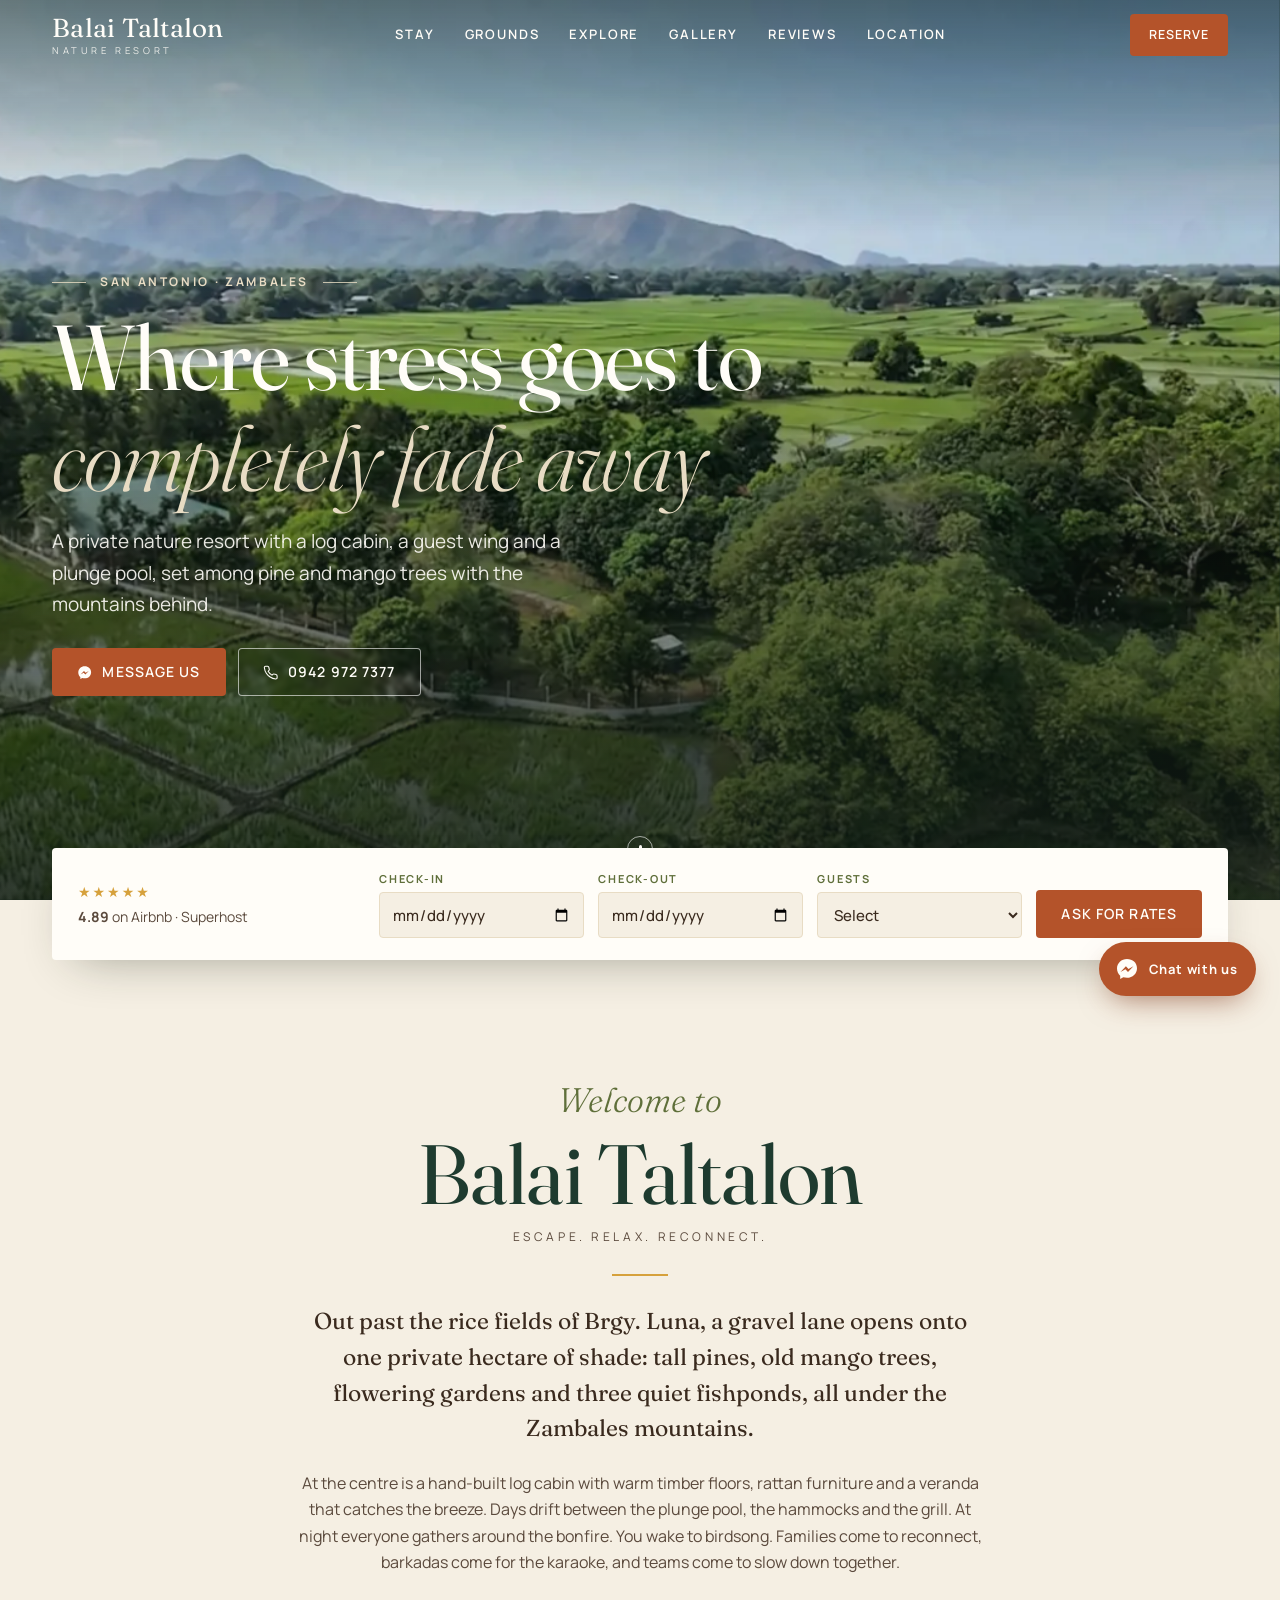
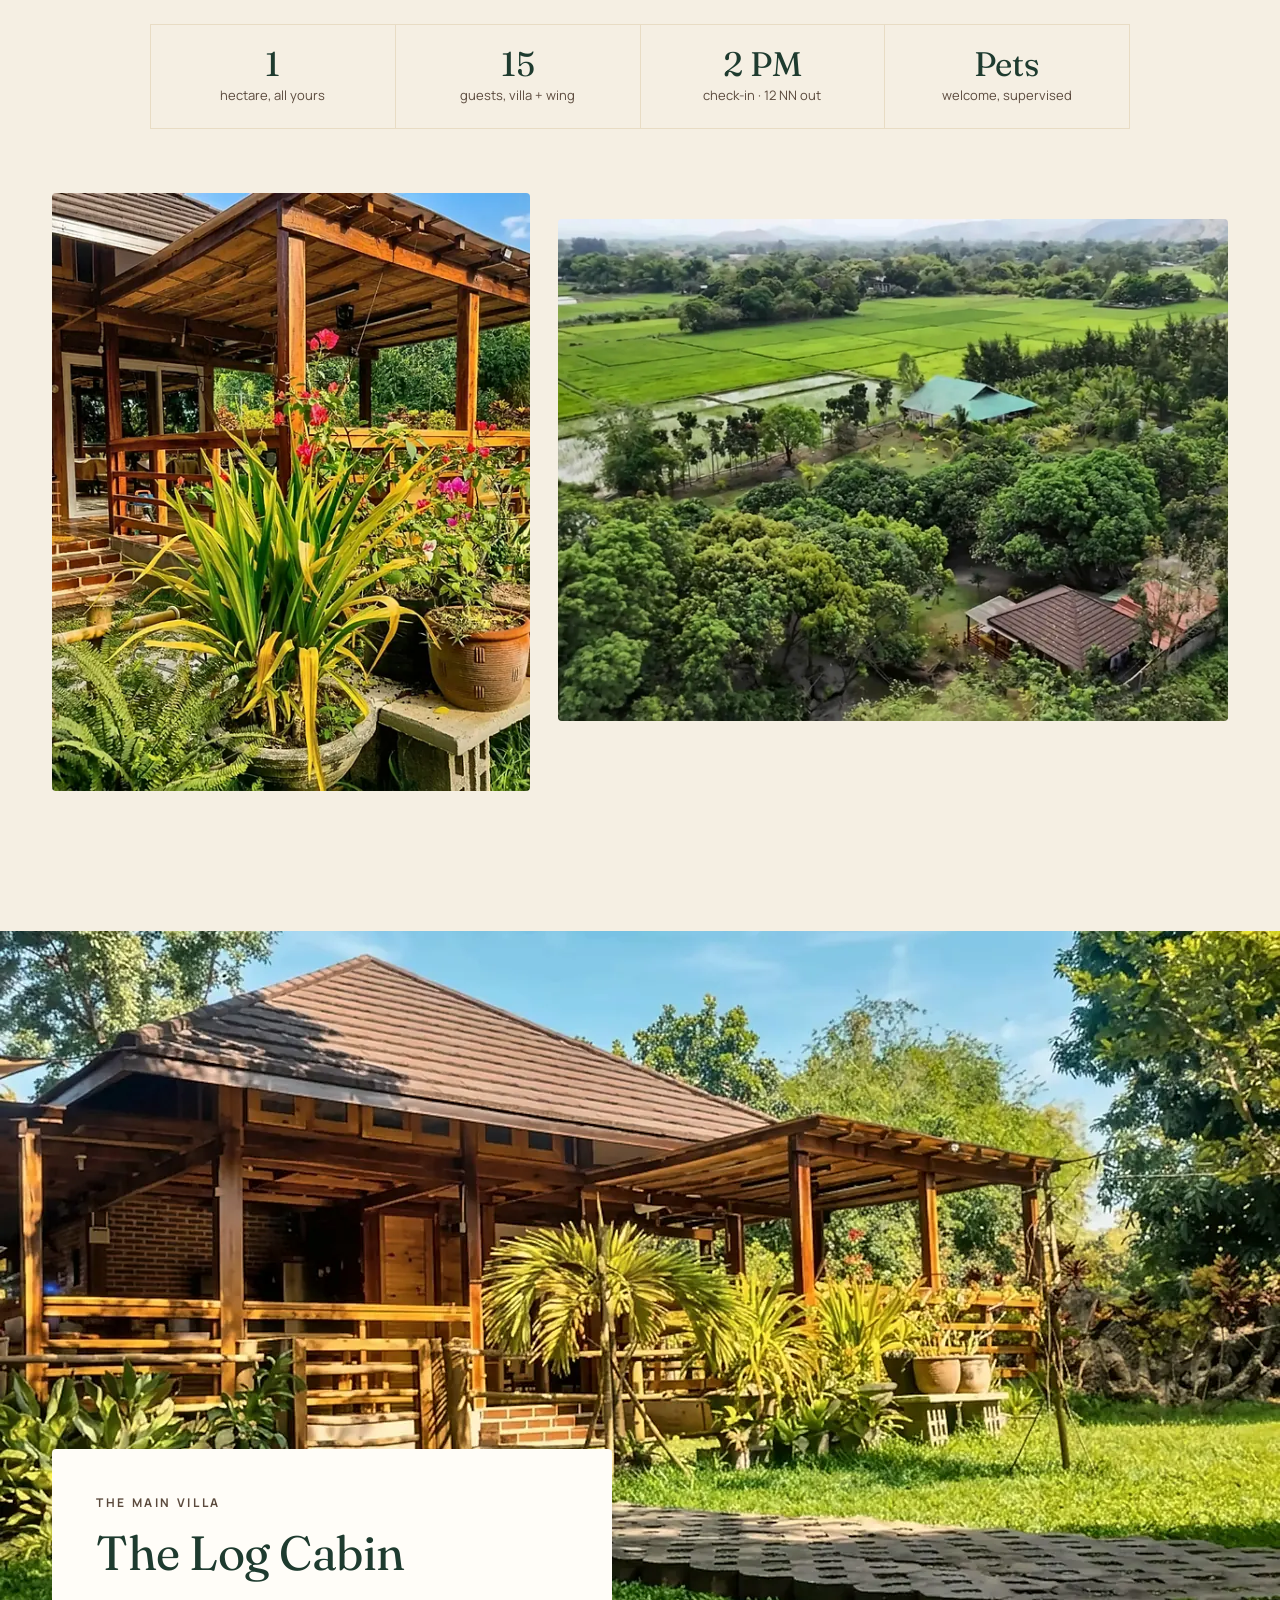
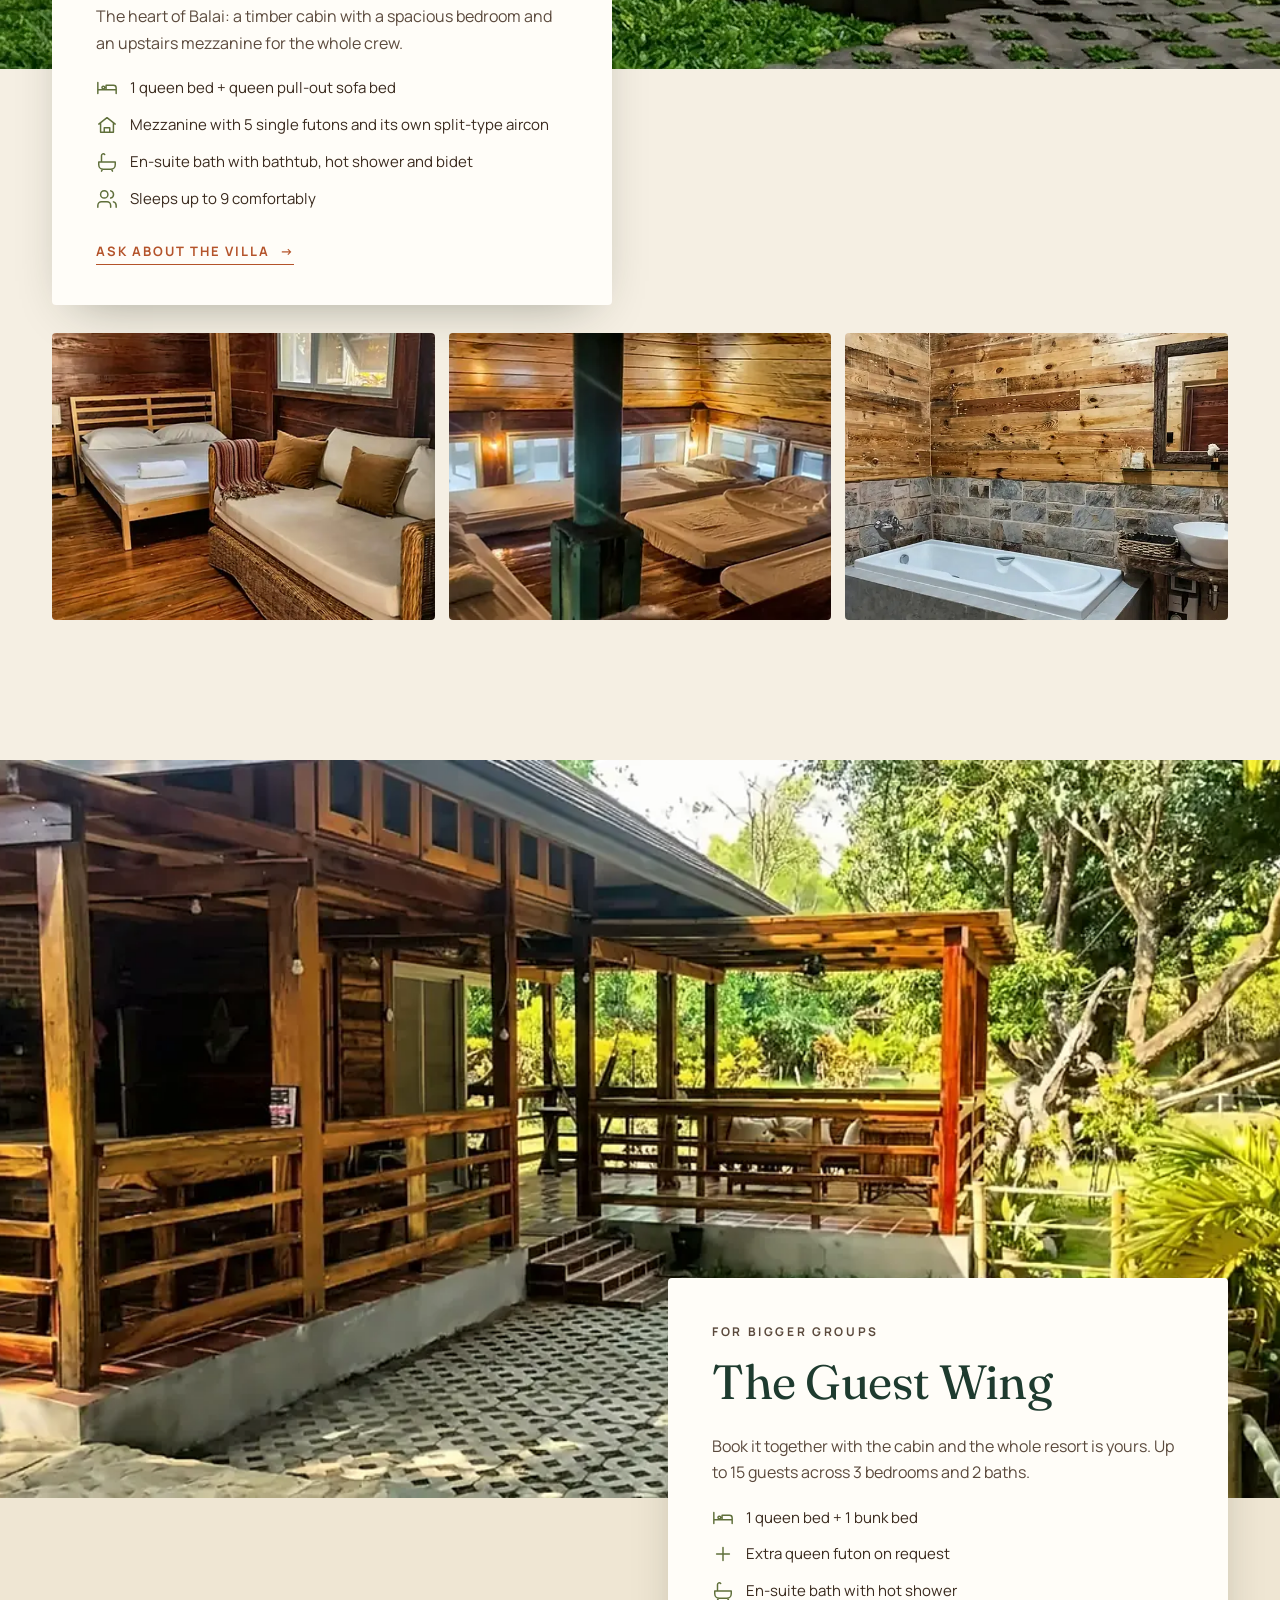
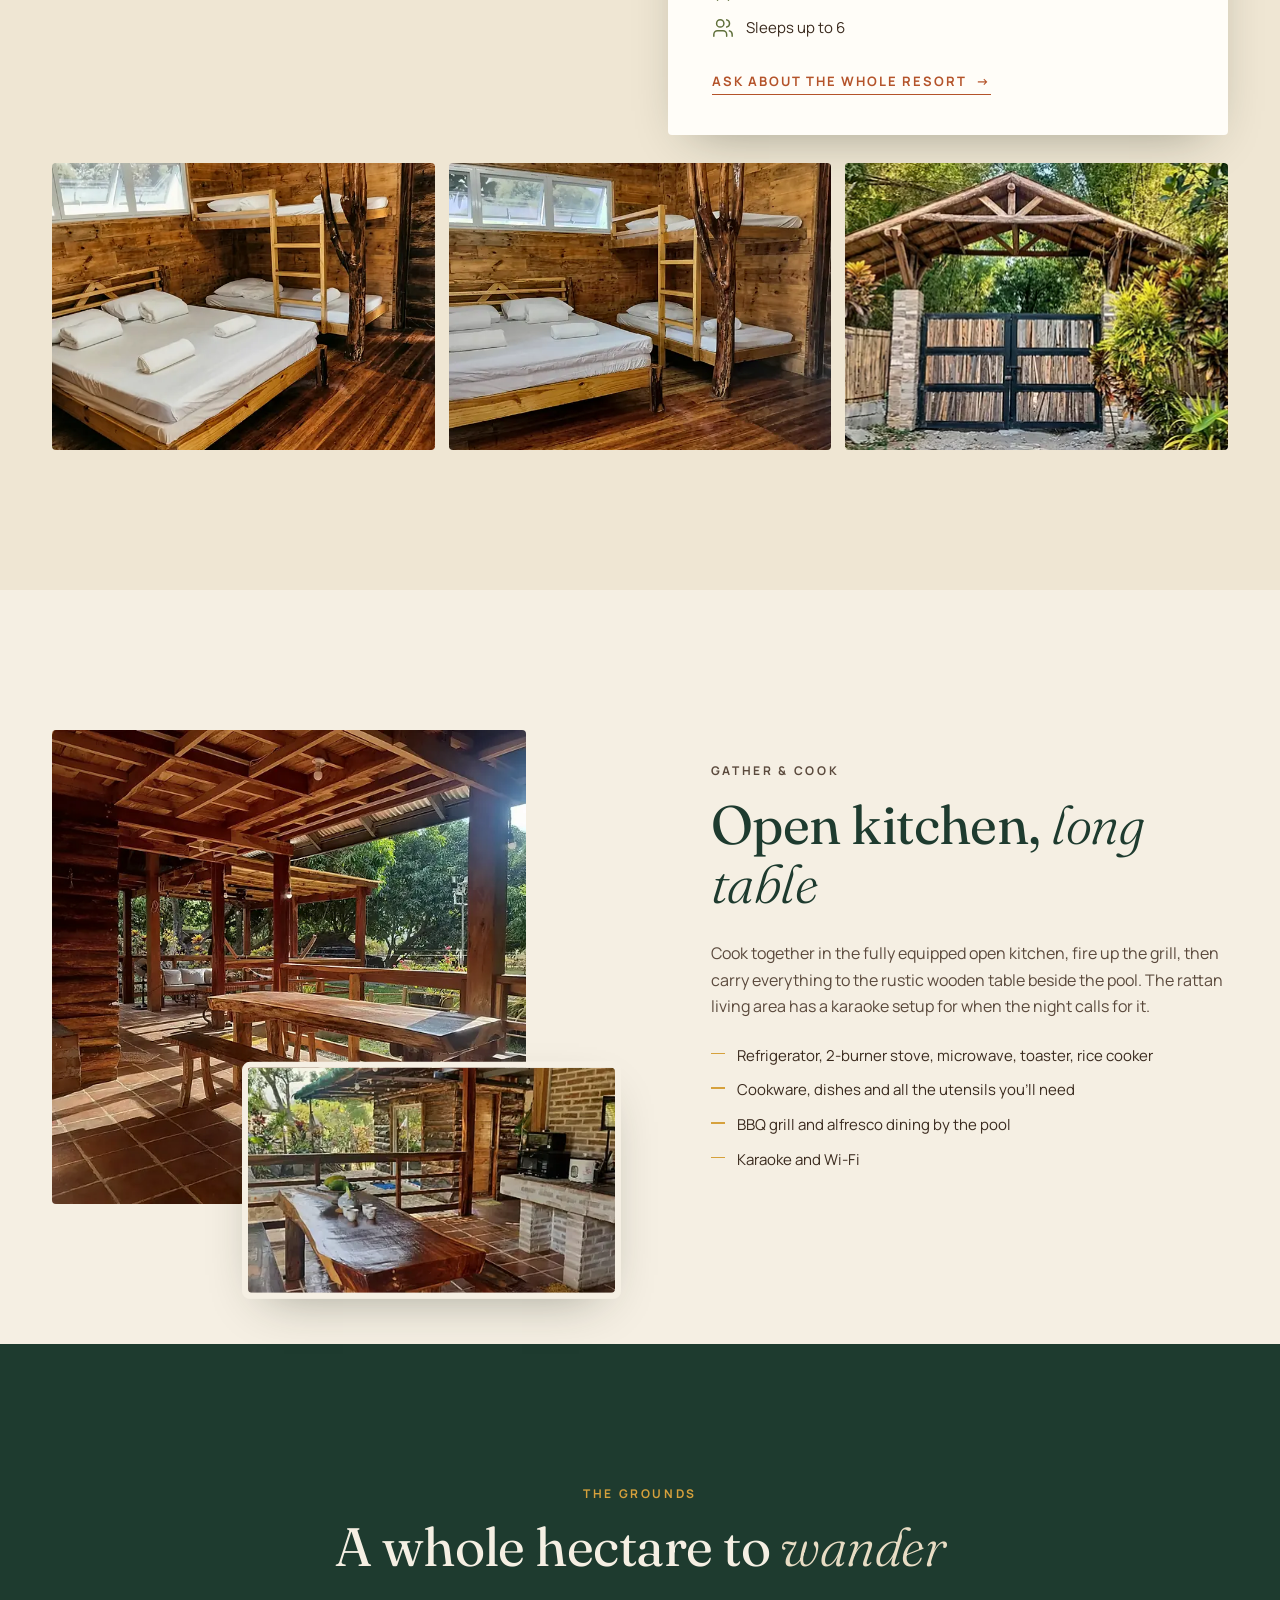
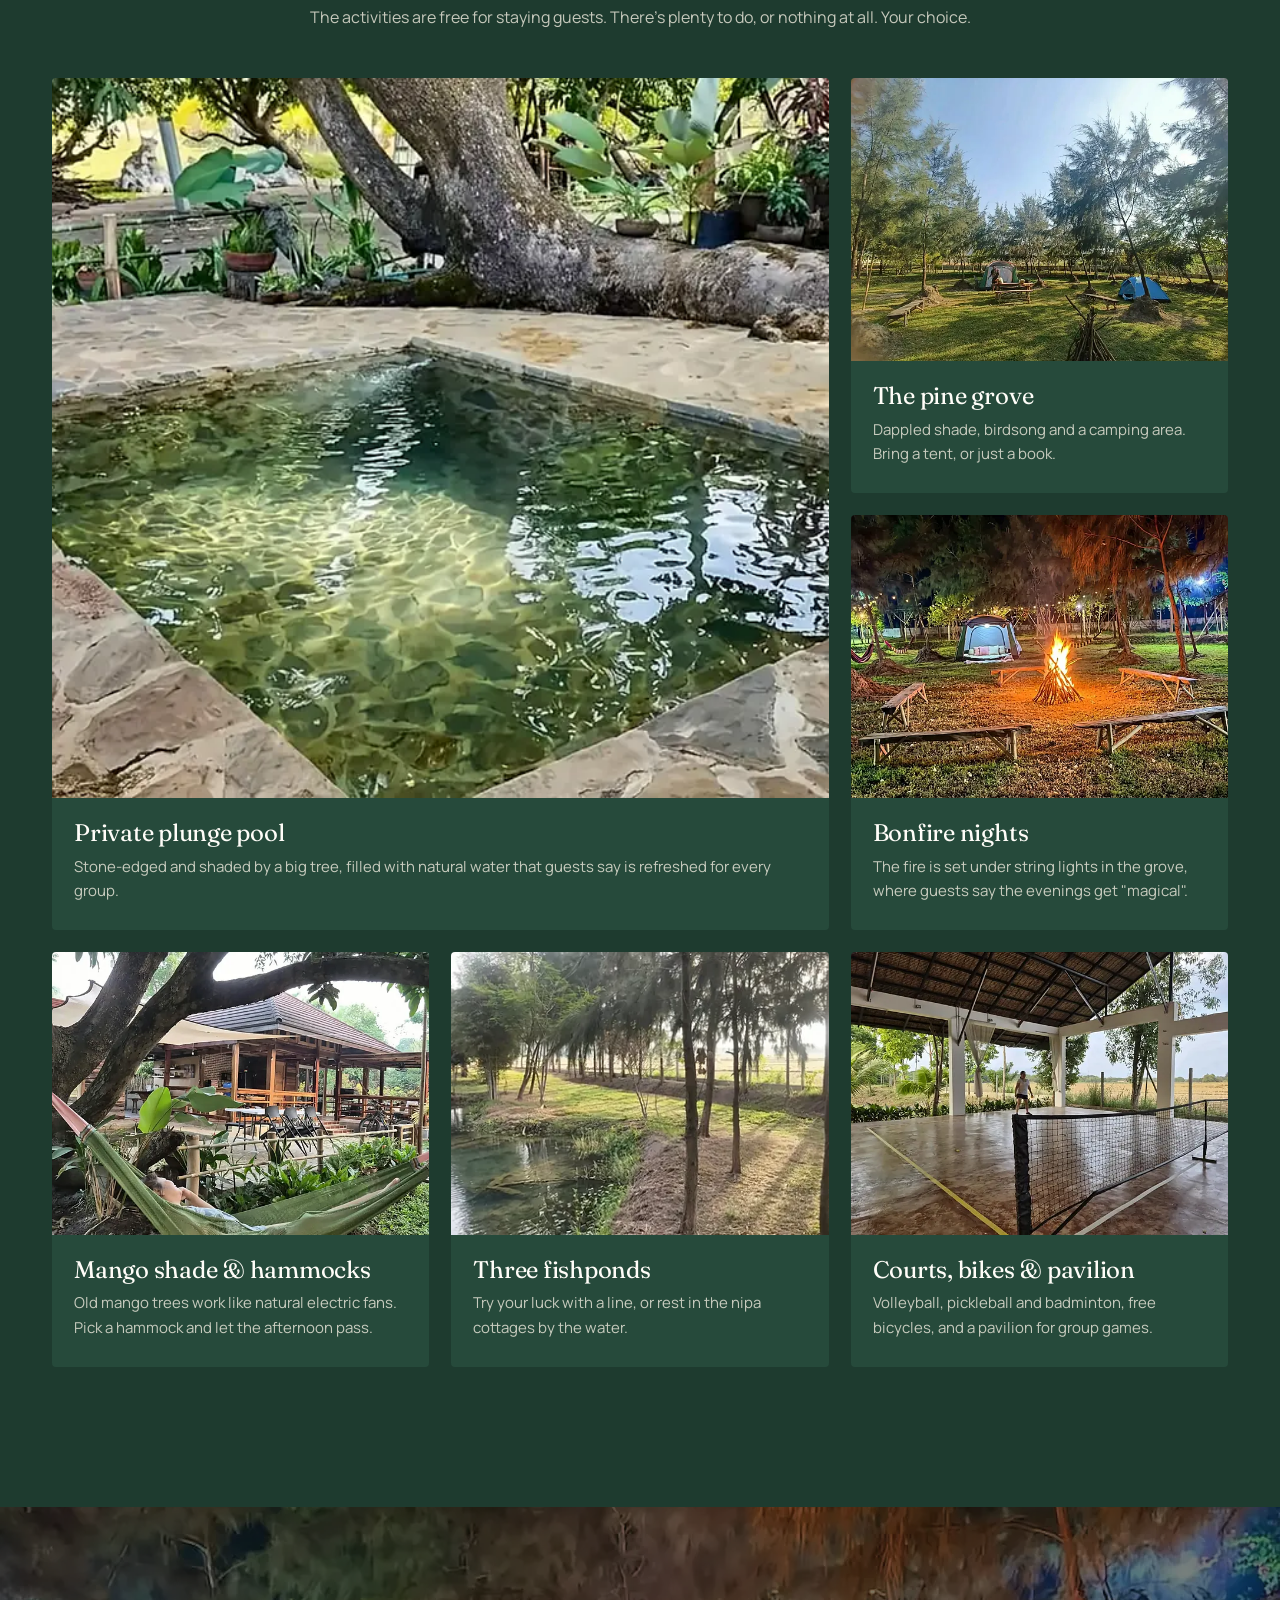
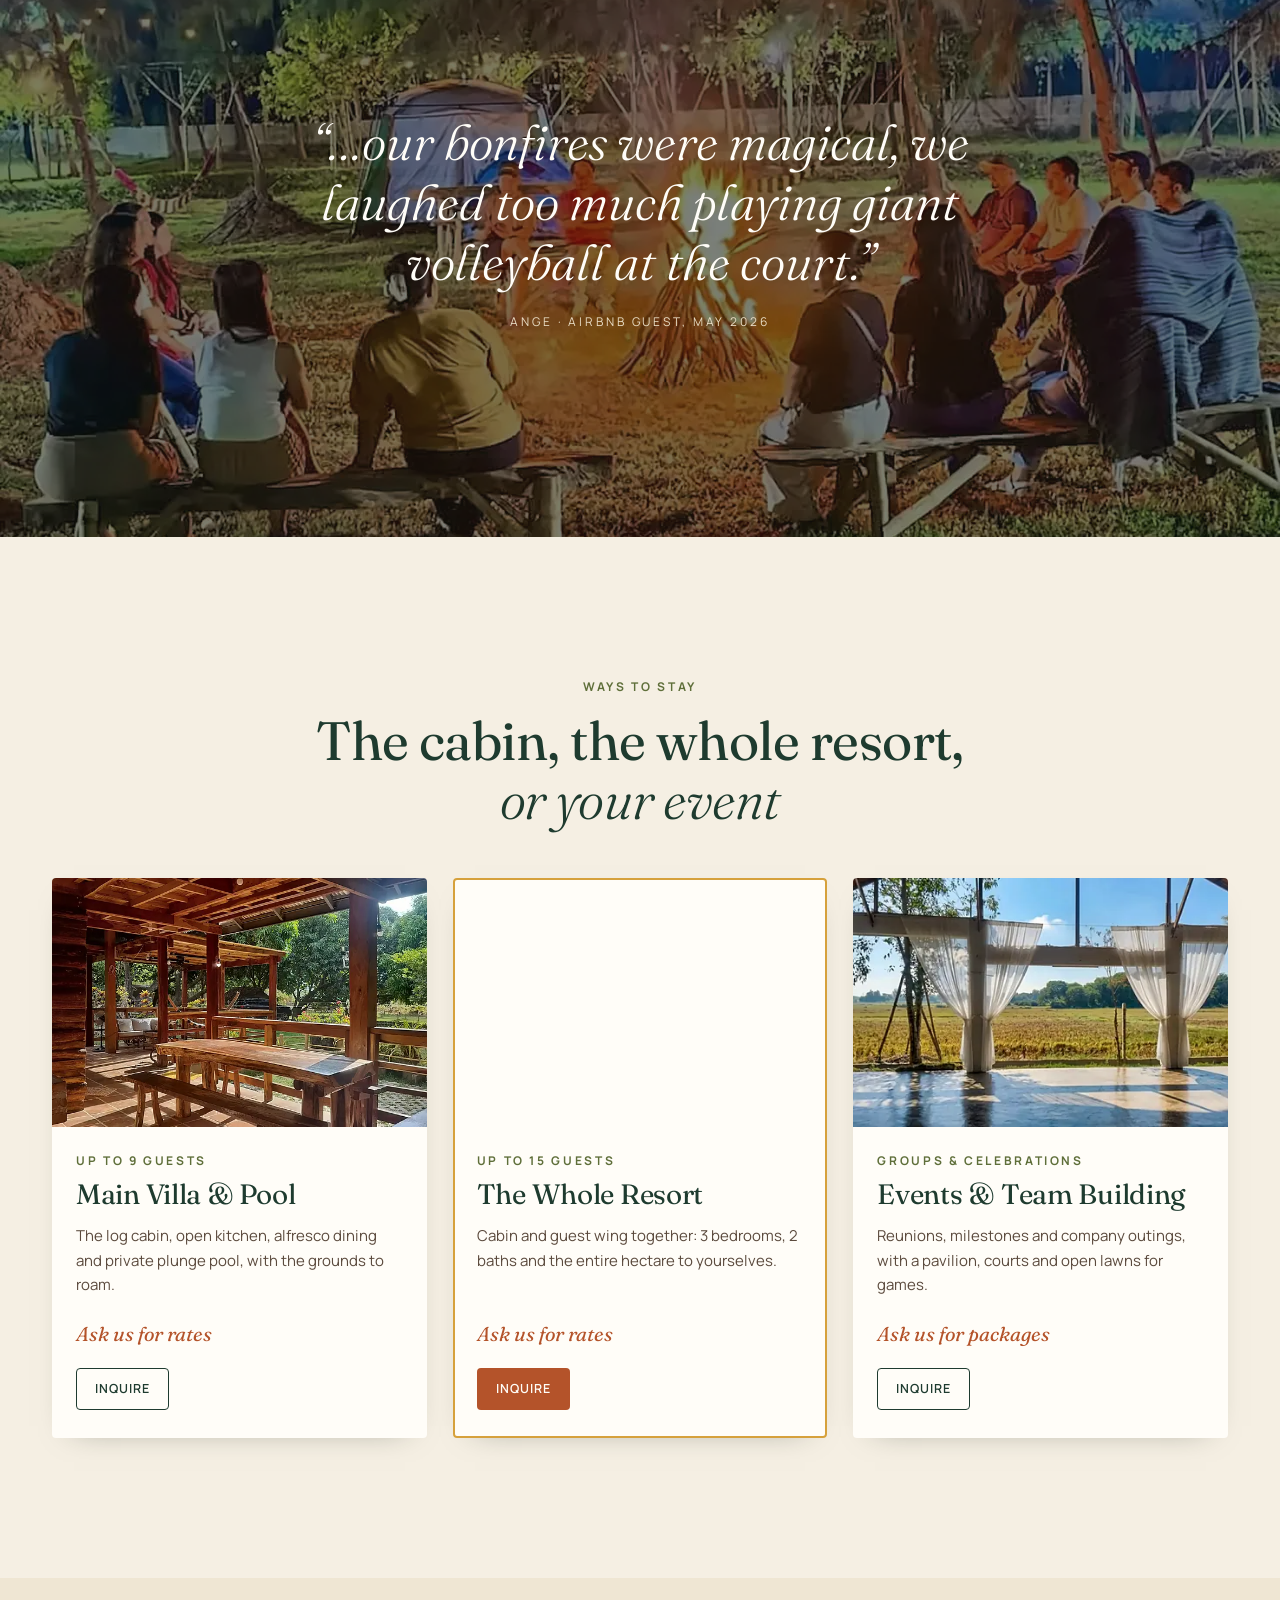
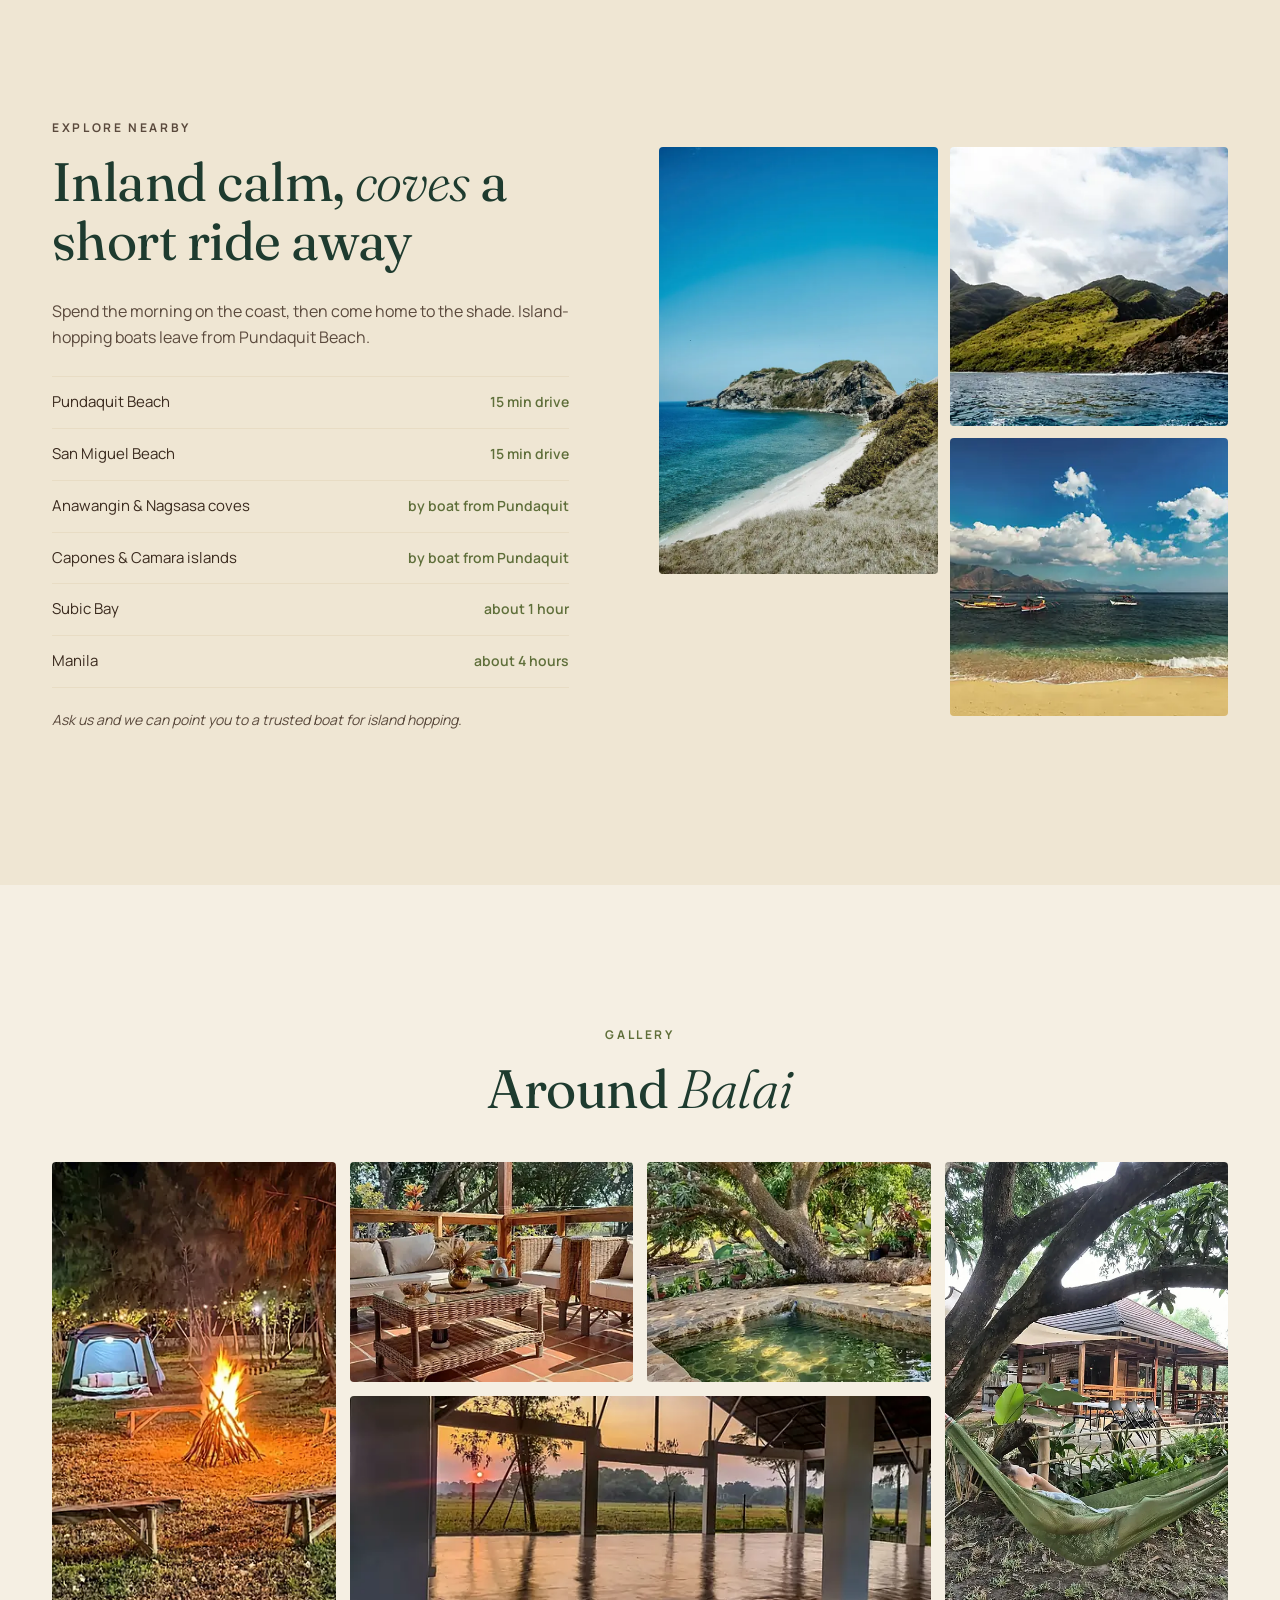
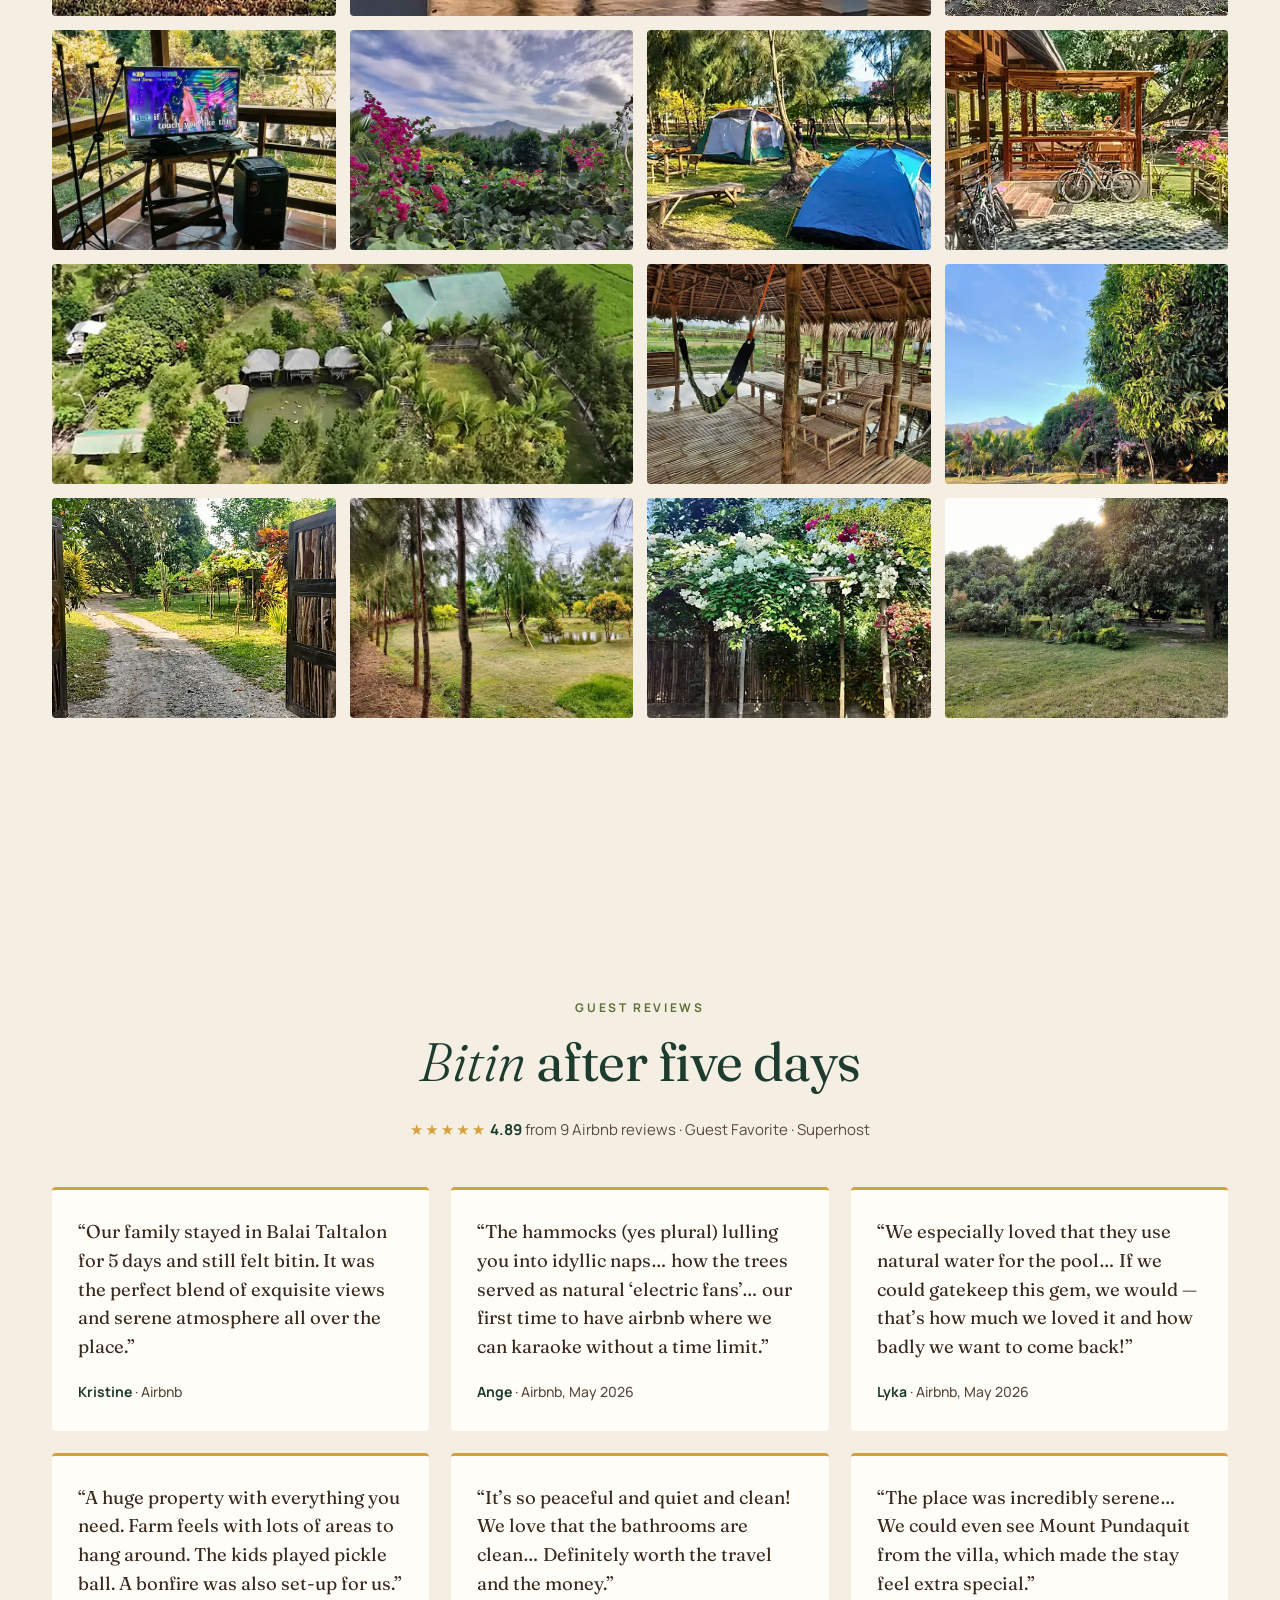
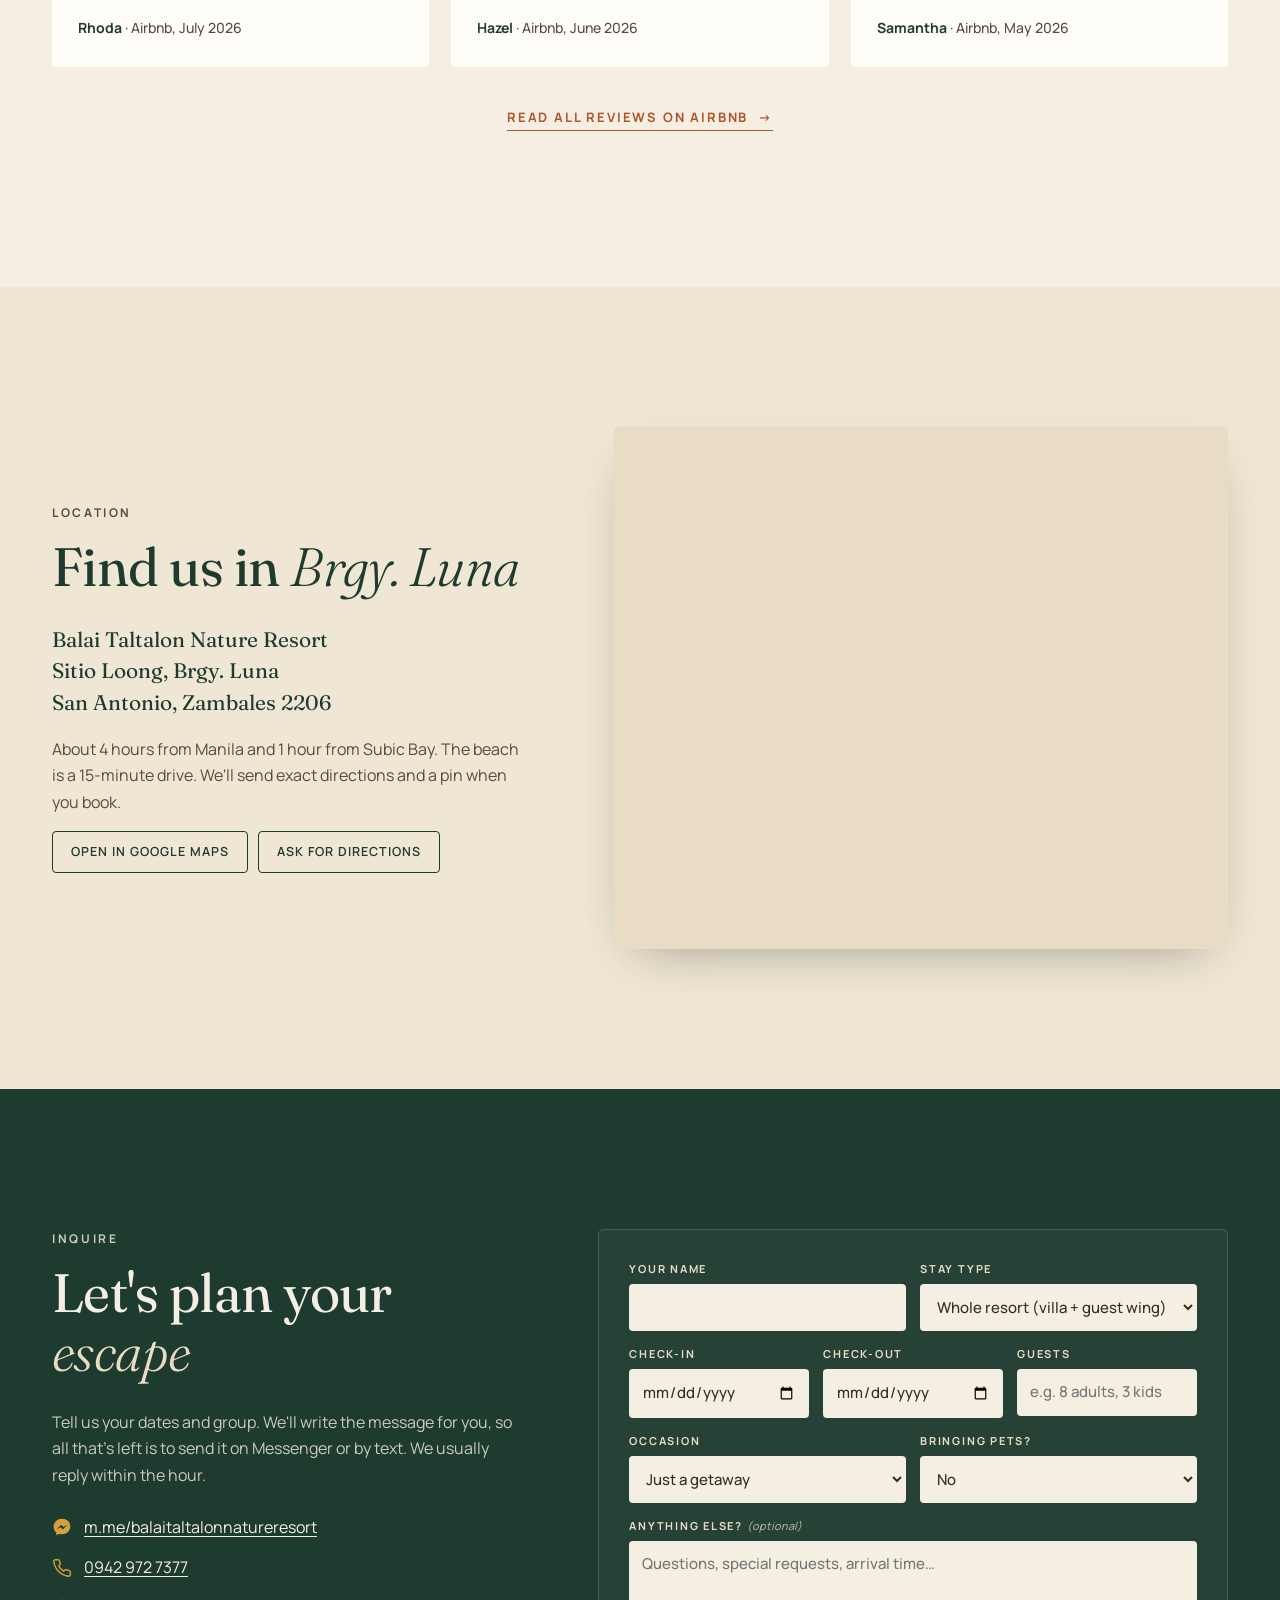
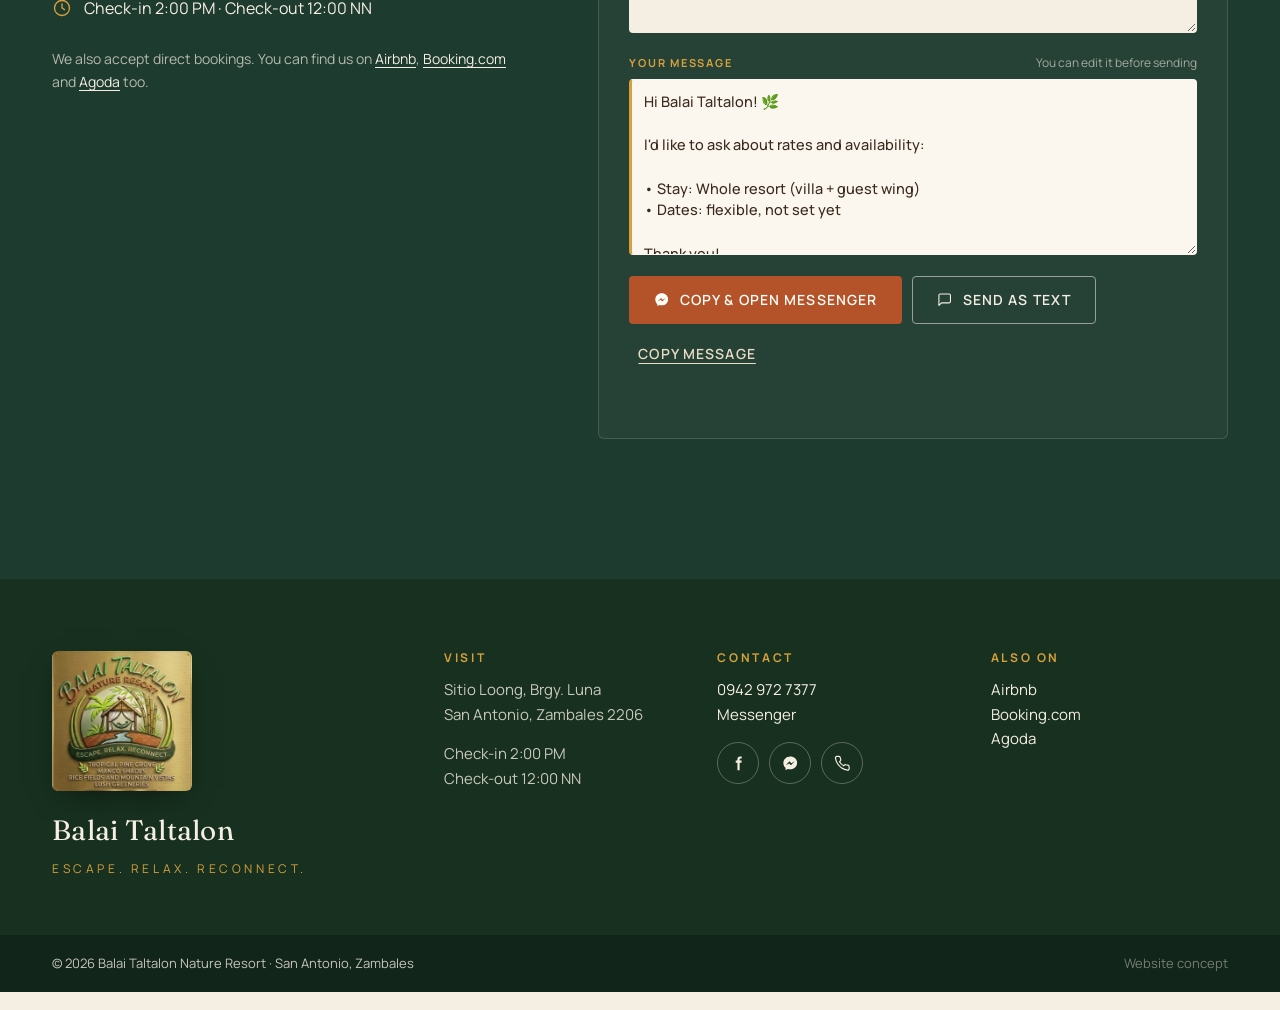
==== index.html @ ad2c7254 "Balai Taltalon Nature Resort website concept Static HTML/CSS/JS site for GitHub Pages: hero, story, " ====
<!doctype html>
<html lang="en">
<head>
  <meta charset="utf-8">
  <meta name="viewport" content="width=device-width, initial-scale=1">
  <title>Balai Taltalon Nature Resort · San Antonio, Zambales</title>
  <meta name="description" content="A private 1-hectare nature resort in San Antonio, Zambales: a log cabin villa and guest wing for up to 15 guests, a plunge pool, a pine grove, bonfire nights and free activities, 15 minutes from Pundaquit Beach.">
  <meta name="theme-color" content="#1E3B2F">
  <link rel="icon" type="image/png" href="favicon.png">
  <link rel="apple-touch-icon" href="apple-touch-icon.png">

  <meta property="og:type" content="website">
  <meta property="og:title" content="Balai Taltalon Nature Resort · San Antonio, Zambales">
  <meta property="og:description" content="Escape. Relax. Reconnect. A private nature resort among pine and mango trees, with mountains behind.">
  <meta property="og:image" content="https://lendezstudio.github.io/Balai-Taltalon/assets/img/og-image.jpg">
  <meta property="og:url" content="https://lendezstudio.github.io/Balai-Taltalon/">
  <meta name="twitter:card" content="summary_large_image">

  <link rel="preconnect" href="https://fonts.googleapis.com">
  <link rel="preconnect" href="https://fonts.gstatic.com" crossorigin>
  <link href="https://fonts.googleapis.com/css2?family=Fraunces:ital,opsz,wght@0,9..144,300..600;1,9..144,300..500&family=Manrope:wght@400;500;600;700&display=swap" rel="stylesheet">
  <link rel="preload" as="image" type="image/webp" href="assets/img/hero-1280.webp" imagesrcset="assets/img/hero-640.webp 640w, assets/img/hero-1280.webp 1280w, assets/img/hero-1920.webp 1920w" imagesizes="100vw">
  <link rel="stylesheet" href="css/style.css">

  <script type="application/ld+json">
  {
    "@context": "https://schema.org",
    "@type": "Resort",
    "name": "Balai Taltalon Nature Resort",
    "description": "Private nature resort with a log cabin villa, guest wing and plunge pool among pine and mango trees.",
    "telephone": "+63 942 972 7377",
    "address": {
      "@type": "PostalAddress",
      "streetAddress": "Sitio Loong, Brgy. Luna",
      "addressLocality": "San Antonio",
      "addressRegion": "Zambales",
      "postalCode": "2206",
      "addressCountry": "PH"
    },
    "checkinTime": "14:00",
    "checkoutTime": "12:00",
    "petsAllowed": true,
    "image": "https://lendezstudio.github.io/Balai-Taltalon/assets/img/og-image.jpg",
    "sameAs": [
      "https://www.facebook.com/balaitaltalonnatureresort/",
      "https://www.airbnb.com/rooms/1642751418516243443",
      "https://www.booking.com/hotel/ph/villa-guest-wing-amp-pool-in-exclusive-nature-resort.en-gb.html",
      "https://www.agoda.com/balai-taltalon-nature-resort-villa-guest-wing-and-pool/hotel/all/subic-zambales-ph.html"
    ]
  }
  </script>
</head>
<body>
  <a class="skip" href="#main">Skip to content</a>

  <!-- ============ HEADER ============ -->
  <header class="site-header" id="top">
    <div class="wrap header-inner">
      <a class="wordmark" href="#top" aria-label="Balai Taltalon home">
        <span class="wordmark-name">Balai Taltalon</span>
        <span class="wordmark-sub">Nature Resort</span>
      </a>
      <nav class="nav" id="nav" aria-label="Main">
        <a href="#stay">Stay</a>
        <a href="#grounds">Grounds</a>
        <a href="#explore">Explore</a>
        <a href="#gallery">Gallery</a>
        <a href="#reviews">Reviews</a>
        <a href="#location">Location</a>
        <a class="nav-cta-mobile" href="#inquire">Inquire</a>
      </nav>
      <a class="btn btn-ember btn-sm header-cta" href="#inquire">Reserve</a>
      <button class="menu-toggle" aria-controls="nav" aria-expanded="false" aria-label="Open menu">
        <span></span><span></span>
      </button>
    </div>
  </header>

  <main id="main">

    <!-- ============ HERO ============ -->
    <section class="hero" aria-label="Welcome">
      <picture class="hero-media"><source type="image/webp" srcset="assets/img/hero-640.webp 640w, assets/img/hero-1280.webp 1280w, assets/img/hero-1920.webp 1920w" sizes="100vw"><img src="assets/img/hero-1280.jpg" srcset="assets/img/hero-640.jpg 640w, assets/img/hero-1280.jpg 1280w, assets/img/hero-1920.jpg 1920w" sizes="100vw" width="1280" height="738" alt="Aerial view of Balai Taltalon among trees and rice fields, with the Zambales mountains behind" fetchpriority="high"></picture>
      <div class="hero-shade"></div>
      <div class="wrap hero-content">
        <p class="eyebrow eyebrow-ruled">San Antonio · Zambales</p>
        <h1 class="hero-title">Where stress goes to <em>completely fade away</em></h1>
        <p class="hero-lede">A private nature resort with a log cabin, a guest wing and a plunge pool, set among pine and mango trees with the mountains behind.</p>
        <div class="hero-actions">
          <a class="btn btn-ember" href="https://m.me/balaitaltalonnatureresort" target="_blank" rel="noopener">
            <svg aria-hidden="true" viewBox="0 0 24 24"><use href="#i-messenger"/></svg>Message us
          </a>
          <a class="btn btn-ghost" href="tel:+639429727377">
            <svg aria-hidden="true" viewBox="0 0 24 24"><use href="#i-phone"/></svg>0942 972 7377
          </a>
        </div>
      </div>
      <a class="hero-scroll" href="#plan" aria-label="Scroll to plan your stay"><span></span></a>
    </section>

    <!-- ============ PLAN YOUR STAY BAR ============ -->
    <section class="plan" id="plan" aria-label="Plan your stay">
      <div class="wrap">
        <form class="plan-bar" id="planForm">
          <div class="plan-proof">
            <span class="stars" aria-hidden="true">★★★★★</span>
            <span><strong>4.89</strong> on Airbnb · Superhost</span>
          </div>
          <label class="field">
            <span>Check-in</span>
            <input type="date" name="checkin" id="planIn">
          </label>
          <label class="field">
            <span>Check-out</span>
            <input type="date" name="checkout" id="planOut">
          </label>
          <label class="field">
            <span>Guests</span>
            <select name="guests" id="planGuests">
              <option value="">Select</option>
              <option>2–5</option><option>6–9</option><option>10–15</option><option>16+ / event</option>
            </select>
          </label>
          <button class="btn btn-ember" type="submit">Ask for rates</button>
        </form>
      </div>
    </section>

    <!-- ============ WELCOME / STORY ============ -->
    <section class="section welcome" id="story">
      <div class="wrap narrow center reveal">
        <p class="script">Welcome to</p>
        <h2 class="display">Balai Taltalon</h2>
        <p class="motto">Escape. Relax. Reconnect.</p>
        <span class="rule" aria-hidden="true"></span>
        <p class="lead">Out past the rice fields of Brgy. Luna, a gravel lane opens onto one private hectare of shade: tall pines, old mango trees, flowering gardens and three quiet fishponds, all under the Zambales mountains.</p>
        <p>At the centre is a hand-built log cabin with warm timber floors, rattan furniture and a veranda that catches the breeze. Days drift between the plunge pool, the hammocks and the grill. At night everyone gathers around the bonfire. You wake to birdsong. Families come to reconnect, barkadas come for the karaoke, and teams come to slow down together.</p>
      </div>
      <ul class="facts wrap reveal" aria-label="At a glance">
        <li><strong>1</strong><span>hectare, all yours</span></li>
        <li><strong>15</strong><span>guests, villa + wing</span></li>
        <li><strong>2 PM</strong><span>check-in · 12 NN out</span></li>
        <li><strong>Pets</strong><span>welcome, supervised</span></li>
      </ul>
      <div class="welcome-media wrap">
        <picture class="wm-a reveal"><source type="image/webp" srcset="assets/img/veranda-flowers-640.webp 640w, assets/img/veranda-flowers-1280.webp 1280w" sizes="(min-width: 900px) 40vw, 90vw"><img src="assets/img/veranda-flowers-1280.jpg" srcset="assets/img/veranda-flowers-640.jpg 640w, assets/img/veranda-flowers-1280.jpg 1280w" sizes="(min-width: 900px) 40vw, 90vw" width="1280" height="1280" alt="The log cabin veranda framed by potted flowers" loading="lazy" decoding="async"></picture>
        <picture class="wm-b reveal"><source type="image/webp" srcset="assets/img/aerial-grounds-640.webp 640w, assets/img/aerial-grounds-1280.webp 1280w, assets/img/aerial-grounds-1920.webp 1920w" sizes="(min-width: 900px) 55vw, 90vw"><img src="assets/img/aerial-grounds-1280.jpg" srcset="assets/img/aerial-grounds-640.jpg 640w, assets/img/aerial-grounds-1280.jpg 1280w, assets/img/aerial-grounds-1920.jpg 1920w" sizes="(min-width: 900px) 55vw, 90vw" width="1280" height="738" alt="Aerial view of the resort grounds, cottages and fishponds beside the rice fields" loading="lazy" decoding="async"></picture>
      </div>
    </section>

    <!-- ============ THE STAY: LOG CABIN ============ -->
    <section class="feature" id="stay">
      <div class="feature-media">
        <picture class=""><source type="image/webp" srcset="assets/img/cabin-exterior-640.webp 640w, assets/img/cabin-exterior-1280.webp 1280w, assets/img/cabin-exterior-1920.webp 1920w" sizes="100vw"><img src="assets/img/cabin-exterior-1280.jpg" srcset="assets/img/cabin-exterior-640.jpg 640w, assets/img/cabin-exterior-1280.jpg 1280w, assets/img/cabin-exterior-1920.jpg 1920w" sizes="100vw" width="1280" height="1280" alt="The main log cabin villa with its wraparound veranda and lawn" loading="lazy" decoding="async"></picture>
      </div>
      <div class="wrap">
        <article class="feature-card reveal">
          <p class="eyebrow">The Main Villa</p>
          <h2>The Log Cabin</h2>
          <p>The heart of Balai: a timber cabin with a spacious bedroom and an upstairs mezzanine for the whole crew.</p>
          <ul class="spec">
            <li><svg aria-hidden="true" viewBox="0 0 24 24"><use href="#i-bed"/></svg>1 queen bed + queen pull-out sofa bed</li>
            <li><svg aria-hidden="true" viewBox="0 0 24 24"><use href="#i-loft"/></svg>Mezzanine with 5 single futons and its own split-type aircon</li>
            <li><svg aria-hidden="true" viewBox="0 0 24 24"><use href="#i-bath"/></svg>En-suite bath with bathtub, hot shower and bidet</li>
            <li><svg aria-hidden="true" viewBox="0 0 24 24"><use href="#i-people"/></svg>Sleeps up to 9 comfortably</li>
          </ul>
          <a class="link-arrow" href="#inquire" data-stay="Main villa (log cabin)">Ask about the villa</a>
        </article>
      </div>
      <div class="wrap thumbs reveal">
        <picture class=""><source type="image/webp" srcset="assets/img/cabin-bedroom-640.webp 640w, assets/img/cabin-bedroom-1280.webp 1280w" sizes="(min-width: 900px) 30vw, 45vw"><img src="assets/img/cabin-bedroom-1280.jpg" srcset="assets/img/cabin-bedroom-640.jpg 640w, assets/img/cabin-bedroom-1280.jpg 1280w" sizes="(min-width: 900px) 30vw, 45vw" width="1280" height="644" alt="Cabin bedroom with queen bed and rattan sofa bed" loading="lazy" decoding="async"></picture>
        <picture class=""><source type="image/webp" srcset="assets/img/cabin-mezzanine-640.webp 640w, assets/img/cabin-mezzanine-1280.webp 1280w" sizes="(min-width: 900px) 30vw, 45vw"><img src="assets/img/cabin-mezzanine-1280.jpg" srcset="assets/img/cabin-mezzanine-640.jpg 640w, assets/img/cabin-mezzanine-1280.jpg 1280w" sizes="(min-width: 900px) 30vw, 45vw" width="1280" height="576" alt="Mezzanine loft with single futons under timber eaves" loading="lazy" decoding="async"></picture>
        <picture class="hide-sm"><source type="image/webp" srcset="assets/img/cabin-bath-640.webp 640w, assets/img/cabin-bath-1280.webp 1280w" sizes="(min-width: 900px) 30vw, 45vw"><img src="assets/img/cabin-bath-1280.jpg" srcset="assets/img/cabin-bath-640.jpg 640w, assets/img/cabin-bath-1280.jpg 1280w" sizes="(min-width: 900px) 30vw, 45vw" width="1280" height="1280" alt="En-suite bathroom with bathtub, stone and timber walls" loading="lazy" decoding="async"></picture>
      </div>
    </section>

    <!-- ============ THE STAY: GUEST WING ============ -->
    <section class="feature feature-alt">
      <div class="feature-media">
        <picture class=""><source type="image/webp" srcset="assets/img/wing-exterior-640.webp 640w, assets/img/wing-exterior-1280.webp 1280w, assets/img/wing-exterior-1920.webp 1920w" sizes="100vw"><img src="assets/img/wing-exterior-1280.jpg" srcset="assets/img/wing-exterior-640.jpg 640w, assets/img/wing-exterior-1280.jpg 1280w, assets/img/wing-exterior-1920.jpg 1920w" sizes="100vw" width="1280" height="568" alt="Timber guest wing with a covered porch and garden" loading="lazy" decoding="async"></picture>
      </div>
      <div class="wrap">
        <article class="feature-card feature-card-right reveal">
          <p class="eyebrow">For bigger groups</p>
          <h2>The Guest Wing</h2>
          <p>Book it together with the cabin and the whole resort is yours. Up to 15 guests across 3 bedrooms and 2 baths.</p>
          <ul class="spec">
            <li><svg aria-hidden="true" viewBox="0 0 24 24"><use href="#i-bed"/></svg>1 queen bed + 1 bunk bed</li>
            <li><svg aria-hidden="true" viewBox="0 0 24 24"><use href="#i-plus"/></svg>Extra queen futon on request</li>
            <li><svg aria-hidden="true" viewBox="0 0 24 24"><use href="#i-bath"/></svg>En-suite bath with hot shower</li>
            <li><svg aria-hidden="true" viewBox="0 0 24 24"><use href="#i-people"/></svg>Sleeps up to 6</li>
          </ul>
          <a class="link-arrow" href="#inquire" data-stay="Whole resort (villa + guest wing)">Ask about the whole resort</a>
        </article>
      </div>
      <div class="wrap thumbs reveal">
        <picture class=""><source type="image/webp" srcset="assets/img/wing-bedroom-640.webp 640w, assets/img/wing-bedroom-1280.webp 1280w" sizes="(min-width: 900px) 30vw, 45vw"><img src="assets/img/wing-bedroom-1280.jpg" srcset="assets/img/wing-bedroom-640.jpg 640w, assets/img/wing-bedroom-1280.jpg 1280w" sizes="(min-width: 900px) 30vw, 45vw" width="1280" height="1280" alt="Guest wing bedroom with queen bed and wooden bunk bed" loading="lazy" decoding="async"></picture>
        <picture class=""><source type="image/webp" srcset="assets/img/wing-bedroom-2-640.webp 640w, assets/img/wing-bedroom-2-1280.webp 1280w" sizes="(min-width: 900px) 30vw, 45vw"><img src="assets/img/wing-bedroom-2-1280.jpg" srcset="assets/img/wing-bedroom-2-640.jpg 640w, assets/img/wing-bedroom-2-1280.jpg 1280w" sizes="(min-width: 900px) 30vw, 45vw" width="1280" height="1280" alt="Guest wing bunk bed and timber walls" loading="lazy" decoding="async"></picture>
        <picture class="hide-sm"><source type="image/webp" srcset="assets/img/gate-640.webp 640w, assets/img/gate-1280.webp 1280w" sizes="(min-width: 900px) 30vw, 45vw"><img src="assets/img/gate-1280.jpg" srcset="assets/img/gate-640.jpg 640w, assets/img/gate-1280.jpg 1280w" sizes="(min-width: 900px) 30vw, 45vw" width="1280" height="573" alt="Bamboo gate at the resort entrance" loading="lazy" decoding="async"></picture>
      </div>
    </section>

    <!-- ============ KITCHEN & ALFRESCO ============ -->
    <section class="section kitchen">
      <div class="wrap split">
        <div class="split-media reveal">
          <picture class="sm-a"><source type="image/webp" srcset="assets/img/veranda-dining-640.webp 640w, assets/img/veranda-dining-1280.webp 1280w" sizes="(min-width: 900px) 50vw, 100vw"><img src="assets/img/veranda-dining-1280.jpg" srcset="assets/img/veranda-dining-640.jpg 640w, assets/img/veranda-dining-1280.jpg 1280w" sizes="(min-width: 900px) 50vw, 100vw" width="1280" height="1280" alt="Long rustic wooden dining table on the shaded veranda" loading="lazy" decoding="async"></picture>
          <picture class="sm-b"><source type="image/webp" srcset="assets/img/kitchen-640.webp 640w, assets/img/kitchen-1280.webp 1280w, assets/img/kitchen-1920.webp 1920w" sizes="(min-width: 900px) 30vw, 60vw"><img src="assets/img/kitchen-1280.jpg" srcset="assets/img/kitchen-640.jpg 640w, assets/img/kitchen-1280.jpg 1280w, assets/img/kitchen-1920.jpg 1920w" sizes="(min-width: 900px) 30vw, 60vw" width="1280" height="560" alt="Open kitchen beside the alfresco dining table" loading="lazy" decoding="async"></picture>
        </div>
        <div class="split-copy reveal">
          <p class="eyebrow">Gather &amp; cook</p>
          <h2 class="h2">Open kitchen, <em>long table</em></h2>
          <p>Cook together in the fully equipped open kitchen, fire up the grill, then carry everything to the rustic wooden table beside the pool. The rattan living area has a karaoke setup for when the night calls for it.</p>
          <ul class="ticks">
            <li>Refrigerator, 2-burner stove, microwave, toaster, rice cooker</li>
            <li>Cookware, dishes and all the utensils you'll need</li>
            <li>BBQ grill and alfresco dining by the pool</li>
            <li>Karaoke and Wi-Fi</li>
          </ul>
        </div>
      </div>
    </section>

    <!-- ============ THE GROUNDS ============ -->
    <section class="section grounds" id="grounds">
      <div class="wrap center narrow reveal">
        <p class="eyebrow">The Grounds</p>
        <h2 class="h2">A whole hectare to <em>wander</em></h2>
        <!-- "Free activities" per FB post ("1-hectare private resort na may FREE activities"); badminton from same post. Confirm. -->
        <p class="sub">The activities are free for staying guests. There's plenty to do, or nothing at all. Your choice.</p>
      </div>
      <div class="wrap cards">
        <article class="card card-lg reveal">
          <picture class=""><source type="image/webp" srcset="assets/img/pool-640.webp 640w, assets/img/pool-1280.webp 1280w, assets/img/pool-1920.webp 1920w" sizes="(min-width: 900px) 58vw, 100vw"><img src="assets/img/pool-1280.jpg" srcset="assets/img/pool-640.jpg 640w, assets/img/pool-1280.jpg 1280w, assets/img/pool-1920.jpg 1920w" sizes="(min-width: 900px) 58vw, 100vw" width="1280" height="568" alt="The stone-edged plunge pool under a large tree" loading="lazy" decoding="async"></picture>
          <div class="card-body">
            <h3>Private plunge pool</h3>
            <!-- From guest reviews: natural water, changed between groups. Confirm wording with Balai. -->
            <p>Stone-edged and shaded by a big tree, filled with natural water that guests say is refreshed for every group.</p>
          </div>
        </article>
        <article class="card reveal">
          <picture class=""><source type="image/webp" srcset="assets/img/pines-640.webp 640w, assets/img/pines-1280.webp 1280w, assets/img/pines-1920.webp 1920w" sizes="(min-width: 900px) 40vw, 100vw"><img src="assets/img/pines-1280.jpg" srcset="assets/img/pines-640.jpg 640w, assets/img/pines-1280.jpg 1280w, assets/img/pines-1920.jpg 1920w" sizes="(min-width: 900px) 40vw, 100vw" width="1280" height="960" alt="Pine grove with camping tents and benches" loading="lazy" decoding="async"></picture>
          <div class="card-body">
            <h3>The pine grove</h3>
            <p>Dappled shade, birdsong and a camping area. Bring a tent, or just a book.</p>
          </div>
        </article>
        <article class="card reveal">
          <picture class=""><source type="image/webp" srcset="assets/img/bonfire-640.webp 640w, assets/img/bonfire-1280.webp 1280w, assets/img/bonfire-1920.webp 1920w" sizes="(min-width: 900px) 40vw, 100vw"><img src="assets/img/bonfire-1280.jpg" srcset="assets/img/bonfire-640.jpg 640w, assets/img/bonfire-1280.jpg 1280w, assets/img/bonfire-1920.jpg 1920w" sizes="(min-width: 900px) 40vw, 100vw" width="1280" height="960" alt="Bonfire at night among the pines with benches and string lights" loading="lazy" decoding="async"></picture>
          <div class="card-body">
            <h3>Bonfire nights</h3>
            <p>The fire is set under string lights in the grove, where guests say the evenings get "magical".</p>
          </div>
        </article>
        <article class="card reveal">
          <picture class=""><source type="image/webp" srcset="assets/img/hammock-640.webp 640w, assets/img/hammock-1280.webp 1280w" sizes="(min-width: 900px) 30vw, 100vw"><img src="assets/img/hammock-1280.jpg" srcset="assets/img/hammock-640.jpg 640w, assets/img/hammock-1280.jpg 1280w" sizes="(min-width: 900px) 30vw, 100vw" width="1280" height="1706" alt="Hammock strung under a mango tree near the cabin" loading="lazy" decoding="async"></picture>
          <div class="card-body">
            <h3>Mango shade &amp; hammocks</h3>
            <p>Old mango trees work like natural electric fans. Pick a hammock and let the afternoon pass.</p>
          </div>
        </article>
        <article class="card reveal">
          <picture class=""><source type="image/webp" srcset="assets/img/fishpond-640.webp 640w, assets/img/fishpond-1280.webp 1280w" sizes="(min-width: 900px) 30vw, 100vw"><img src="assets/img/fishpond-1280.jpg" srcset="assets/img/fishpond-640.jpg 640w, assets/img/fishpond-1280.jpg 1280w" sizes="(min-width: 900px) 30vw, 100vw" width="1280" height="576" alt="Fishpond lined with tall pine trees" loading="lazy" decoding="async"></picture>
          <div class="card-body">
            <h3>Three fishponds</h3>
            <p>Try your luck with a line, or rest in the nipa cottages by the water.</p>
          </div>
        </article>
        <article class="card reveal">
          <picture class=""><source type="image/webp" srcset="assets/img/court-640.webp 640w, assets/img/court-1280.webp 1280w" sizes="(min-width: 900px) 30vw, 100vw"><img src="assets/img/court-1280.jpg" srcset="assets/img/court-640.jpg 640w, assets/img/court-1280.jpg 1280w" sizes="(min-width: 900px) 30vw, 100vw" width="1280" height="960" alt="Covered court with a pickleball and volleyball net" loading="lazy" decoding="async"></picture>
          <div class="card-body">
            <h3>Courts, bikes &amp; pavilion</h3>
            <p>Volleyball, pickleball and badminton, free bicycles, and a pavilion for group games.</p>
          </div>
        </article>
      </div>
    </section>

    <!-- ============ QUOTE BAND ============ -->
    <section class="band" aria-label="Guest quote">
      <picture class="band-media"><source type="image/webp" srcset="assets/img/bonfire-2-640.webp 640w, assets/img/bonfire-2-1280.webp 1280w" sizes="100vw"><img src="assets/img/bonfire-2-1280.jpg" srcset="assets/img/bonfire-2-640.jpg 640w, assets/img/bonfire-2-1280.jpg 1280w" sizes="100vw" width="1280" height="960" alt="Guests gathered around the bonfire at night" loading="lazy" decoding="async"></picture>
      <div class="band-shade"></div>
      <figure class="wrap narrow center band-quote reveal">
        <blockquote>“…our bonfires were magical, we laughed too much playing giant volleyball at the court.”</blockquote>
        <figcaption>Ange · Airbnb guest, May 2026</figcaption>
      </figure>
    </section>

    <!-- ============ WAYS TO STAY ============ -->
    <section class="section ways" id="ways">
      <div class="wrap center narrow reveal">
        <p class="eyebrow">Ways to stay</p>
        <h2 class="h2">The cabin, the whole resort, <em>or your event</em></h2>
      </div>
      <div class="wrap offers">
        <article class="offer reveal">
          <picture class=""><source type="image/webp" srcset="assets/img/alfresco-640.webp 640w, assets/img/alfresco-1280.webp 1280w" sizes="(min-width: 900px) 30vw, 100vw"><img src="assets/img/alfresco-1280.jpg" srcset="assets/img/alfresco-640.jpg 640w, assets/img/alfresco-1280.jpg 1280w" sizes="(min-width: 900px) 30vw, 100vw" width="1280" height="1280" alt="Veranda dining table in afternoon light" loading="lazy" decoding="async"></picture>
          <div class="offer-body">
            <p class="eyebrow">Up to 9 guests</p>
            <h3>Main Villa &amp; Pool</h3>
            <p>The log cabin, open kitchen, alfresco dining and private plunge pool, with the grounds to roam.</p>
            <p class="rate">Ask us for rates</p>
            <a class="btn btn-outline btn-sm" href="#inquire" data-stay="Main villa (log cabin)">Inquire</a>
          </div>
        </article>
        <article class="offer offer-featured reveal">
          <picture class=""><source type="image/webp" srcset="assets/img/aerial-grounds-640.webp 640w, assets/img/aerial-grounds-1280.webp 1280w, assets/img/aerial-grounds-1920.webp 1920w" sizes="(min-width: 900px) 30vw, 100vw"><img src="assets/img/aerial-grounds-1280.jpg" srcset="assets/img/aerial-grounds-640.jpg 640w, assets/img/aerial-grounds-1280.jpg 1280w, assets/img/aerial-grounds-1920.jpg 1920w" sizes="(min-width: 900px) 30vw, 100vw" width="1280" height="738" alt="The whole resort from above" loading="lazy" decoding="async"></picture>
          <div class="offer-body">
            <p class="eyebrow">Up to 15 guests</p>
            <h3>The Whole Resort</h3>
            <p>Cabin and guest wing together: 3 bedrooms, 2 baths and the entire hectare to yourselves.</p>
            <p class="rate">Ask us for rates</p>
            <a class="btn btn-ember btn-sm" href="#inquire" data-stay="Whole resort (villa + guest wing)">Inquire</a>
          </div>
        </article>
        <article class="offer reveal">
          <picture class=""><source type="image/webp" srcset="assets/img/pavilion-640.webp 640w, assets/img/pavilion-1280.webp 1280w, assets/img/pavilion-1920.webp 1920w" sizes="(min-width: 900px) 30vw, 100vw"><img src="assets/img/pavilion-1280.jpg" srcset="assets/img/pavilion-640.jpg 640w, assets/img/pavilion-1280.jpg 1280w, assets/img/pavilion-1920.jpg 1920w" sizes="(min-width: 900px) 30vw, 100vw" width="1280" height="575" alt="Open-air pavilion with white curtains facing the fields" loading="lazy" decoding="async"></picture>
          <div class="offer-body">
            <p class="eyebrow">Groups &amp; celebrations</p>
            <h3>Events &amp; Team Building</h3>
            <!-- Events offering based on FB bio ("Events Place") and posts; capacity/packages not published. Confirm. -->
            <p>Reunions, milestones and company outings, with a pavilion, courts and open lawns for games.</p>
            <p class="rate">Ask us for packages</p>
            <a class="btn btn-outline btn-sm" href="#inquire" data-stay="Event / team building">Inquire</a>
          </div>
        </article>
      </div>
    </section>

    <!-- ============ EXPLORE NEARBY ============ -->
    <section class="section explore" id="explore">
      <div class="wrap split split-rev">
        <div class="split-copy reveal">
          <p class="eyebrow">Explore nearby</p>
          <h2 class="h2">Inland calm, <em>coves</em> a short ride away</h2>
          <p>Spend the morning on the coast, then come home to the shade. Island-hopping boats leave from Pundaquit Beach.</p>
          <ol class="distances">
            <li><span>Pundaquit Beach</span><em>15 min drive</em></li>
            <li><span>San Miguel Beach</span><em>15 min drive</em></li>
            <li><span>Anawangin &amp; Nagsasa coves</span><em>by boat from Pundaquit</em></li>
            <li><span>Capones &amp; Camara islands</span><em>by boat from Pundaquit</em></li>
            <li><span>Subic Bay</span><em>about 1 hour</em></li>
            <li><span>Manila</span><em>about 4 hours</em></li>
          </ol>
          <!-- Based on a guest review saying the host recommended a boat. Confirm Balai is happy to offer this. -->
          <p class="note">Ask us and we can point you to a trusted boat for island hopping.</p>
        </div>
        <div class="explore-media reveal">
          <picture class="em-a"><source type="image/webp" srcset="assets/img/near-cove-640.webp 640w, assets/img/near-cove-1280.webp 1280w" sizes="(min-width: 900px) 25vw, 50vw"><img src="assets/img/near-cove-1280.jpg" srcset="assets/img/near-cove-640.jpg 640w, assets/img/near-cove-1280.jpg 1280w" sizes="(min-width: 900px) 25vw, 50vw" width="1280" height="1920" alt="A white-sand cove below grassy cliffs on the Zambales coast" loading="lazy" decoding="async"></picture>
          <picture class="em-b"><source type="image/webp" srcset="assets/img/near-island-640.webp 640w, assets/img/near-island-1280.webp 1280w" sizes="(min-width: 900px) 30vw, 50vw"><img src="assets/img/near-island-1280.jpg" srcset="assets/img/near-island-640.jpg 640w, assets/img/near-island-1280.jpg 1280w" sizes="(min-width: 900px) 30vw, 50vw" width="1280" height="720" alt="Green headland rising from the sea off Zambales" loading="lazy" decoding="async"></picture>
          <picture class="em-c"><source type="image/webp" srcset="assets/img/near-beach-640.webp 640w, assets/img/near-beach-1280.webp 1280w" sizes="(min-width: 900px) 30vw, 50vw"><img src="assets/img/near-beach-1280.jpg" srcset="assets/img/near-beach-640.jpg 640w, assets/img/near-beach-1280.jpg 1280w" sizes="(min-width: 900px) 30vw, 50vw" width="1280" height="720" alt="Outrigger boats moored off a Zambales beach under the mountains" loading="lazy" decoding="async"></picture>
        </div>
      </div>
    </section>

    <!-- ============ GALLERY ============ -->
    <section class="section gallery-sec" id="gallery">
      <div class="wrap center narrow reveal">
        <p class="eyebrow">Gallery</p>
        <h2 class="h2">Around <em>Balai</em></h2>
      </div>
      <div class="wrap gallery" id="galleryGrid">
        <a class="g-item g-tall" href="assets/img/bonfire-1280.jpg"><picture class=""><source type="image/webp" srcset="assets/img/bonfire-640.webp 640w, assets/img/bonfire-1280.webp 1280w, assets/img/bonfire-1920.webp 1920w" sizes="(min-width: 900px) 25vw, 50vw"><img src="assets/img/bonfire-1280.jpg" srcset="assets/img/bonfire-640.jpg 640w, assets/img/bonfire-1280.jpg 1280w, assets/img/bonfire-1920.jpg 1920w" sizes="(min-width: 900px) 25vw, 50vw" width="1280" height="960" alt="Bonfire in the pine grove at night" loading="lazy" decoding="async"></picture></a>
        <a class="g-item" href="assets/img/living-1280.jpg"><picture class=""><source type="image/webp" srcset="assets/img/living-640.webp 640w, assets/img/living-1280.webp 1280w" sizes="(min-width: 900px) 25vw, 50vw"><img src="assets/img/living-1280.jpg" srcset="assets/img/living-640.jpg 640w, assets/img/living-1280.jpg 1280w" sizes="(min-width: 900px) 25vw, 50vw" width="1280" height="576" alt="Rattan living area on the veranda" loading="lazy" decoding="async"></picture></a>
        <a class="g-item" href="assets/img/pool-2-1280.jpg"><picture class=""><source type="image/webp" srcset="assets/img/pool-2-640.webp 640w, assets/img/pool-2-1280.webp 1280w" sizes="(min-width: 900px) 25vw, 50vw"><img src="assets/img/pool-2-1280.jpg" srcset="assets/img/pool-2-640.jpg 640w, assets/img/pool-2-1280.jpg 1280w" sizes="(min-width: 900px) 25vw, 50vw" width="1280" height="575" alt="Plunge pool and garden" loading="lazy" decoding="async"></picture></a>
        <a class="g-item g-tall" href="assets/img/hammock-1280.jpg"><picture class=""><source type="image/webp" srcset="assets/img/hammock-640.webp 640w, assets/img/hammock-1280.webp 1280w" sizes="(min-width: 900px) 25vw, 50vw"><img src="assets/img/hammock-1280.jpg" srcset="assets/img/hammock-640.jpg 640w, assets/img/hammock-1280.jpg 1280w" sizes="(min-width: 900px) 25vw, 50vw" width="1280" height="1706" alt="Hammock under the mango tree" loading="lazy" decoding="async"></picture></a>
        <a class="g-item g-wide" href="assets/img/pavilion-sunset-1280.jpg"><picture class=""><source type="image/webp" srcset="assets/img/pavilion-sunset-640.webp 640w, assets/img/pavilion-sunset-1280.webp 1280w, assets/img/pavilion-sunset-1920.webp 1920w" sizes="(min-width: 900px) 50vw, 100vw"><img src="assets/img/pavilion-sunset-1280.jpg" srcset="assets/img/pavilion-sunset-640.jpg 640w, assets/img/pavilion-sunset-1280.jpg 1280w, assets/img/pavilion-sunset-1920.jpg 1920w" sizes="(min-width: 900px) 50vw, 100vw" width="1280" height="575" alt="Sunset over the fields from the pavilion" loading="lazy" decoding="async"></picture></a>
        <a class="g-item" href="assets/img/karaoke-1280.jpg"><picture class=""><source type="image/webp" srcset="assets/img/karaoke-640.webp 640w, assets/img/karaoke-1280.webp 1280w" sizes="(min-width: 900px) 25vw, 50vw"><img src="assets/img/karaoke-1280.jpg" srcset="assets/img/karaoke-640.jpg 640w, assets/img/karaoke-1280.jpg 1280w" sizes="(min-width: 900px) 25vw, 50vw" width="1280" height="1280" alt="Karaoke setup on the veranda" loading="lazy" decoding="async"></picture></a>
        <a class="g-item" href="assets/img/bougainvillea-1280.jpg"><picture class=""><source type="image/webp" srcset="assets/img/bougainvillea-640.webp 640w, assets/img/bougainvillea-1280.webp 1280w" sizes="(min-width: 900px) 25vw, 50vw"><img src="assets/img/bougainvillea-1280.jpg" srcset="assets/img/bougainvillea-640.jpg 640w, assets/img/bougainvillea-1280.jpg 1280w" sizes="(min-width: 900px) 25vw, 50vw" width="1280" height="960" alt="Bougainvillea with the mountains behind" loading="lazy" decoding="async"></picture></a>
        <a class="g-item" href="assets/img/camping-1280.jpg"><picture class=""><source type="image/webp" srcset="assets/img/camping-640.webp 640w, assets/img/camping-1280.webp 1280w" sizes="(min-width: 900px) 25vw, 50vw"><img src="assets/img/camping-1280.jpg" srcset="assets/img/camping-640.jpg 640w, assets/img/camping-1280.jpg 1280w" sizes="(min-width: 900px) 25vw, 50vw" width="1280" height="575" alt="Tents pitched in the pine grove" loading="lazy" decoding="async"></picture></a>
        <a class="g-item" href="assets/img/bikes-1280.jpg"><picture class=""><source type="image/webp" srcset="assets/img/bikes-640.webp 640w, assets/img/bikes-1280.webp 1280w" sizes="(min-width: 900px) 25vw, 50vw"><img src="assets/img/bikes-1280.jpg" srcset="assets/img/bikes-640.jpg 640w, assets/img/bikes-1280.jpg 1280w" sizes="(min-width: 900px) 25vw, 50vw" width="1280" height="576" alt="Free bicycles parked by the cabin" loading="lazy" decoding="async"></picture></a>
        <a class="g-item g-wide" href="assets/img/fishpond-aerial-1280.jpg"><picture class=""><source type="image/webp" srcset="assets/img/fishpond-aerial-640.webp 640w, assets/img/fishpond-aerial-1280.webp 1280w" sizes="(min-width: 900px) 50vw, 100vw"><img src="assets/img/fishpond-aerial-1280.jpg" srcset="assets/img/fishpond-aerial-640.jpg 640w, assets/img/fishpond-aerial-1280.jpg 1280w" sizes="(min-width: 900px) 50vw, 100vw" width="1280" height="734" alt="Cottages and fishpond from above" loading="lazy" decoding="async"></picture></a>
        <a class="g-item" href="assets/img/hammock-cottage-1280.jpg"><picture class=""><source type="image/webp" srcset="assets/img/hammock-cottage-640.webp 640w, assets/img/hammock-cottage-1280.webp 1280w" sizes="(min-width: 900px) 25vw, 50vw"><img src="assets/img/hammock-cottage-1280.jpg" srcset="assets/img/hammock-cottage-640.jpg 640w, assets/img/hammock-cottage-1280.jpg 1280w" sizes="(min-width: 900px) 25vw, 50vw" width="1280" height="960" alt="Nipa cottage with hammock over the fishpond" loading="lazy" decoding="async"></picture></a>
        <a class="g-item" href="assets/img/mountain-view-1280.jpg"><picture class=""><source type="image/webp" srcset="assets/img/mountain-view-640.webp 640w, assets/img/mountain-view-1280.webp 1280w" sizes="(min-width: 900px) 25vw, 50vw"><img src="assets/img/mountain-view-1280.jpg" srcset="assets/img/mountain-view-640.jpg 640w, assets/img/mountain-view-1280.jpg 1280w" sizes="(min-width: 900px) 25vw, 50vw" width="1280" height="969" alt="Mountain view past the mango trees" loading="lazy" decoding="async"></picture></a>
        <a class="g-item" href="assets/img/path-1280.jpg"><picture class=""><source type="image/webp" srcset="assets/img/path-640.webp 640w, assets/img/path-1280.webp 1280w" sizes="(min-width: 900px) 25vw, 50vw"><img src="assets/img/path-1280.jpg" srcset="assets/img/path-640.jpg 640w, assets/img/path-1280.jpg 1280w" sizes="(min-width: 900px) 25vw, 50vw" width="1280" height="711" alt="The gravel lane through the gate" loading="lazy" decoding="async"></picture></a>
        <a class="g-item" href="assets/img/pines-2-1280.jpg"><picture class=""><source type="image/webp" srcset="assets/img/pines-2-640.webp 640w, assets/img/pines-2-1280.webp 1280w" sizes="(min-width: 900px) 25vw, 50vw"><img src="assets/img/pines-2-1280.jpg" srcset="assets/img/pines-2-640.jpg 640w, assets/img/pines-2-1280.jpg 1280w" sizes="(min-width: 900px) 25vw, 50vw" width="1280" height="960" alt="Pine trees and lawn beside a pond" loading="lazy" decoding="async"></picture></a>
        <a class="g-item" href="assets/img/garden-arch-1280.jpg"><picture class=""><source type="image/webp" srcset="assets/img/garden-arch-640.webp 640w, assets/img/garden-arch-1280.webp 1280w" sizes="(min-width: 900px) 25vw, 50vw"><img src="assets/img/garden-arch-1280.jpg" srcset="assets/img/garden-arch-640.jpg 640w, assets/img/garden-arch-1280.jpg 1280w" sizes="(min-width: 900px) 25vw, 50vw" width="1280" height="576" alt="Flowering garden arch" loading="lazy" decoding="async"></picture></a>
        <a class="g-item" href="assets/img/mango-lawn-1280.jpg"><picture class=""><source type="image/webp" srcset="assets/img/mango-lawn-640.webp 640w, assets/img/mango-lawn-1280.webp 1280w" sizes="(min-width: 900px) 25vw, 50vw"><img src="assets/img/mango-lawn-1280.jpg" srcset="assets/img/mango-lawn-640.jpg 640w, assets/img/mango-lawn-1280.jpg 1280w" sizes="(min-width: 900px) 25vw, 50vw" width="1280" height="960" alt="Lawn under the mango trees" loading="lazy" decoding="async"></picture></a>
      </div>
    </section>

    <!-- ============ REVIEWS ============ -->
    <section class="section reviews" id="reviews">
      <div class="wrap center narrow reveal">
        <p class="eyebrow">Guest reviews</p>
        <h2 class="h2"><em>Bitin</em> after five days</h2>
        <p class="score"><span class="stars" aria-hidden="true">★★★★★</span> <strong>4.89</strong> from 9 Airbnb reviews · Guest Favorite · Superhost</p>
      </div>
      <!-- All quotes are real, public Airbnb reviews (excerpts, unedited apart from ellipses). -->
      <div class="wrap quotes" id="quotes">
        <figure class="quote reveal">
          <blockquote>“Our family stayed in Balai Taltalon for 5 days and still felt bitin. It was the perfect blend of exquisite views and serene atmosphere all over the place.”</blockquote>
          <figcaption>Kristine <span>· Airbnb</span></figcaption>
        </figure>
        <figure class="quote reveal">
          <blockquote>“The hammocks (yes plural) lulling you into idyllic naps… how the trees served as natural ‘electric fans’… our first time to have airbnb where we can karaoke without a time limit.”</blockquote>
          <figcaption>Ange <span>· Airbnb, May 2026</span></figcaption>
        </figure>
        <figure class="quote reveal">
          <blockquote>“We especially loved that they use natural water for the pool… If we could gatekeep this gem, we would — that’s how much we loved it and how badly we want to come back!”</blockquote>
          <figcaption>Lyka <span>· Airbnb, May 2026</span></figcaption>
        </figure>
        <figure class="quote reveal">
          <blockquote>“A huge property with everything you need. Farm feels with lots of areas to hang around. The kids played pickle ball. A bonfire was also set-up for us.”</blockquote>
          <figcaption>Rhoda <span>· Airbnb, July 2026</span></figcaption>
        </figure>
        <figure class="quote reveal">
          <blockquote>“It’s so peaceful and quiet and clean! We love that the bathrooms are clean… Definitely worth the travel and the money.”</blockquote>
          <figcaption>Hazel <span>· Airbnb, June 2026</span></figcaption>
        </figure>
        <figure class="quote reveal">
          <blockquote>“The place was incredibly serene… We could even see Mount Pundaquit from the villa, which made the stay feel extra special.”</blockquote>
          <figcaption>Samantha <span>· Airbnb, May 2026</span></figcaption>
        </figure>
      </div>
      <p class="center more-reviews reveal"><a class="link-arrow" href="https://www.airbnb.com/rooms/1642751418516243443/reviews" target="_blank" rel="noopener">Read all reviews on Airbnb</a></p>
    </section>

    <!-- ============ LOCATION ============ -->
    <section class="section location" id="location">
      <div class="wrap split">
        <div class="split-copy reveal">
          <p class="eyebrow">Location</p>
          <h2 class="h2">Find us in <em>Brgy. Luna</em></h2>
          <address>
            Balai Taltalon Nature Resort<br>
            Sitio Loong, Brgy. Luna<br>
            San Antonio, Zambales 2206
          </address>
          <!-- "Exact location after booking" mirrors Airbnb's policy; confirm how Balai shares directions. -->
          <p>About 4 hours from Manila and 1 hour from Subic Bay. The beach is a 15-minute drive. We'll send exact directions and a pin when you book.</p>
          <div class="btn-row">
            <!-- Map pin is a text search; confirm exact coordinates with Balai. -->
            <a class="btn btn-outline btn-sm" href="https://www.google.com/maps/search/?api=1&query=Balai+Taltalon+Nature+Resort+San+Antonio+Zambales" target="_blank" rel="noopener">Open in Google Maps</a>
            <a class="btn btn-outline btn-sm" href="https://m.me/balaitaltalonnatureresort" target="_blank" rel="noopener">Ask for directions</a>
          </div>
        </div>
        <div class="map reveal">
          <iframe title="Map of Balai Taltalon, San Antonio, Zambales" loading="lazy" referrerpolicy="no-referrer-when-downgrade"
            src="https://maps.google.com/maps?q=Balai%20Taltalon%20Nature%20Resort%2C%20San%20Antonio%2C%20Zambales&z=13&output=embed"></iframe>
        </div>
      </div>
    </section>

    <!-- ============ INQUIRE ============ -->
    <section class="section inquire" id="inquire">
      <div class="wrap inquire-grid">
        <div class="inquire-intro reveal">
          <p class="eyebrow eyebrow-light">Inquire</p>
          <h2 class="h2">Let's plan your <em>escape</em></h2>
          <!-- "Reply within the hour" is from Airbnb host stats (100% response rate, within an hour). Confirm for Messenger. -->
          <p>Tell us your dates and group. We'll write the message for you, so all that's left is to send it on Messenger or by text. We usually reply within the hour.</p>
          <ul class="contact-list">
            <li><svg aria-hidden="true" viewBox="0 0 24 24"><use href="#i-messenger"/></svg><a href="https://m.me/balaitaltalonnatureresort" target="_blank" rel="noopener">m.me/balaitaltalonnatureresort</a></li>
            <li><svg aria-hidden="true" viewBox="0 0 24 24"><use href="#i-phone"/></svg><a href="tel:+639429727377">0942 972 7377</a></li>
            <li><svg aria-hidden="true" viewBox="0 0 24 24"><use href="#i-clock"/></svg>Check-in 2:00 PM · Check-out 12:00 NN</li>
          </ul>
          <p class="small">We also accept direct bookings. You can find us on
            <a href="https://www.airbnb.com/rooms/1642751418516243443" target="_blank" rel="noopener">Airbnb</a>,
            <a href="https://www.booking.com/hotel/ph/villa-guest-wing-amp-pool-in-exclusive-nature-resort.en-gb.html" target="_blank" rel="noopener">Booking.com</a> and
            <a href="https://www.agoda.com/balai-taltalon-nature-resort-villa-guest-wing-and-pool/hotel/all/subic-zambales-ph.html" target="_blank" rel="noopener">Agoda</a> too.</p>
        </div>

        <form class="inquiry reveal" id="inquiryForm" novalidate>
          <div class="row2">
            <label class="f"><span>Your name</span><input name="name" autocomplete="name" required></label>
            <label class="f"><span>Stay type</span>
              <select name="stay">
                <option>Whole resort (villa + guest wing)</option>
                <option>Main villa (log cabin)</option>
                <option>Event / team building</option>
                <option>Not sure yet</option>
              </select>
            </label>
          </div>
          <div class="row3">
            <label class="f"><span>Check-in</span><input type="date" name="checkin"></label>
            <label class="f"><span>Check-out</span><input type="date" name="checkout"></label>
            <label class="f"><span>Guests</span><input type="text" name="guests" maxlength="40" placeholder="e.g. 8 adults, 3 kids"></label>
          </div>
          <div class="row2">
            <label class="f"><span>Occasion</span>
              <select name="occasion">
                <option value="">Just a getaway</option>
                <option>Family trip</option>
                <option>Barkada trip</option>
                <option>Birthday / milestone</option>
                <option>Company outing</option>
                <option>Reunion</option>
              </select>
            </label>
            <label class="f"><span>Bringing pets?</span>
              <select name="pets"><option value="">No</option><option>Yes</option></select>
            </label>
          </div>
          <label class="f"><span>Anything else? <em>(optional)</em></span><textarea name="notes" rows="3" placeholder="Questions, special requests, arrival time…"></textarea></label>

          <div class="preview">
            <div class="preview-head"><span>Your message</span><small>You can edit it before sending</small></div>
            <textarea id="msgPreview" rows="7" aria-label="Your ready-made message"></textarea>
          </div>

          <div class="send-row">
            <button type="button" class="btn btn-ember" id="sendMessenger">
              <svg aria-hidden="true" viewBox="0 0 24 24"><use href="#i-messenger"/></svg>Copy &amp; open Messenger
            </button>
            <a class="btn btn-outline-light" id="sendSms" href="sms:+639429727377">
              <svg aria-hidden="true" viewBox="0 0 24 24"><use href="#i-sms"/></svg>Send as text
            </a>
            <button type="button" class="btn btn-text" id="copyOnly">Copy message</button>
          </div>
          <p class="form-status" id="formStatus" role="status" aria-live="polite"></p>
        </form>
      </div>
    </section>
  </main>

  <!-- ============ FOOTER ============ -->
  <footer class="site-footer">
    <div class="wrap footer-top">
      <div class="footer-brand">
        <picture><source type="image/webp" srcset="assets/img/logo-plaque-320.webp"><img src="assets/img/logo-plaque-320.jpg" width="140" height="140" alt="Balai Taltalon Nature Resort logo: Escape. Relax. Reconnect." loading="lazy"></picture>
        <p class="wordmark-name">Balai Taltalon</p>
        <p class="motto">Escape. Relax. Reconnect.</p>
      </div>
      <div class="footer-col">
        <h3>Visit</h3>
        <p>Sitio Loong, Brgy. Luna<br>San Antonio, Zambales 2206</p>
        <p>Check-in 2:00 PM<br>Check-out 12:00 NN</p>
      </div>
      <div class="footer-col">
        <h3>Contact</h3>
        <p><a href="tel:+639429727377">0942 972 7377</a><br>
           <a href="https://m.me/balaitaltalonnatureresort" target="_blank" rel="noopener">Messenger</a></p>
        <div class="socials">
          <a href="https://www.facebook.com/balaitaltalonnatureresort/" target="_blank" rel="noopener" aria-label="Facebook"><svg viewBox="0 0 24 24" aria-hidden="true"><use href="#i-fb"/></svg></a>
          <a href="https://m.me/balaitaltalonnatureresort" target="_blank" rel="noopener" aria-label="Messenger"><svg viewBox="0 0 24 24" aria-hidden="true"><use href="#i-messenger"/></svg></a>
          <a href="tel:+639429727377" aria-label="Call"><svg viewBox="0 0 24 24" aria-hidden="true"><use href="#i-phone"/></svg></a>
        </div>
      </div>
      <div class="footer-col">
        <h3>Also on</h3>
        <p><a href="https://www.airbnb.com/rooms/1642751418516243443" target="_blank" rel="noopener">Airbnb</a><br>
           <a href="https://www.booking.com/hotel/ph/villa-guest-wing-amp-pool-in-exclusive-nature-resort.en-gb.html" target="_blank" rel="noopener">Booking.com</a><br>
           <a href="https://www.agoda.com/balai-taltalon-nature-resort-villa-guest-wing-and-pool/hotel/all/subic-zambales-ph.html" target="_blank" rel="noopener">Agoda</a></p>
      </div>
    </div>
    <div class="footer-bottom">
      <div class="wrap">
        <p>© <span id="year">2026</span> Balai Taltalon Nature Resort · San Antonio, Zambales</p>
        <p class="credit">Website concept</p>
      </div>
    </div>
  </footer>

  <!-- Floating Messenger -->
  <a class="float-chat" href="https://m.me/balaitaltalonnatureresort" target="_blank" rel="noopener" aria-label="Chat with us on Messenger">
    <svg viewBox="0 0 24 24" aria-hidden="true"><use href="#i-messenger"/></svg>
    <span>Chat with us</span>
  </a>

  <!-- Lightbox -->
  <div class="lightbox" id="lightbox" hidden>
    <button class="lb-close" aria-label="Close">×</button>
    <button class="lb-prev" aria-label="Previous photo">‹</button>
    <img alt="">
    <button class="lb-next" aria-label="Next photo">›</button>
  </div>

  <!-- Icon sprite -->
  <svg width="0" height="0" style="position:absolute" aria-hidden="true">
    <symbol id="i-messenger" viewBox="0 0 24 24"><path fill="currentColor" d="M12 2C6.4 2 2 6.1 2 11.6c0 2.9 1.2 5.4 3.2 7.1v3.3l3.1-1.7c1.1.3 2.3.5 3.7.5 5.6 0 10-4.1 10-9.6S17.6 2 12 2zm1 12.9-2.6-2.7-4.9 2.7 5.4-5.7 2.6 2.7 4.9-2.7-5.4 5.7z"/></symbol>
    <symbol id="i-phone" viewBox="0 0 24 24"><path fill="none" stroke="currentColor" stroke-width="1.7" stroke-linecap="round" stroke-linejoin="round" d="M22 16.9v3a2 2 0 0 1-2.2 2 19.8 19.8 0 0 1-8.6-3.1 19.5 19.5 0 0 1-6-6A19.8 19.8 0 0 1 2.1 4.2 2 2 0 0 1 4.1 2h3a2 2 0 0 1 2 1.7c.1.9.4 1.8.7 2.7a2 2 0 0 1-.5 2.1L8 9.8a16 16 0 0 0 6 6l1.3-1.3a2 2 0 0 1 2.1-.4c.9.3 1.8.6 2.7.7a2 2 0 0 1 1.7 2z"/></symbol>
    <symbol id="i-sms" viewBox="0 0 24 24"><path fill="none" stroke="currentColor" stroke-width="1.7" stroke-linecap="round" stroke-linejoin="round" d="M21 15a2 2 0 0 1-2 2H7l-4 4V5a2 2 0 0 1 2-2h14a2 2 0 0 1 2 2z"/></symbol>
    <symbol id="i-bed" viewBox="0 0 24 24"><path fill="none" stroke="currentColor" stroke-width="1.6" stroke-linecap="round" stroke-linejoin="round" d="M2 18V6m0 8h20v4M22 14v-2a3 3 0 0 0-3-3h-8v5M6.5 11.5a1.5 1.5 0 1 0 0-.01"/></symbol>
    <symbol id="i-loft" viewBox="0 0 24 24"><path fill="none" stroke="currentColor" stroke-width="1.6" stroke-linecap="round" stroke-linejoin="round" d="M3 11 12 4l9 7M5 10v10h14V10M9 20v-5h6v5"/></symbol>
    <symbol id="i-bath" viewBox="0 0 24 24"><path fill="none" stroke="currentColor" stroke-width="1.6" stroke-linecap="round" stroke-linejoin="round" d="M3 12h18v3a5 5 0 0 1-5 5H8a5 5 0 0 1-5-5zM6 12V5a2 2 0 0 1 3.5-1.3M7 20l-1 2m11-2 1 2"/></symbol>
    <symbol id="i-people" viewBox="0 0 24 24"><path fill="none" stroke="currentColor" stroke-width="1.6" stroke-linecap="round" stroke-linejoin="round" d="M16 21v-2a4 4 0 0 0-4-4H6a4 4 0 0 0-4 4v2M9 11a4 4 0 1 0 0-8 4 4 0 0 0 0 8zm13 10v-2a4 4 0 0 0-3-3.9M16 3.1a4 4 0 0 1 0 7.8"/></symbol>
    <symbol id="i-plus" viewBox="0 0 24 24"><path fill="none" stroke="currentColor" stroke-width="1.6" stroke-linecap="round" d="M12 5v14M5 12h14"/></symbol>
    <symbol id="i-clock" viewBox="0 0 24 24"><g fill="none" stroke="currentColor" stroke-width="1.6" stroke-linecap="round"><circle cx="12" cy="12" r="9"/><path d="M12 7v5l3 2"/></g></symbol>
    <symbol id="i-fb" viewBox="0 0 24 24"><path fill="currentColor" d="M14 8V6.5c0-.8.2-1.3 1.4-1.3H17V2.2C16.3 2.1 15.5 2 14.6 2 12.3 2 10.8 3.4 10.8 6v2H8.3v3.1h2.5V22H14v-10.9h2.6L17 8z"/></symbol>
  </svg>

  <script src="js/main.js" defer></script>
</body>
</html>
---- css/style.css ----
/* Balai Taltalon · "Pine & Ember" · mobile-first */

:root {
  --pine: #1E3B2F;
  --pine-2: #264a3b;
  --moss: #5F6F3A;
  --linen: #F5EFE3;
  --sand: #E8DCC4;
  --sand-2: #EFE6D3;
  --bark: #3A2A1E;
  --bark-soft: #5b4a3d;
  --gold: #D6A13C;
  --ember: #B4532A;
  --ember-dark: #9a4422;
  --white: #fffdf8;

  --serif: "Fraunces", Georgia, "Times New Roman", serif;
  --sans: "Manrope", system-ui, -apple-system, "Segoe UI", Roboto, sans-serif;

  --gutter: 20px;
  --max: 1240px;
  --radius: 4px;
  --section: clamp(72px, 11vw, 140px);
  --ease: cubic-bezier(.2, .7, .2, 1);
  --shadow: 0 18px 50px -24px rgba(30, 40, 25, .45);
}

*, *::before, *::after { box-sizing: border-box; }
html { scroll-behavior: smooth; -webkit-text-size-adjust: 100%; }
body {
  margin: 0;
  background: var(--linen);
  color: var(--bark);
  font-family: var(--sans);
  font-size: 16px;
  line-height: 1.65;
  -webkit-font-smoothing: antialiased;
  overflow-x: hidden;
}
img { display: block; max-width: 100%; height: auto; }
picture { display: block; }
a { color: inherit; }
h1, h2, h3 { font-family: var(--serif); font-weight: 400; line-height: 1.1; margin: 0 0 .5em; letter-spacing: -.01em; }
h2 em, h1 em, .h2 em { font-style: italic; font-weight: 300; }
p { margin: 0 0 1em; }
address { font-style: normal; }
svg { width: 1.1em; height: 1.1em; flex: none; }
:focus-visible { outline: 2px solid var(--gold); outline-offset: 3px; }

.skip { position: absolute; left: -999px; top: 8px; background: var(--pine); color: var(--white); padding: 8px 14px; z-index: 100; }
.skip:focus { left: 8px; }

.wrap { width: 100%; max-width: var(--max); margin: 0 auto; padding: 0 var(--gutter); }
.narrow { max-width: 760px; }
.center { text-align: center; }
.section { padding: var(--section) 0; }

/* ---------- type helpers ---------- */
.eyebrow {
  font-family: var(--sans);
  font-size: 12px;
  font-weight: 700;
  letter-spacing: .22em;
  text-transform: uppercase;
  color: var(--moss);
  margin-bottom: 14px;
}
.eyebrow-ruled { display: inline-flex; align-items: center; gap: 14px; color: var(--sand); }
.eyebrow-ruled::before, .eyebrow-ruled::after { content: ""; width: 34px; height: 1px; background: currentColor; opacity: .8; }
.eyebrow-light { color: var(--gold); }
.script { font-family: var(--serif); font-style: italic; font-weight: 300; font-size: clamp(24px, 3.4vw, 34px); color: var(--moss); margin: 0; }
.display { font-size: clamp(42px, 7.2vw, 84px); margin: 0 0 6px; color: var(--pine); }
.h2 { font-size: clamp(32px, 4.6vw, 54px); color: var(--pine); }
.motto { font-family: var(--sans); font-size: 12px; letter-spacing: .3em; text-transform: uppercase; color: var(--bark-soft); margin: 0; }
.rule { display: block; width: 56px; height: 2px; background: var(--gold); margin: 28px auto; }
.lead { font-family: var(--serif); font-size: clamp(19px, 2.2vw, 23px); line-height: 1.55; color: var(--bark); }
.sub { color: var(--bark-soft); }
.small { font-size: 14px; }
.note { font-size: 14px; color: var(--bark-soft); font-style: italic; }

/* ---------- buttons ---------- */
.btn {
  display: inline-flex; align-items: center; justify-content: center; gap: 10px;
  min-height: 48px; padding: 0 24px;
  font: 600 14px/1 var(--sans); letter-spacing: .08em; text-transform: uppercase;
  text-decoration: none; border: 1px solid transparent; border-radius: var(--radius);
  cursor: pointer; transition: background .25s, color .25s, border-color .25s, transform .25s var(--ease);
  white-space: nowrap;
}
.btn:active { transform: translateY(1px); }
.btn-sm { min-height: 42px; padding: 0 18px; font-size: 12.5px; }
.btn-ember { background: var(--ember); color: var(--white); }
.btn-ember:hover { background: var(--ember-dark); }
.btn-ghost { color: var(--white); border-color: rgba(255,255,255,.6); background: rgba(0,0,0,.08); backdrop-filter: blur(2px); }
.btn-ghost:hover { background: var(--white); color: var(--pine); }
.btn-outline { color: var(--pine); border-color: var(--pine); background: transparent; }
.btn-outline:hover { background: var(--pine); color: var(--white); }
.btn-outline-light { color: var(--linen); border-color: rgba(245,239,227,.55); background: transparent; }
.btn-outline-light:hover { background: var(--linen); color: var(--pine); }
.btn-text { background: none; color: var(--sand); text-decoration: underline; text-underline-offset: 4px; padding: 0 8px; }
.btn-text:hover { color: var(--white); }
.link-arrow {
  display: inline-flex; align-items: center; gap: 10px;
  font: 700 13px/1 var(--sans); letter-spacing: .14em; text-transform: uppercase;
  color: var(--ember); text-decoration: none; padding: 6px 0; border-bottom: 1px solid currentColor;
}
.link-arrow::after { content: "→"; transition: transform .25s var(--ease); }
.link-arrow:hover::after { transform: translateX(4px); }

/* ---------- header ---------- */
.site-header {
  position: fixed; inset: 0 0 auto 0; z-index: 50;
  color: var(--white);
  transition: background .35s, box-shadow .35s, padding .35s;
  padding: 14px 0;
}
.site-header.scrolled { background: rgba(30, 59, 47, .97); box-shadow: 0 6px 24px -14px rgba(0,0,0,.5); padding: 8px 0; }
.header-inner { display: flex; align-items: center; gap: 16px; }
.wordmark { text-decoration: none; display: flex; flex-direction: column; line-height: 1; margin-right: auto; }
.wordmark-name { font-family: var(--serif); font-size: 23px; font-weight: 400; letter-spacing: .01em; }
.wordmark-sub { font-size: 9.5px; letter-spacing: .38em; text-transform: uppercase; opacity: .85; margin-top: 5px; }
.nav { display: none; }
.header-cta { display: none; }
.menu-toggle {
  width: 44px; height: 44px; display: grid; place-content: center; gap: 7px;
  background: none; border: 0; color: inherit; cursor: pointer; padding: 0;
}
.menu-toggle span { display: block; width: 24px; height: 1.5px; background: currentColor; transition: transform .3s var(--ease); }
.menu-open .menu-toggle span:first-child { transform: translateY(4.25px) rotate(45deg); }
.menu-open .menu-toggle span:last-child { transform: translateY(-4.25px) rotate(-45deg); }

/* mobile menu panel */
.menu-open .nav {
  display: flex; flex-direction: column; justify-content: flex-start; gap: 6px;
  position: fixed; inset: 0; z-index: -1; overflow-y: auto;
  background: var(--pine); padding: max(100px, 16vh) 32px 40px;
}
.menu-open .nav a {
  font-family: var(--serif); font-size: 34px; text-decoration: none; color: var(--linen);
  padding: 6px 0; border-bottom: 1px solid rgba(245,239,227,.12);
}
.menu-open .nav .nav-cta-mobile { color: var(--gold); border: 0; margin-top: 14px; }
.menu-open { overflow: hidden; }
.menu-open .site-header { background: transparent; box-shadow: none; }

/* ---------- hero ---------- */
.hero {
  position: relative; min-height: 100svh; display: flex; align-items: flex-end;
  color: var(--white); overflow: hidden; background: var(--pine);
}
.hero-media, .hero-media img { position: absolute; inset: 0; width: 100%; height: 100%; }
.hero-media img { object-fit: cover; object-position: 38% 50%; animation: kenburns 22s var(--ease) both; }
@keyframes kenburns { from { transform: scale(1.12); } to { transform: scale(1.0); } }
.hero-shade {
  position: absolute; inset: 0;
  background:
    linear-gradient(180deg, rgba(20,32,25,.55) 0%, rgba(20,32,25,0) 26%),
    linear-gradient(0deg, rgba(18,30,23,.82) 0%, rgba(18,30,23,.35) 45%, rgba(18,30,23,0) 70%);
}
.hero-content { position: relative; padding-bottom: clamp(88px, 14vh, 140px); padding-top: 120px; }
.hero-title { font-size: clamp(40px, 7.4vw, 92px); max-width: 13ch; margin-bottom: 18px; text-wrap: balance; }
.hero-title em { color: var(--sand); }
.hero-lede { max-width: 46ch; font-size: clamp(16px, 1.6vw, 19px); color: rgba(255,253,248,.9); margin-bottom: 28px; }
.hero-actions { display: flex; flex-wrap: wrap; gap: 12px; }
.hero-scroll { position: absolute; left: 50%; bottom: 22px; width: 26px; height: 42px; margin-left: -13px; border: 1.5px solid rgba(255,255,255,.6); border-radius: 14px; display: none; }
.hero-scroll span { position: absolute; left: 50%; top: 8px; width: 3px; height: 8px; margin-left: -1.5px; background: var(--white); border-radius: 2px; animation: scrolldot 2s infinite; }
@keyframes scrolldot { 0% { opacity: 0; transform: translateY(0); } 30% { opacity: 1; } 100% { opacity: 0; transform: translateY(14px); } }

/* ---------- plan bar ---------- */
.plan { position: relative; z-index: 2; margin-top: -36px; }
.plan-bar {
  background: var(--white); box-shadow: var(--shadow); border-radius: var(--radius);
  padding: 20px; display: grid; gap: 14px; grid-template-columns: 1fr 1fr;
}
.plan-proof { grid-column: 1 / -1; display: flex; align-items: center; gap: 10px; font-size: 14px; color: var(--bark-soft); }
.stars { color: var(--gold); letter-spacing: 2px; }
.field { display: flex; flex-direction: column; gap: 4px; }
.field span { font-size: 11px; font-weight: 700; letter-spacing: .16em; text-transform: uppercase; color: var(--moss); }
.field input, .field select {
  font: 500 15px var(--sans); color: var(--bark); background: var(--linen);
  border: 1px solid var(--sand); border-radius: var(--radius); padding: 0 12px; min-height: 46px; width: 100%;
}
.field:nth-of-type(3) { grid-column: 1 / -1; }
.plan-bar .btn { grid-column: 1 / -1; }

/* ---------- welcome ---------- */
.welcome { padding-top: calc(var(--section) * .8); }
.welcome .narrow p:not(.script):not(.motto) { color: var(--bark-soft); }
.welcome .lead { color: var(--bark) !important; }
.facts {
  list-style: none; margin: 48px auto 0; display: grid; grid-template-columns: 1fr 1fr; gap: 1px;
  background: var(--sand); border: 1px solid var(--sand); max-width: 980px; padding: 0;
}
.facts li { background: var(--linen); padding: 22px 14px; text-align: center; display: flex; flex-direction: column; gap: 4px; }
.facts strong { font-family: var(--serif); font-weight: 400; font-size: 34px; color: var(--pine); line-height: 1; }
.facts span { font-size: 13px; color: var(--bark-soft); }
.welcome-media { margin-top: 64px; display: grid; gap: 16px; }
.welcome-media img { width: 100%; height: 100%; object-fit: cover; border-radius: var(--radius); }
.wm-a { aspect-ratio: 4 / 3; }
.wm-b { aspect-ratio: 16 / 10; }

/* ---------- feature (full-bleed + card) ---------- */
.feature { position: relative; padding-bottom: var(--section); }
.feature-media { height: 62vh; min-height: 340px; max-height: 760px; overflow: hidden; }
.feature-media picture, .feature-media img { width: 100%; height: 100%; object-fit: cover; }
.feature-card {
  position: relative; background: var(--white); padding: 30px 24px; margin-top: -90px;
  box-shadow: var(--shadow); border-radius: var(--radius); max-width: 560px;
}
.feature-card h2 { font-size: clamp(32px, 4vw, 48px); color: var(--pine); }
.feature-card > p { color: var(--bark-soft); }
.spec { list-style: none; padding: 0; margin: 20px 0 26px; display: grid; gap: 12px; }
.spec li { display: flex; gap: 12px; align-items: flex-start; font-size: 15px; }
.spec svg { color: var(--moss); width: 22px; height: 22px; margin-top: 1px; }
.thumbs { display: grid; grid-template-columns: 1fr 1fr; gap: 14px; margin-top: 28px; }
.thumbs img { aspect-ratio: 4 / 3; object-fit: cover; width: 100%; border-radius: var(--radius); }
.hide-sm { display: none; }
.feature-alt { background: var(--sand-2); padding-top: 0; }

/* ---------- split ---------- */
.split { display: grid; gap: 48px; align-items: center; }
.split-copy > p { color: var(--bark-soft); }
.ticks { list-style: none; padding: 0; margin: 24px 0 0; display: grid; gap: 10px; }
.ticks li { position: relative; padding-left: 26px; font-size: 15px; }
.ticks li::before { content: ""; position: absolute; left: 0; top: .6em; width: 14px; height: 1.5px; background: var(--gold); }
.split-media { position: relative; display: grid; grid-template-columns: repeat(6, 1fr); }
.split-media img { width: 100%; height: 100%; object-fit: cover; border-radius: var(--radius); }
.sm-a { grid-column: 1 / 6; grid-row: 1; aspect-ratio: 1 / 1; }
.sm-b { grid-column: 3 / 7; grid-row: 1; align-self: end; aspect-ratio: 16 / 10; transform: translateY(40%); border: 6px solid var(--linen); border-radius: 8px; box-shadow: var(--shadow); }
.kitchen .split-media { margin-bottom: 18%; }

/* ---------- grounds cards ---------- */
.grounds { background: var(--pine); color: var(--linen); }
.grounds .h2 { color: var(--linen); }
.grounds .h2 em { color: var(--sand); }
.grounds .eyebrow { color: var(--gold); }
.grounds .sub { color: rgba(245,239,227,.78); }
.cards { display: grid; gap: 18px; margin-top: 48px; }
.card { background: var(--pine-2); border-radius: var(--radius); overflow: hidden; display: flex; flex-direction: column; }
.card picture { overflow: hidden; }
.card img { width: 100%; aspect-ratio: 4 / 3; object-fit: cover; transition: transform 1.2s var(--ease); }
.card:hover img { transform: scale(1.05); }
.card-body { padding: 22px 22px 26px; }
.card h3 { font-size: 24px; color: var(--white); margin-bottom: 8px; }
.card p { font-size: 15px; color: rgba(245,239,227,.78); margin: 0; }

/* ---------- quote band ---------- */
.band { position: relative; min-height: 70vh; display: grid; place-items: center; color: var(--white); overflow: hidden; }
.band-media, .band-media img { position: absolute; inset: 0; width: 100%; height: 100%; object-fit: cover; }
.band-shade { position: absolute; inset: 0; background: rgba(16, 24, 18, .55); }
.band-quote { position: relative; margin: 0; padding: 80px var(--gutter); }
.band-quote blockquote { font-family: var(--serif); font-style: italic; font-weight: 300; font-size: clamp(28px, 4.4vw, 50px); line-height: 1.2; margin: 0 0 20px; }
.band-quote figcaption { font-size: 12px; letter-spacing: .24em; text-transform: uppercase; color: var(--sand); }

/* ---------- ways to stay ---------- */
.ways { background: var(--linen); }
.offers { display: grid; gap: 22px; margin-top: 48px; }
.offer { background: var(--white); border-radius: var(--radius); overflow: hidden; box-shadow: 0 10px 30px -22px rgba(30,40,25,.5); display: flex; flex-direction: column; }
.offer img { width: 100%; aspect-ratio: 3 / 2; object-fit: cover; }
.offer-body { padding: 24px 24px 28px; display: flex; flex-direction: column; flex: 1; }
.offer h3 { font-size: 28px; color: var(--pine); }
.offer-body > p:not(.eyebrow):not(.rate) { color: var(--bark-soft); font-size: 15px; flex: 1; }
.offer .eyebrow { margin-bottom: 8px; }
.rate { font-family: var(--serif); font-style: italic; font-size: 20px; color: var(--ember); margin: 4px 0 18px; }
.offer .btn { align-self: flex-start; }
.offer-featured { outline: 2px solid var(--gold); outline-offset: -2px; }

/* ---------- explore ---------- */
.explore { background: var(--sand-2); }
.distances { list-style: none; padding: 0; margin: 26px 0 20px; border-top: 1px solid var(--sand); }
.distances li { display: flex; justify-content: space-between; gap: 16px; padding: 13px 0; border-bottom: 1px solid var(--sand); font-size: 15px; }
.distances em { font-style: normal; color: var(--moss); font-weight: 600; text-align: right; font-size: 14px; }
.explore-media { display: grid; grid-template-columns: repeat(2, minmax(0, 1fr)); gap: 12px; }
.explore-media picture, .thumbs picture, .split-media picture, .welcome-media picture, .gallery picture { min-width: 0; }
.explore-media img { width: 100%; height: 100%; object-fit: cover; border-radius: var(--radius); }
.em-a { grid-row: span 2; aspect-ratio: 3 / 4.6; }
.em-b, .em-c { aspect-ratio: 1 / 1; }

/* ---------- gallery ---------- */
.gallery { display: grid; grid-template-columns: 1fr 1fr; grid-auto-rows: 150px; grid-auto-flow: dense; gap: 10px; margin-top: 44px; }
.g-item { position: relative; overflow: hidden; border-radius: var(--radius); display: block; cursor: zoom-in; }
.g-item picture, .g-item img { width: 100%; height: 100%; object-fit: cover; }
.g-item img { transition: transform 1s var(--ease), filter .4s; }
.g-item:hover img { transform: scale(1.06); }
.g-tall { grid-row: span 2; }
.g-wide { grid-column: span 2; }

/* ---------- reviews ---------- */
.reviews { background: var(--linen); }
.score { color: var(--bark-soft); font-size: 15px; }
.score strong { color: var(--pine); }
.quotes { display: grid; gap: 18px; margin-top: 44px; }
.quote { margin: 0; background: var(--white); padding: 28px 26px; border-radius: var(--radius); border-top: 3px solid var(--gold); display: flex; flex-direction: column; justify-content: space-between; }
.quote blockquote { margin: 0 0 18px; font-family: var(--serif); font-size: 18.5px; line-height: 1.55; color: var(--bark); }
.quote figcaption { font-weight: 700; font-size: 14px; color: var(--pine); }
.quote figcaption span { font-weight: 500; color: var(--bark-soft); }
.more-reviews { margin-top: 36px; }

/* ---------- location ---------- */
.location { background: var(--sand-2); }
.location address { font-family: var(--serif); font-size: 21px; line-height: 1.5; color: var(--pine); margin: 6px 0 18px; }
.btn-row { display: flex; flex-wrap: wrap; gap: 10px; margin-top: 8px; }
.map { position: relative; aspect-ratio: 4 / 3.4; border-radius: var(--radius); overflow: hidden; box-shadow: var(--shadow); background: var(--sand); }
.map iframe { position: absolute; inset: 0; width: 100%; height: 100%; border: 0; filter: saturate(.75) sepia(.12); }

/* ---------- inquire ---------- */
.inquire { background: var(--pine); color: var(--linen); }
.inquire .h2 { color: var(--linen); }
.inquire .h2 em { color: var(--sand); }
.inquire-intro > p { color: rgba(245,239,227,.8); }
.inquire-grid { display: grid; gap: 48px; }
.contact-list { list-style: none; padding: 0; margin: 26px 0; display: grid; gap: 14px; }
.contact-list li { display: flex; gap: 12px; align-items: center; }
.contact-list svg { color: var(--gold); width: 20px; height: 20px; }
.contact-list a, .inquire-intro .small a { color: var(--linen); text-underline-offset: 3px; }
.inquire-intro .small { color: rgba(245,239,227,.7); }

.inquiry { background: rgba(255,255,255,.04); border: 1px solid rgba(245,239,227,.14); border-radius: 6px; padding: 22px 18px; display: grid; gap: 14px; }
.row2, .row3 { display: grid; gap: 14px; }
.f { display: flex; flex-direction: column; gap: 6px; min-width: 0; }
.f > span { font-size: 11px; font-weight: 700; letter-spacing: .16em; text-transform: uppercase; color: var(--sand); }
.f em { text-transform: none; letter-spacing: 0; font-weight: 500; opacity: .7; }
.f input, .f select, .f textarea, .preview textarea {
  font: 500 15px/1.5 var(--sans); color: var(--bark); background: var(--linen);
  border: 1px solid transparent; border-radius: var(--radius); padding: 11px 12px; min-height: 46px; width: 100%;
}
.f textarea { resize: vertical; }
.f input:focus, .f select:focus, .f textarea:focus, .preview textarea:focus { outline: 2px solid var(--gold); outline-offset: 0; }
.f input.invalid { outline: 2px solid #e2876a; }
.preview { margin-top: 6px; }
.preview-head { display: flex; justify-content: space-between; align-items: baseline; gap: 10px; margin-bottom: 6px; }
.preview-head span { font-size: 11px; font-weight: 700; letter-spacing: .16em; text-transform: uppercase; color: var(--gold); }
.preview-head small { font-size: 12px; color: rgba(245,239,227,.6); }
.preview textarea { background: #fbf7ee; font-family: var(--sans); font-size: 14.5px; color: var(--bark); min-height: 170px; border-left: 3px solid var(--gold); }
.send-row { display: flex; flex-wrap: wrap; gap: 10px; align-items: center; }
.send-row .btn { flex: 1 1 100%; }
.send-row .btn-text { flex: 0 0 auto; min-height: 40px; }
.form-status { min-height: 1.4em; margin: 0; font-size: 14px; color: var(--gold); }

/* ---------- footer ---------- */
.site-footer { background: #17301f; color: rgba(245,239,227,.8); font-size: 15px; }
.footer-top { display: grid; gap: 36px; padding-top: 72px; padding-bottom: 56px; }
.footer-brand img { width: 140px; height: 140px; border-radius: 6px; margin-bottom: 16px; box-shadow: 0 10px 30px -12px rgba(0,0,0,.6); }
.footer-brand .wordmark-name { font-size: 28px; color: var(--linen); margin: 0 0 6px; }
.footer-brand .motto { color: var(--gold); }
.footer-col h3 { font-family: var(--sans); font-size: 12px; font-weight: 700; letter-spacing: .22em; text-transform: uppercase; color: var(--gold); margin-bottom: 14px; }
.footer-col a { text-decoration: none; color: var(--linen); }
.footer-col a:hover { text-decoration: underline; text-underline-offset: 3px; }
.socials { display: flex; gap: 10px; }
.socials a { width: 42px; height: 42px; border-radius: 50%; display: grid; place-items: center; border: 1px solid rgba(245,239,227,.3); }
.socials a:hover { background: var(--linen); color: var(--pine); text-decoration: none; }
.footer-bottom { background: #11251a; font-size: 13px; padding: 18px 0 90px; }
.footer-bottom .wrap { display: flex; flex-wrap: wrap; justify-content: space-between; gap: 6px 20px; }
.footer-bottom p { margin: 0; }
.credit { opacity: .55; }

/* ---------- floating chat ---------- */
.float-chat {
  position: fixed; right: 16px; bottom: 16px; z-index: 40;
  display: inline-flex; align-items: center; gap: 10px;
  background: var(--ember); color: var(--white); text-decoration: none;
  border-radius: 999px; padding: 0 18px 0 16px; height: 54px;
  box-shadow: 0 12px 30px -10px rgba(120,45,15,.6);
  font: 700 13px/1 var(--sans); letter-spacing: .06em;
  transform: translateY(120px); transition: transform .5s var(--ease), background .25s;
}
.float-chat.show { transform: none; }
.float-chat:hover { background: var(--ember-dark); }
.float-chat svg { width: 24px; height: 24px; }

/* ---------- lightbox ---------- */
.lightbox { position: fixed; inset: 0; z-index: 90; background: rgba(12,20,15,.94); display: grid; place-items: center; padding: 56px 12px; }
.lightbox[hidden] { display: none; }
.lightbox img { max-width: 100%; max-height: 100%; object-fit: contain; border-radius: 3px; }
.lightbox button { position: absolute; background: none; border: 0; color: var(--linen); font-size: 40px; line-height: 1; cursor: pointer; width: 52px; height: 52px; }
.lb-close { top: 8px; right: 8px; }
.lb-prev { left: 4px; top: 50%; transform: translateY(-50%); }
.lb-next { right: 4px; top: 50%; transform: translateY(-50%); }

/* ---------- reveal ---------- */
.reveal { opacity: 0; transform: translateY(26px); transition: opacity .9s var(--ease), transform .9s var(--ease); }
.reveal.in { opacity: 1; transform: none; }
.no-js .reveal { opacity: 1; transform: none; }

/* =================== ≥ 600px =================== */
@media (min-width: 600px) {
  :root { --gutter: 32px; }
  .facts { grid-template-columns: repeat(4, 1fr); }
  .plan-bar { grid-template-columns: 1fr 1fr 1fr; }
  .field:nth-of-type(3) { grid-column: auto; }
  .thumbs { grid-template-columns: repeat(3, 1fr); }
  .hide-sm { display: block; }
  .cards { grid-template-columns: 1fr 1fr; }
  .card-lg { grid-column: 1 / -1; }
  .card-lg img { aspect-ratio: 16 / 8; }
  .quotes { grid-template-columns: 1fr 1fr; }
  .gallery { grid-template-columns: repeat(3, 1fr); grid-auto-rows: 190px; }
  .row2 { grid-template-columns: 1fr 1fr; }
  .row3 { grid-template-columns: 1fr 1fr 1fr; }
  .send-row .btn { flex: 0 1 auto; }
  .inquiry { padding: 30px; }
  .footer-top { grid-template-columns: 1fr 1fr; }
  .float-chat { right: 24px; bottom: 24px; }
  .footer-bottom { padding-bottom: 18px; }
}

/* =================== ≥ 900px =================== */
@media (min-width: 900px) {
  .nav { display: flex; gap: 30px; }
  .nav a { text-decoration: none; font-size: 13px; font-weight: 600; letter-spacing: .14em; text-transform: uppercase; position: relative; padding: 6px 0; }
  .nav a::after { content: ""; position: absolute; left: 0; right: 100%; bottom: 0; height: 1px; background: var(--gold); transition: right .35s var(--ease); }
  .nav a:hover::after { right: 0; }
  .nav .nav-cta-mobile { display: none; }
  .header-cta { display: inline-flex; margin-left: 12px; }
  .menu-toggle { display: none; }
  .wordmark { margin-right: 0; }
  .header-inner { justify-content: space-between; }

  .hero { align-items: center; }
  .hero-content { padding-bottom: 60px; }
  .hero-media img { object-position: 50% 55%; }
  .hero-scroll { display: block; }

  .plan { margin-top: -52px; }
  .plan-bar { grid-template-columns: 1.4fr 1fr 1fr 1fr auto; align-items: end; padding: 22px 26px; }
  .plan-proof { grid-column: auto; flex-direction: column; align-items: flex-start; gap: 2px; align-self: center; }
  .plan-bar .btn { grid-column: auto; }

  .welcome-media { grid-template-columns: 5fr 7fr; align-items: end; gap: 28px; }
  .wm-a { aspect-ratio: 4 / 5; }
  .wm-b { aspect-ratio: 4 / 3; margin-bottom: 70px; }

  .feature-media { height: 82vh; }
  .feature-card { margin-top: -220px; padding: 44px 44px 40px; }
  .feature-card-right { margin-left: auto; }

  .split { grid-template-columns: 1.1fr 1fr; gap: 90px; }
  .split-rev { grid-template-columns: 1fr 1.1fr; }
  .split-rev .split-copy { order: 0; }
  .kitchen .split-media { margin-bottom: 0; }

  .cards { grid-template-columns: repeat(6, 1fr); gap: 22px; }
  .card { grid-column: span 2; }
  .card-lg { grid-column: span 4; grid-row: span 2; }
  .card-lg img { aspect-ratio: auto; height: 100%; min-height: 420px; }
  .card-lg picture { flex: 1; }
  .card:nth-child(2), .card:nth-child(3) { grid-column: span 2; }

  .offers { grid-template-columns: repeat(3, 1fr); gap: 26px; }
  .offer-featured { transform: translateY(-18px); }

  .gallery { grid-template-columns: repeat(4, 1fr); grid-auto-rows: 220px; gap: 14px; }

  .quotes { grid-template-columns: repeat(3, 1fr); gap: 22px; }

  .location .split { grid-template-columns: 1fr 1.3fr; }

  .inquire-grid { grid-template-columns: 1fr 1.35fr; gap: 80px; align-items: start; }
  .inquire-intro { position: sticky; top: 110px; }

  .footer-top { grid-template-columns: 1.5fr 1fr 1fr 1fr; }
}

@media (min-width: 1200px) {
  .wordmark-name { font-size: 26px; }
}

@media (prefers-reduced-motion: reduce) {
  html { scroll-behavior: auto; }
  *, *::before, *::after { animation: none !important; transition: none !important; }
  .reveal { opacity: 1; transform: none; }
}
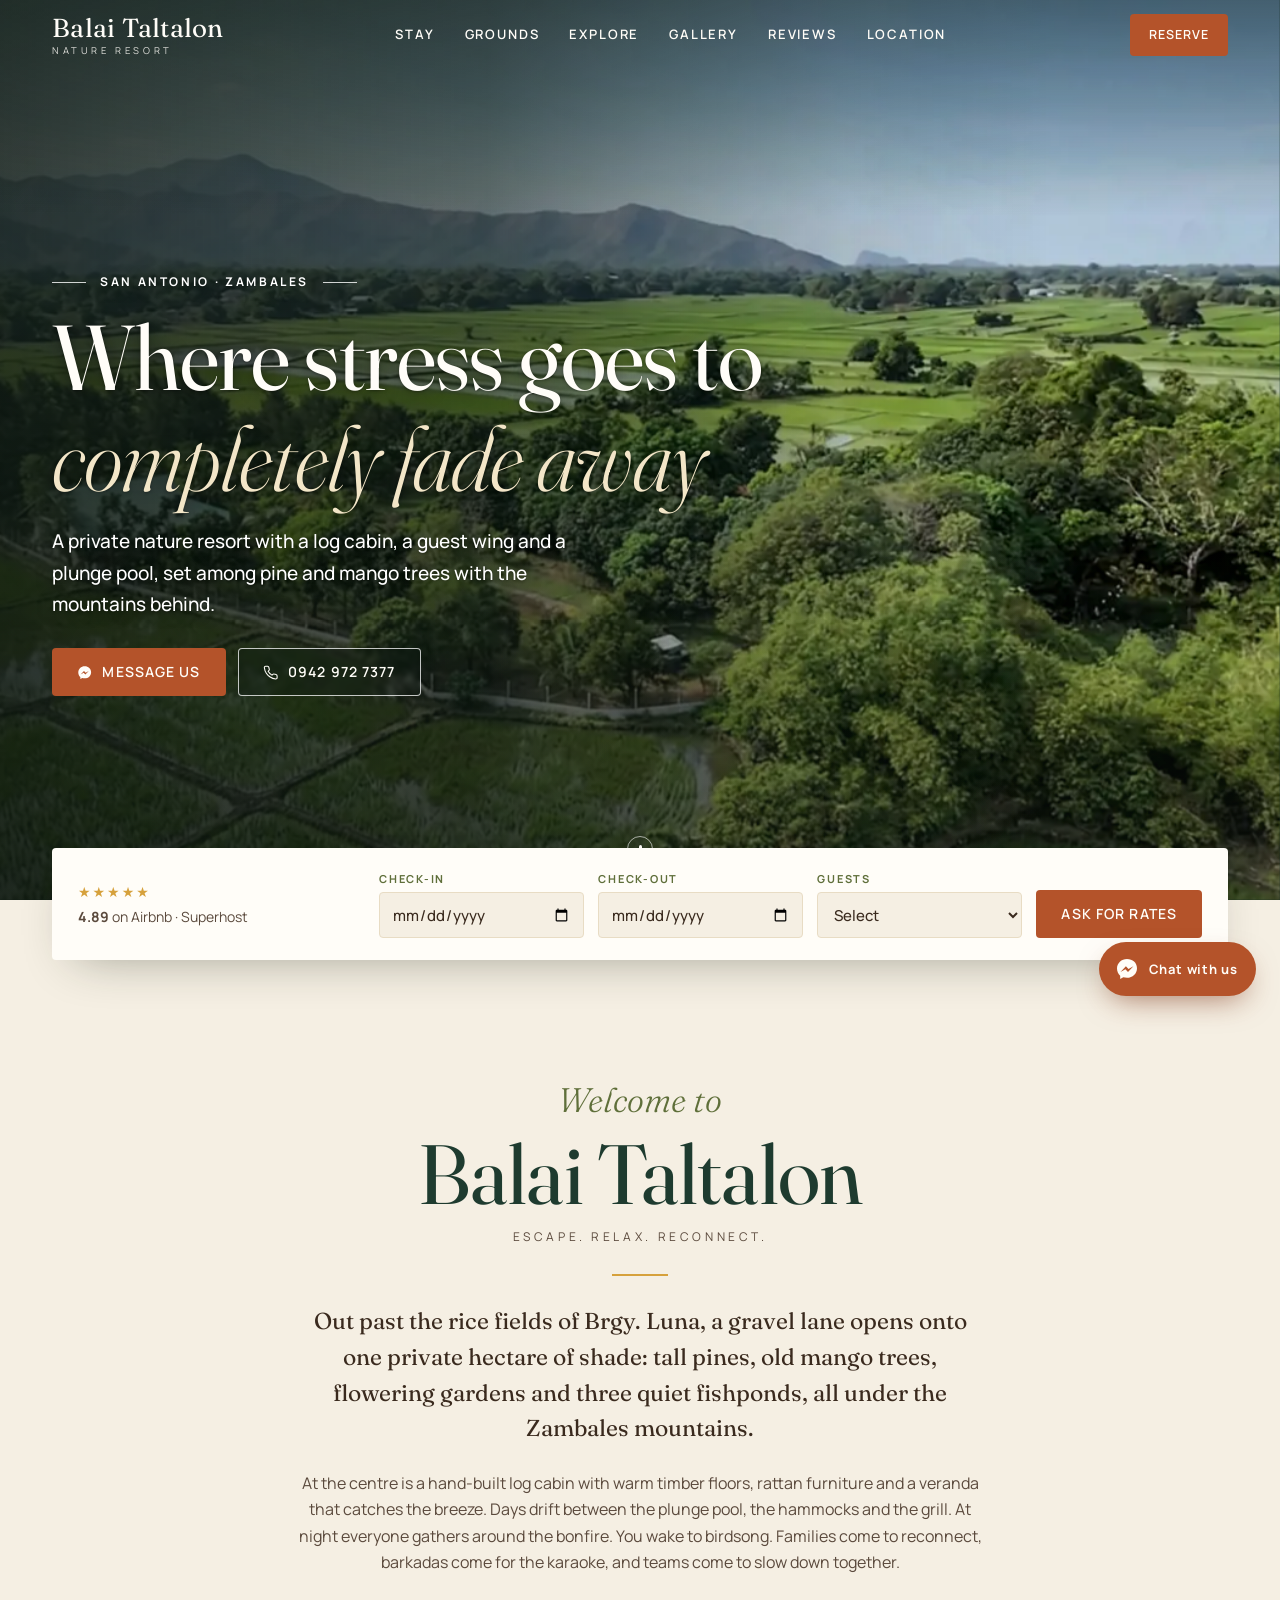
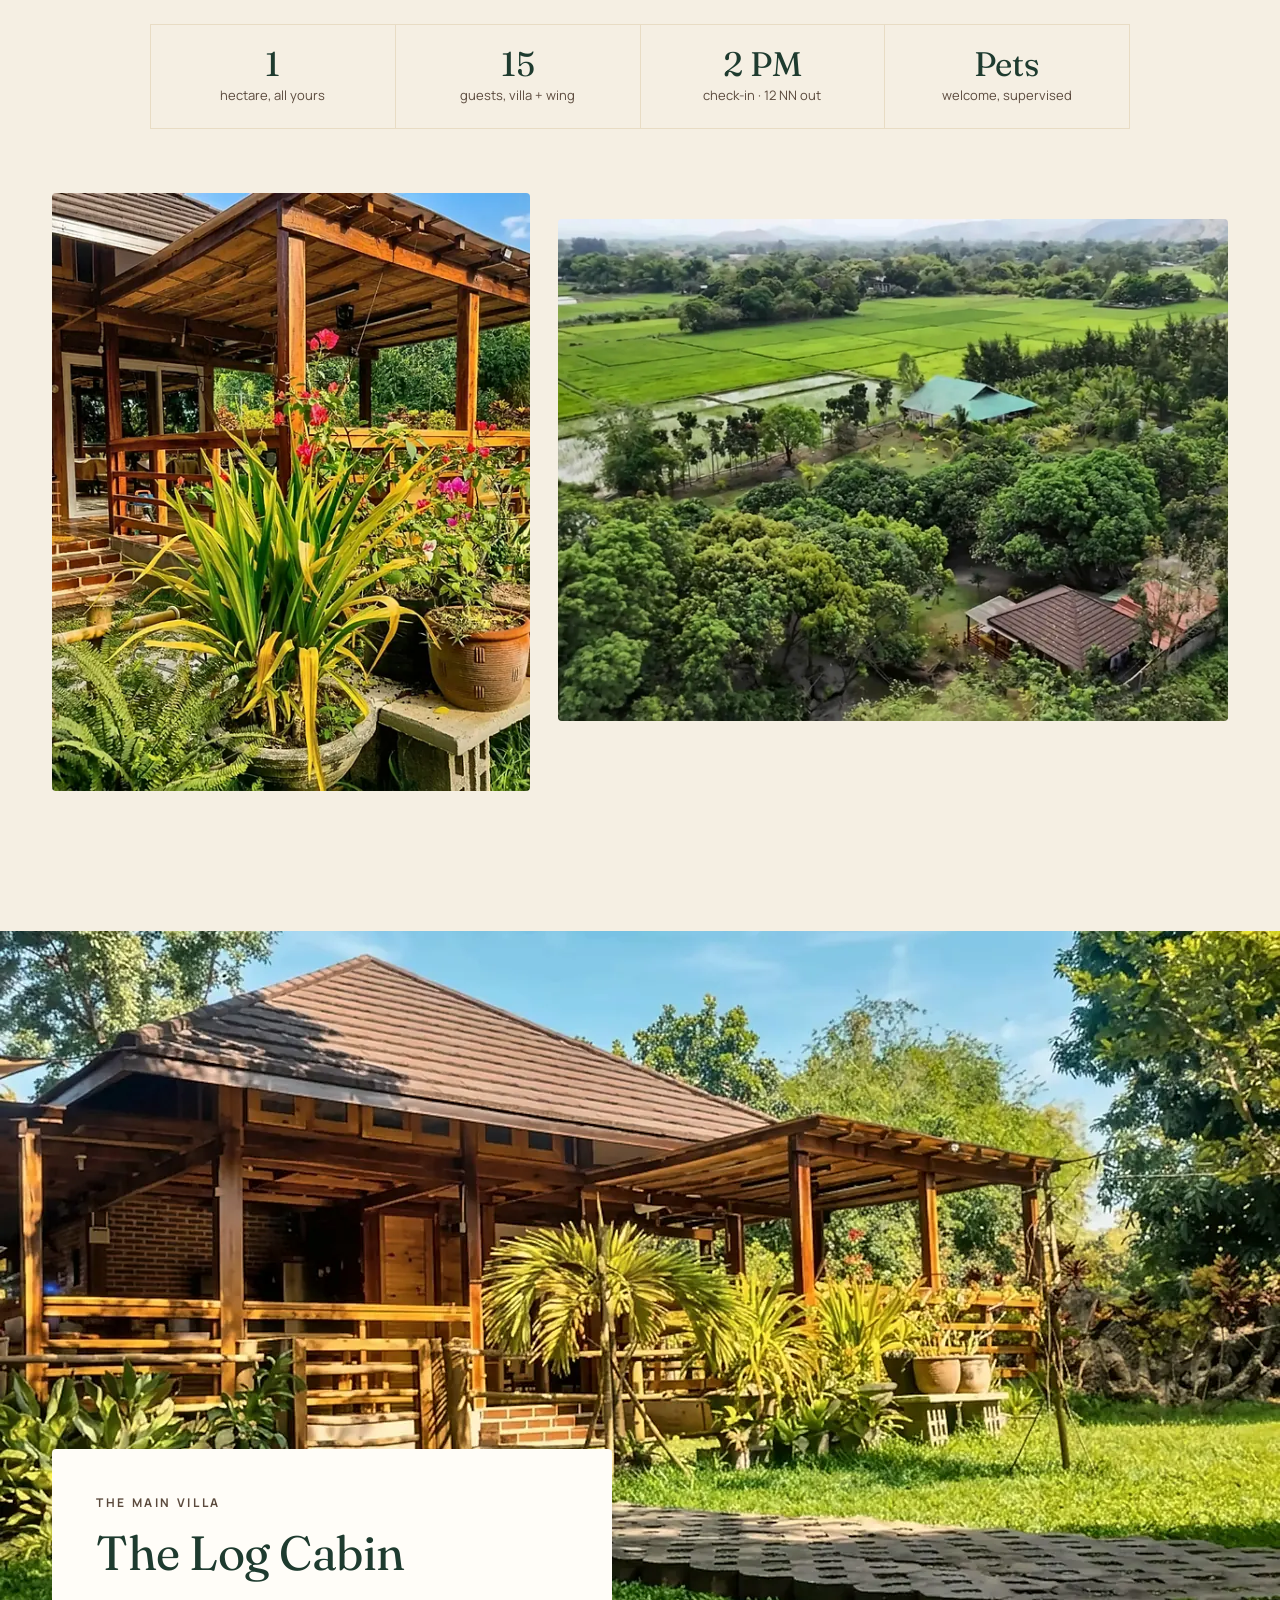
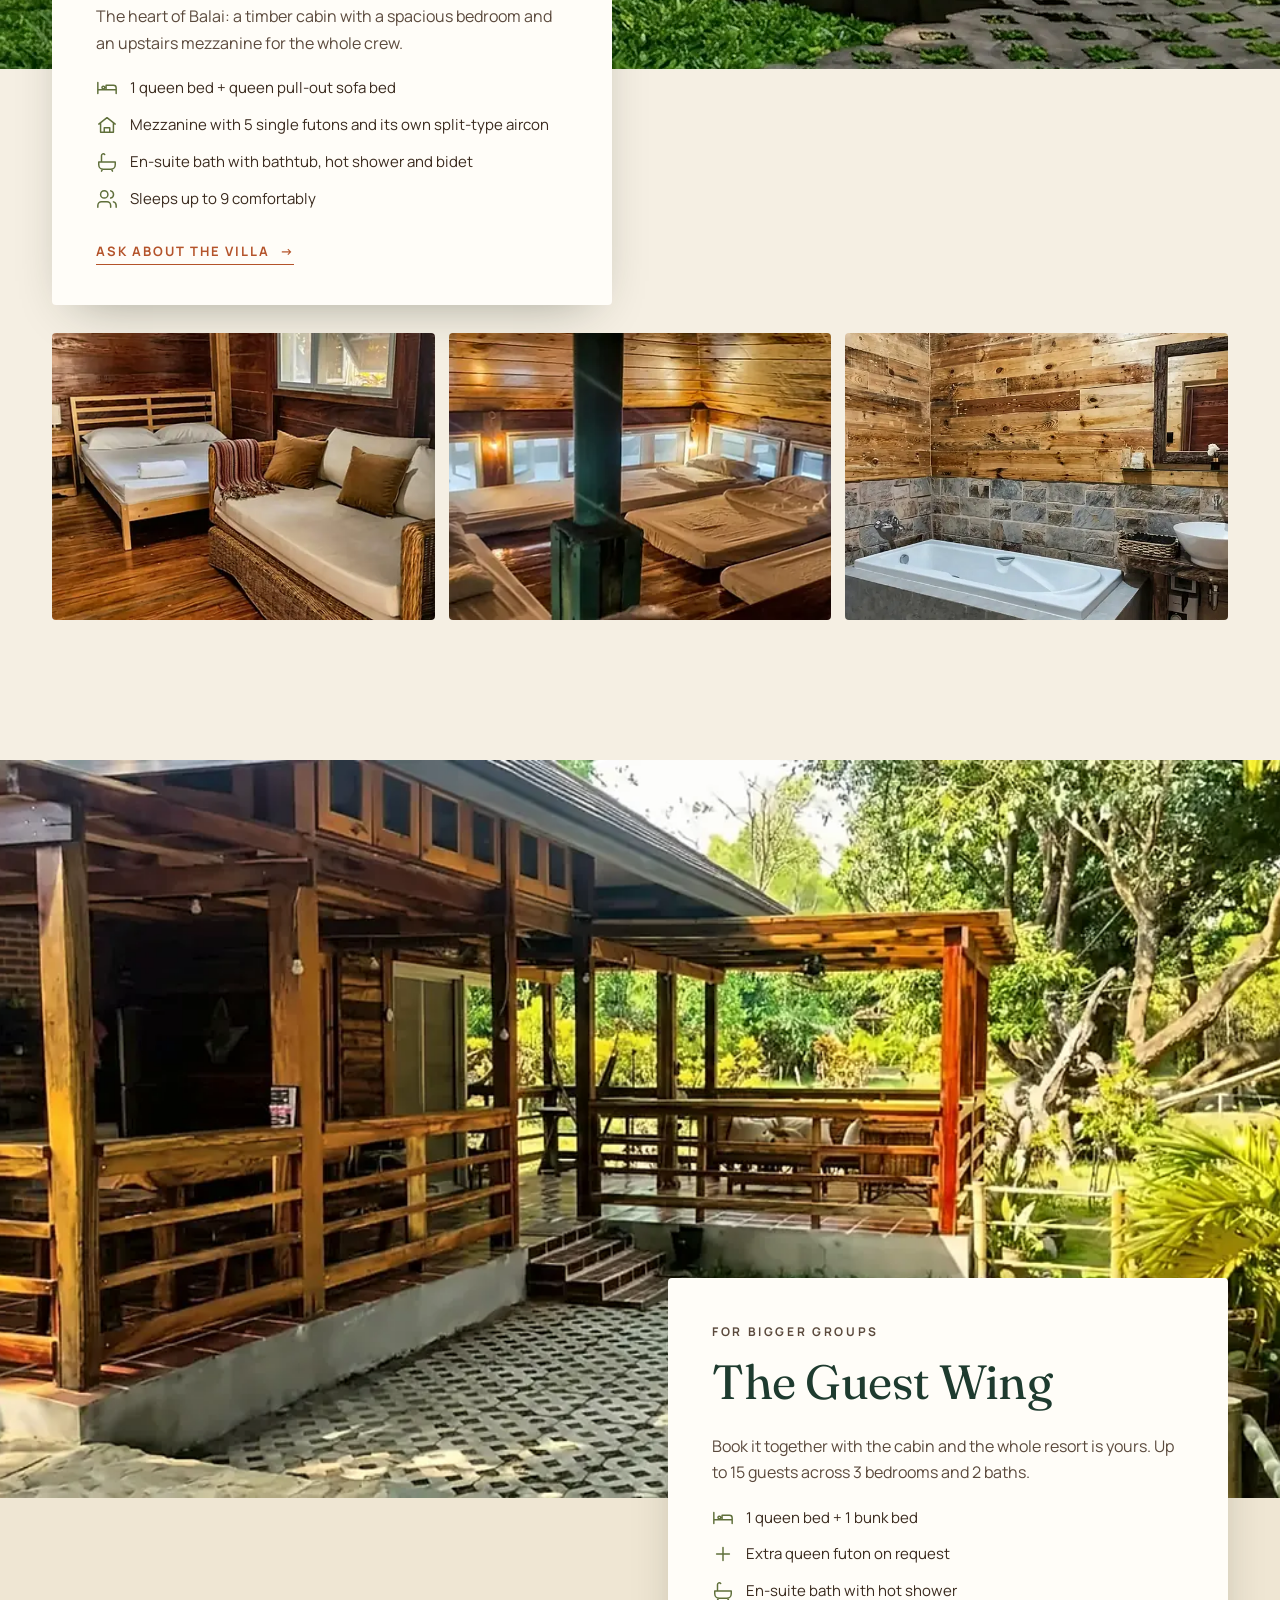
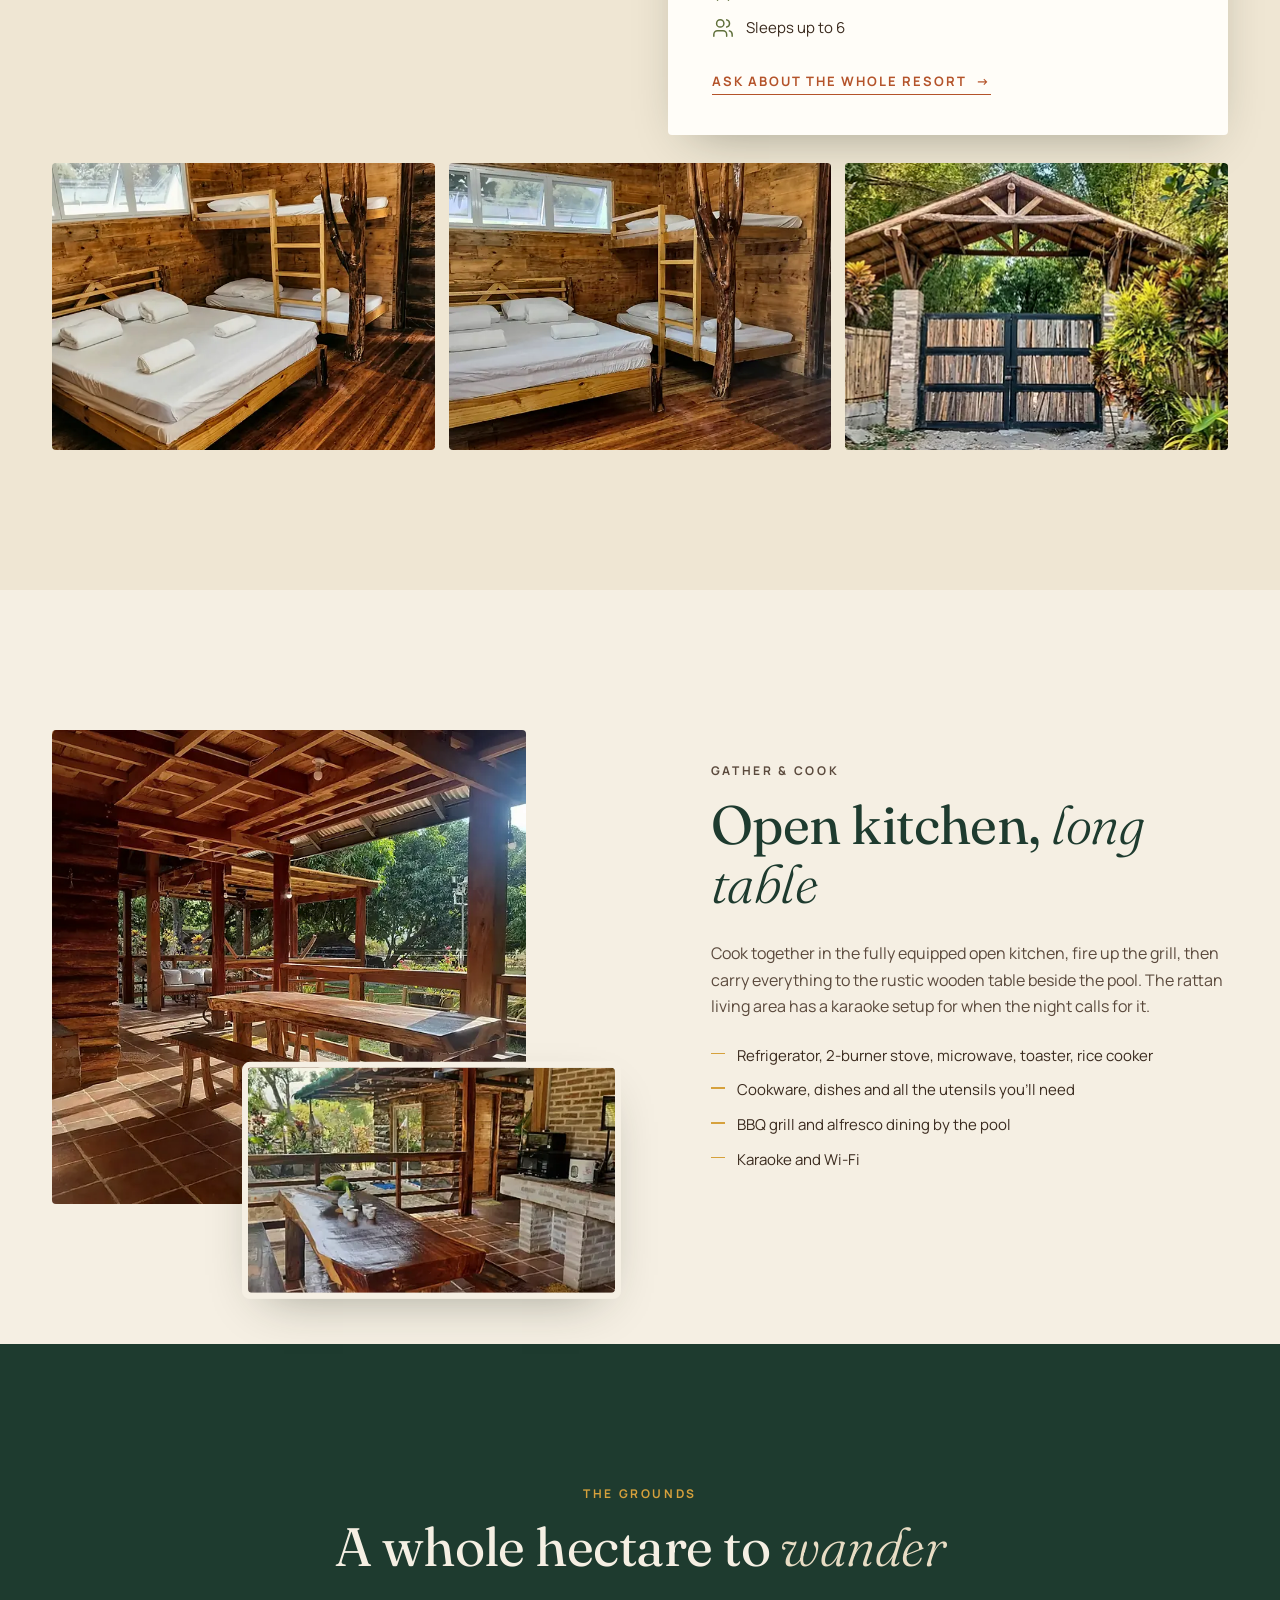
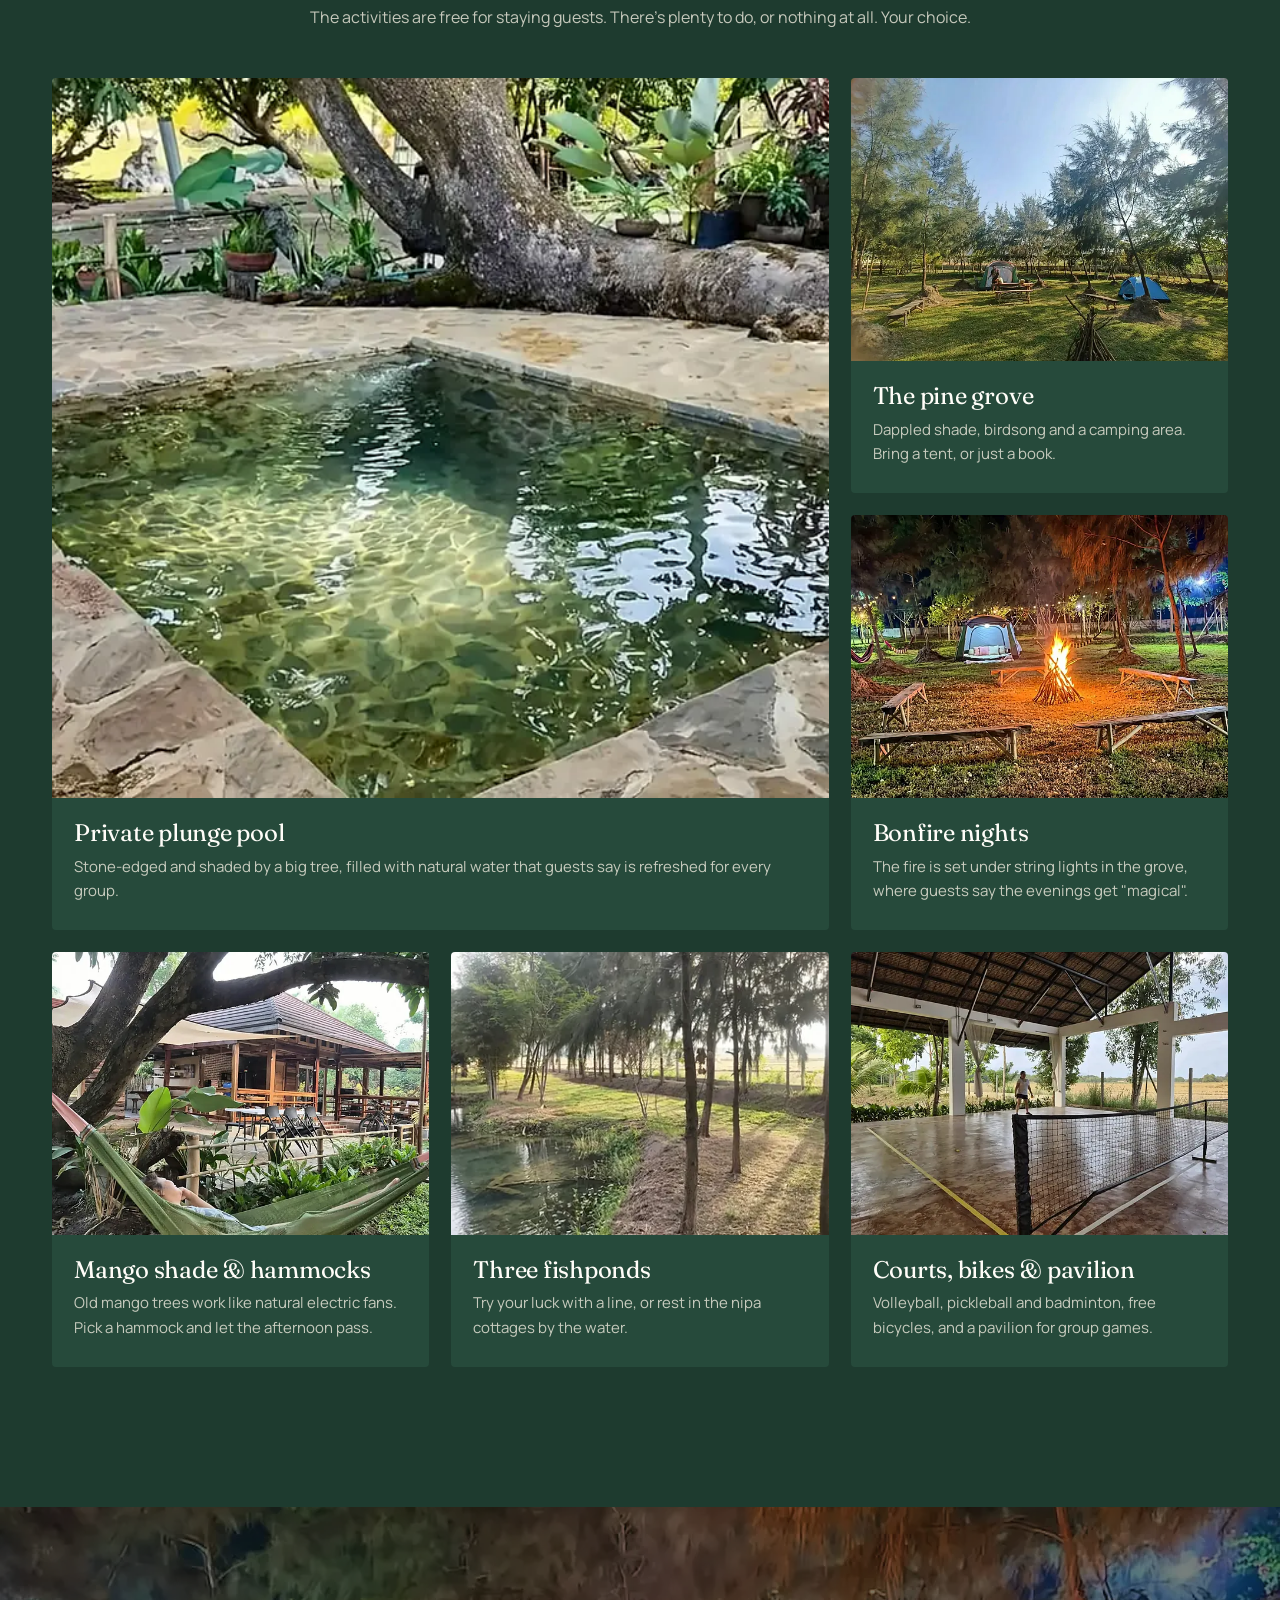
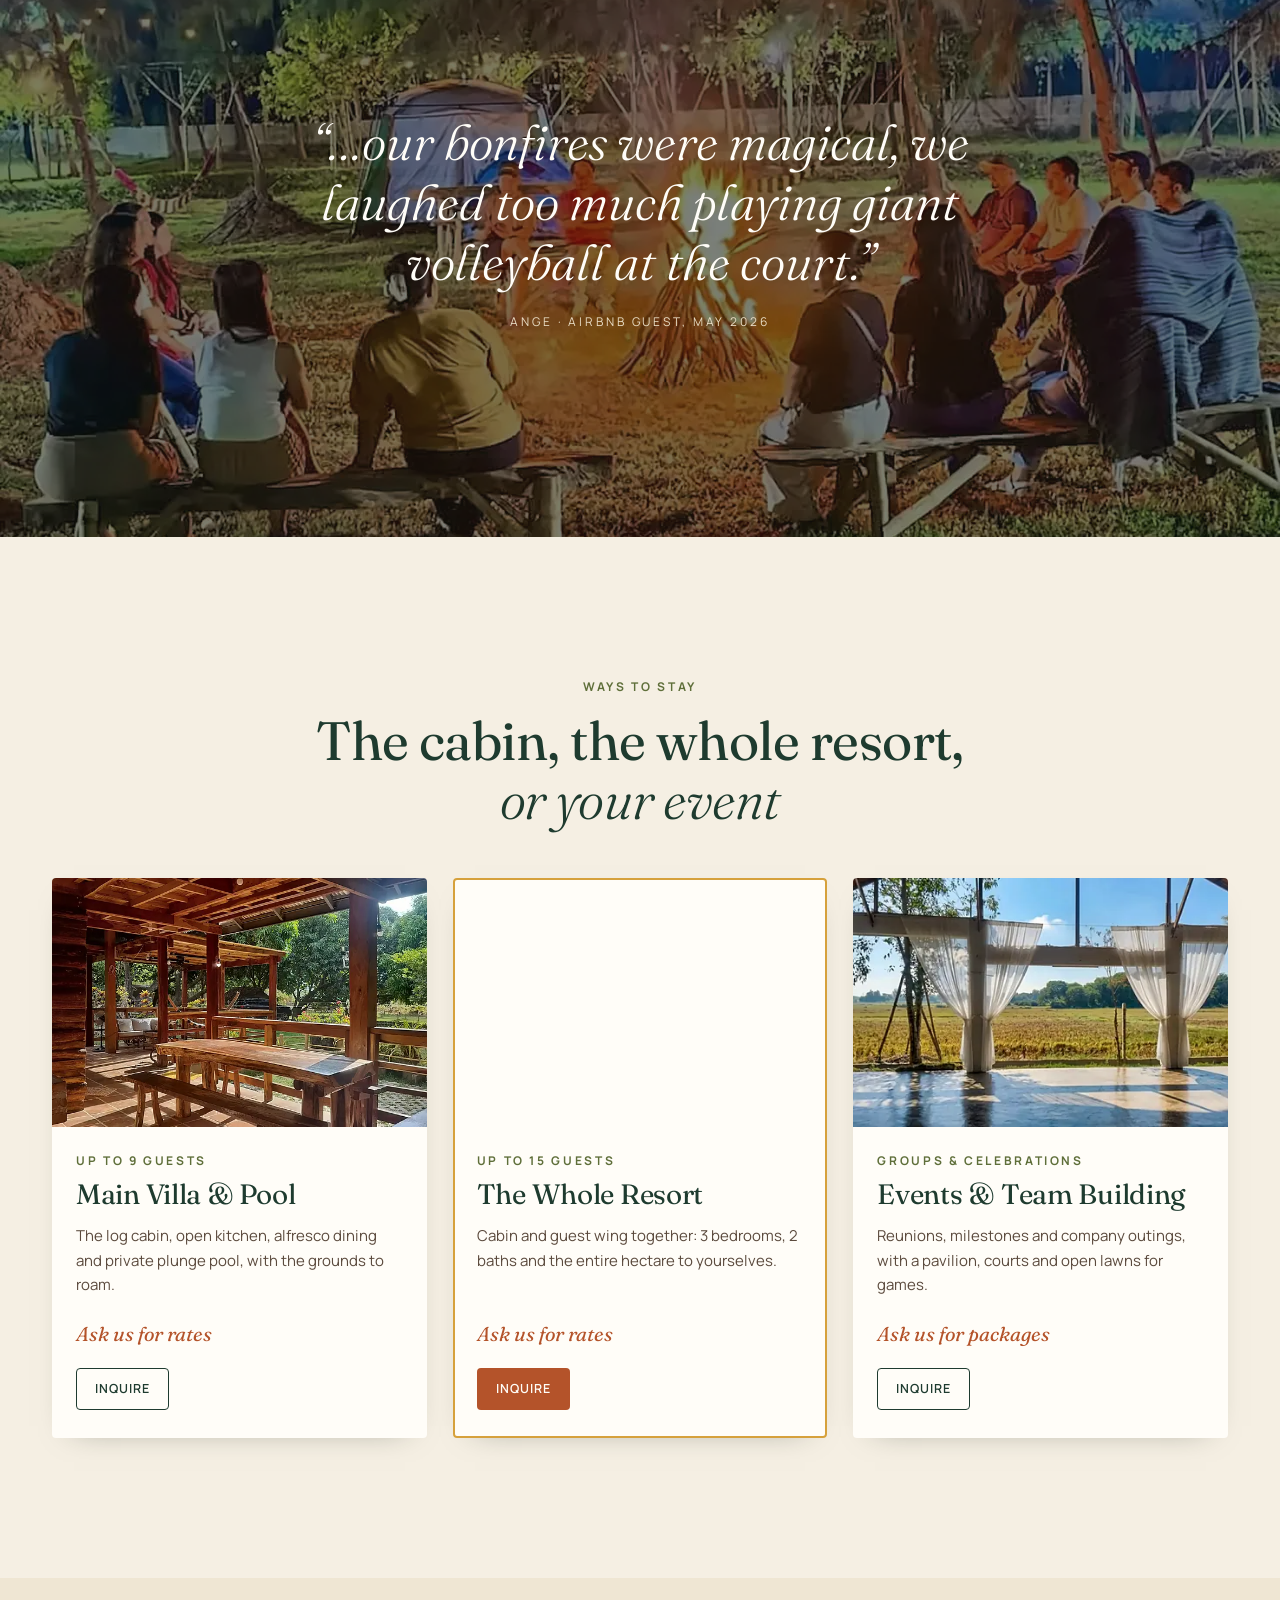
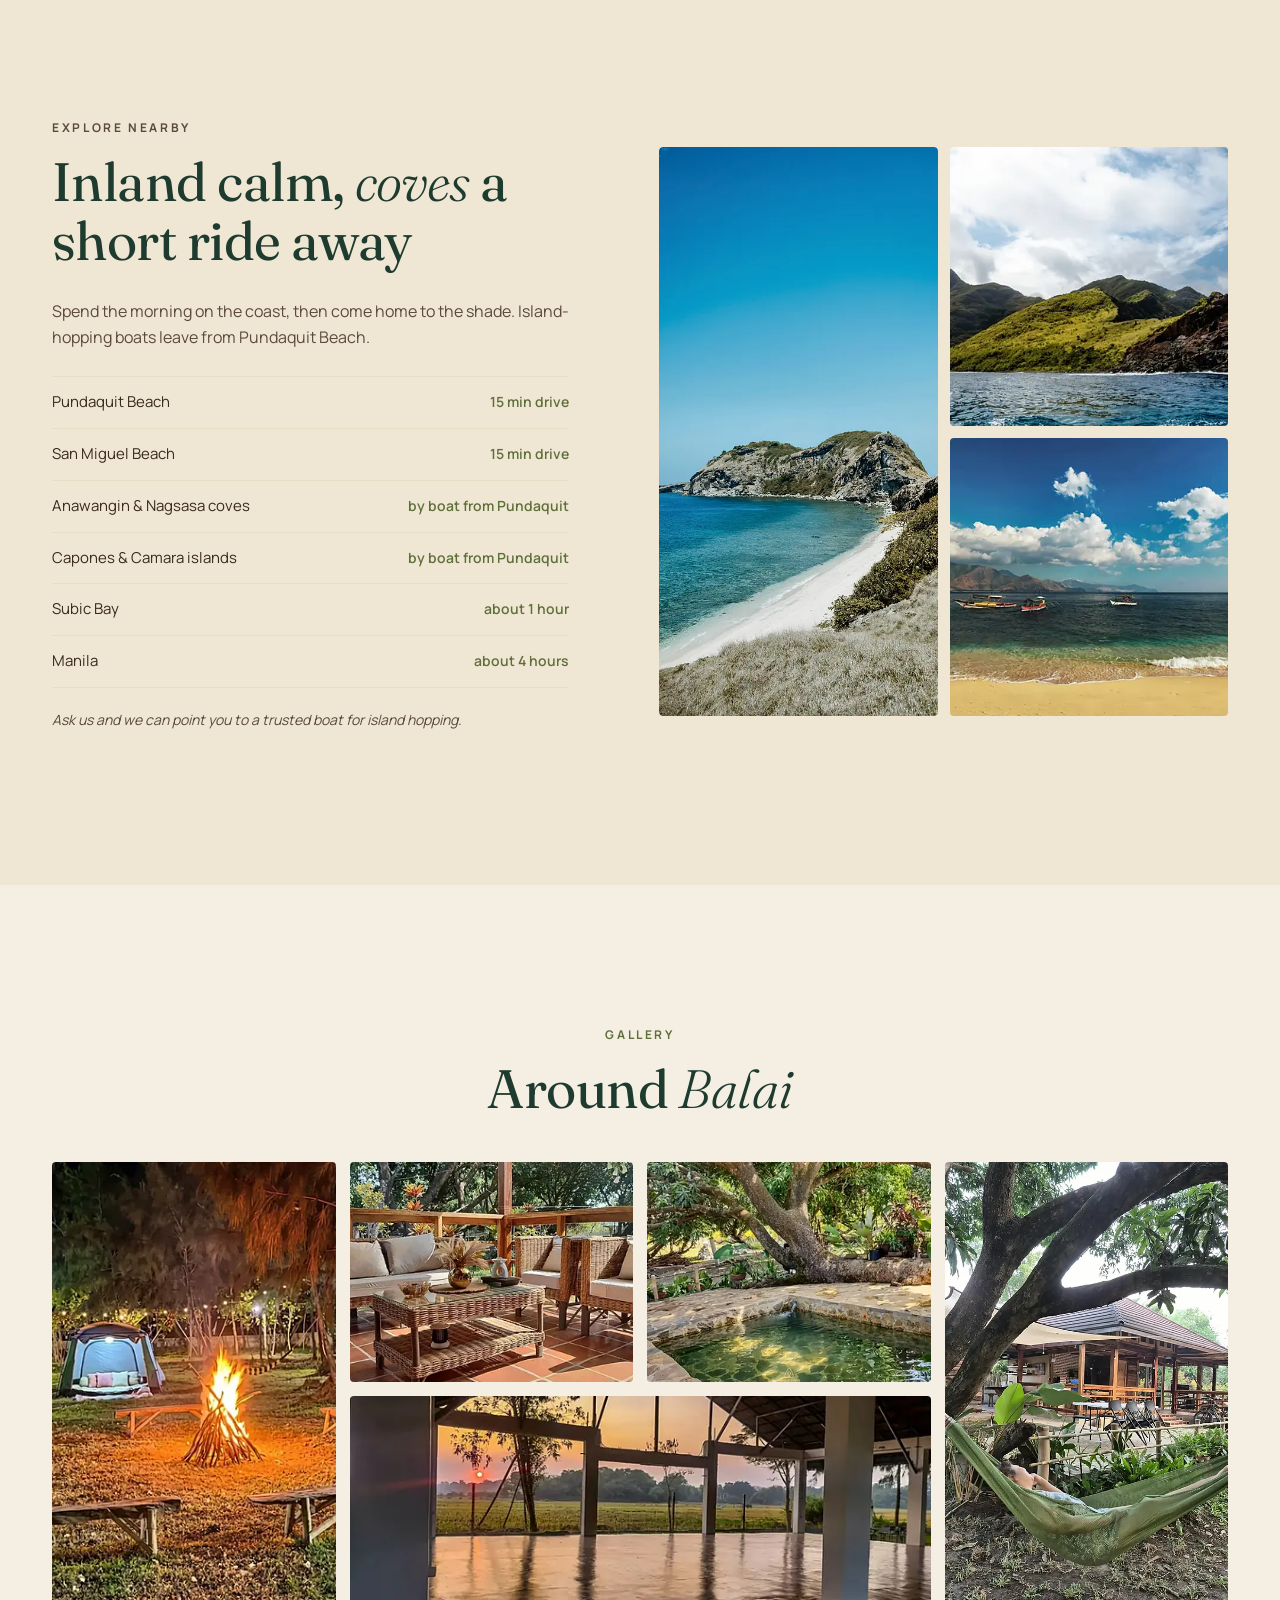
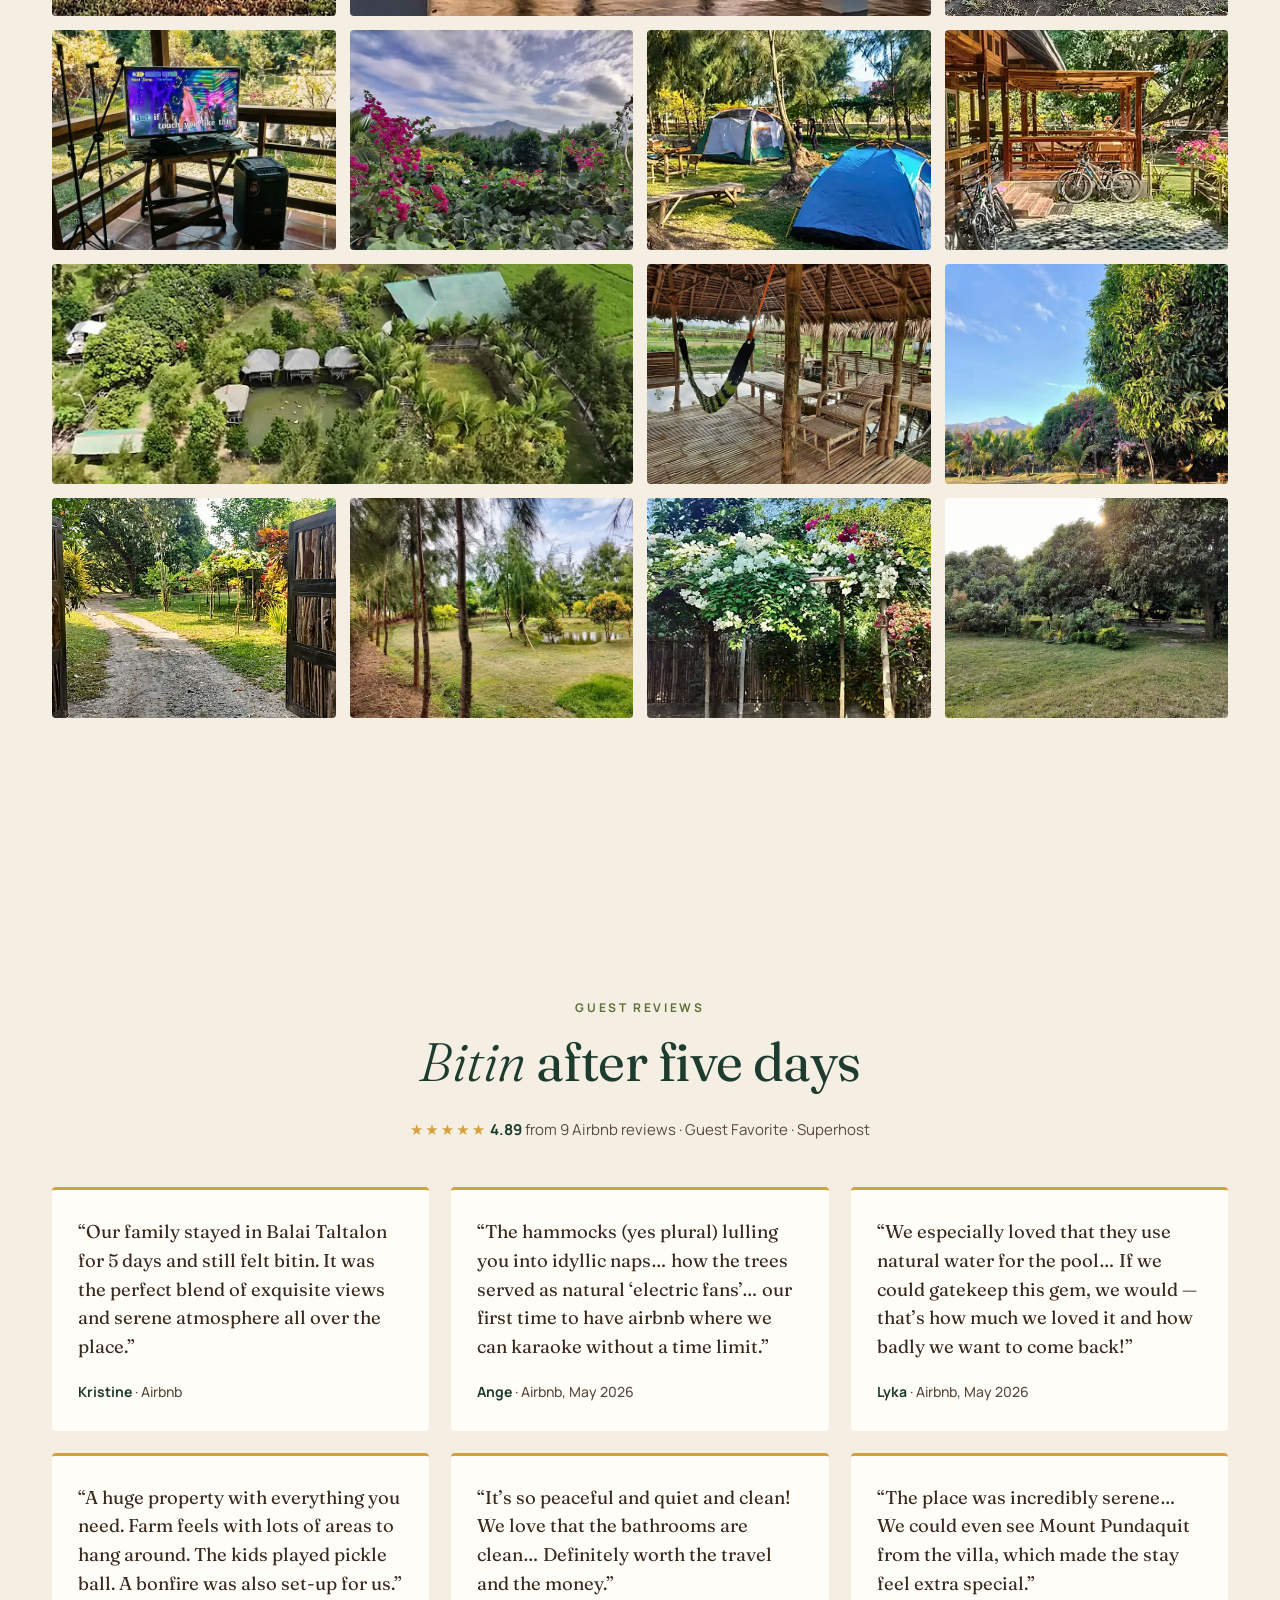
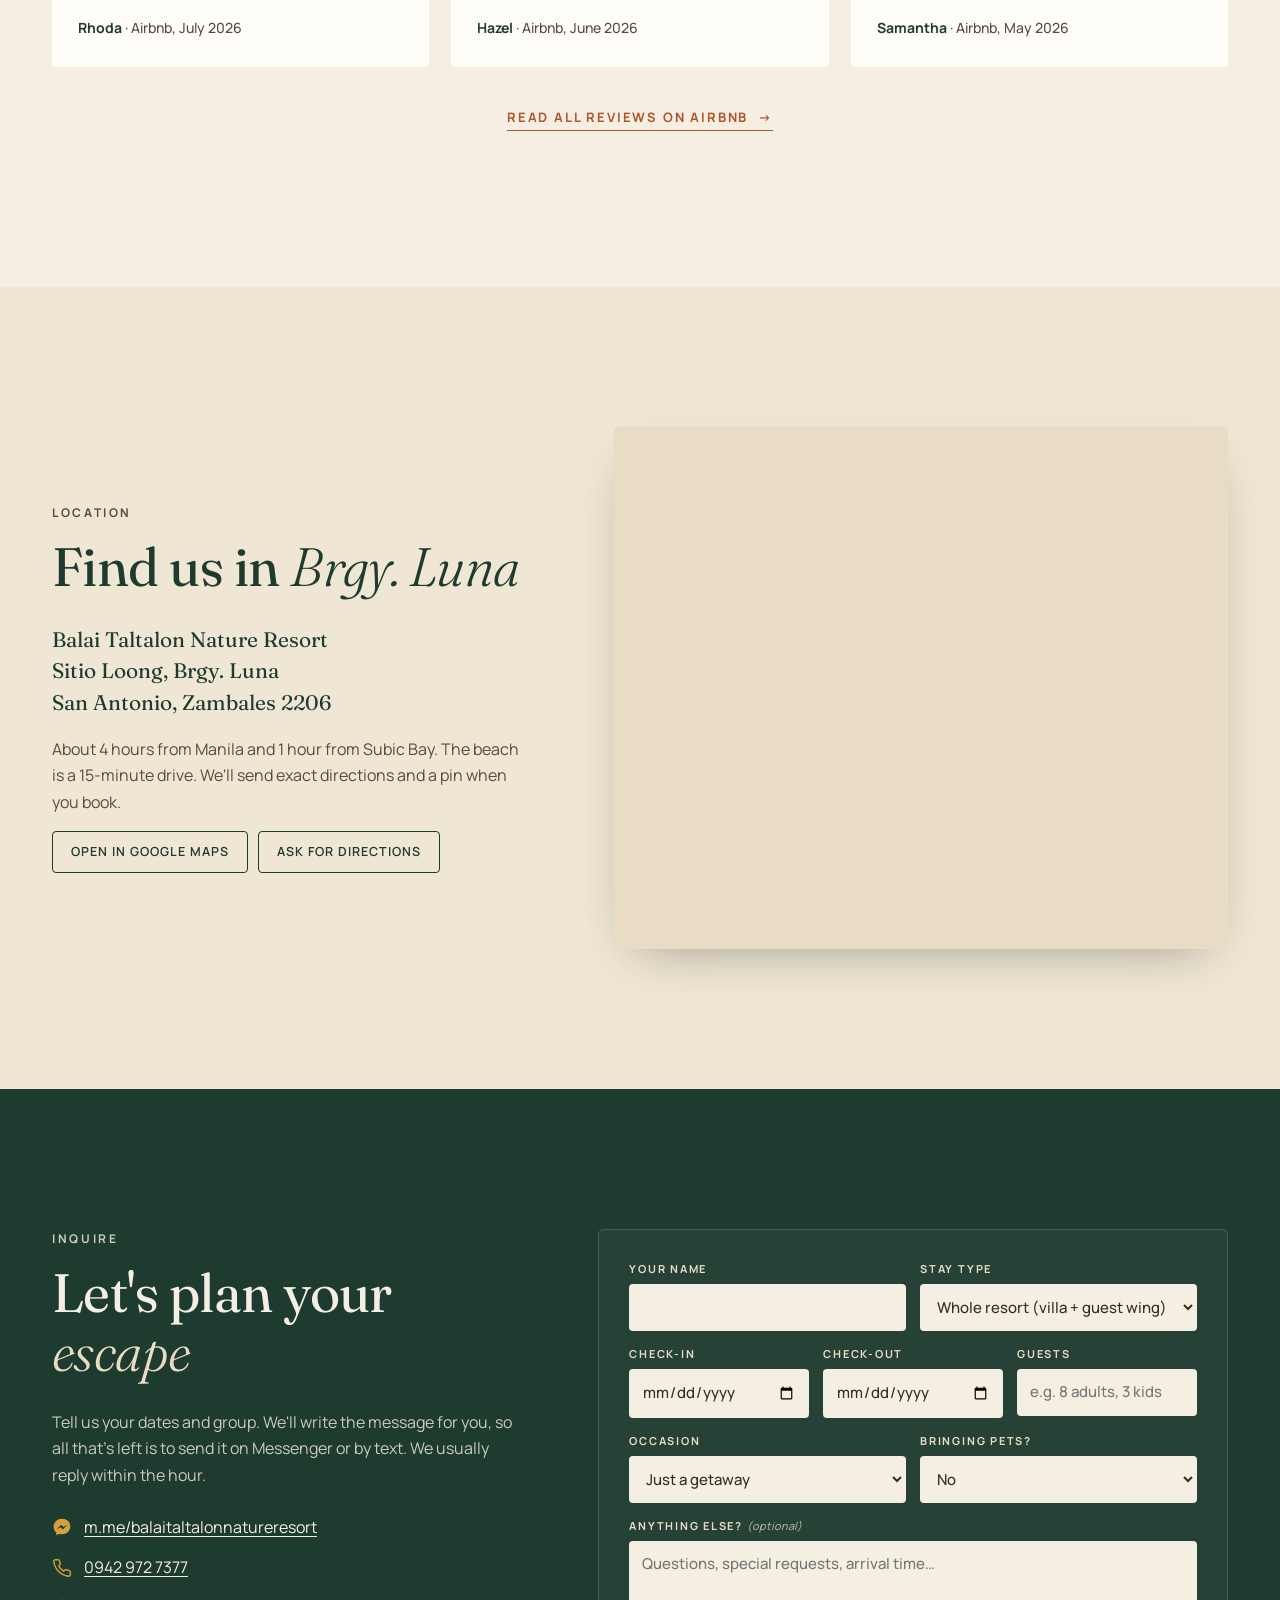
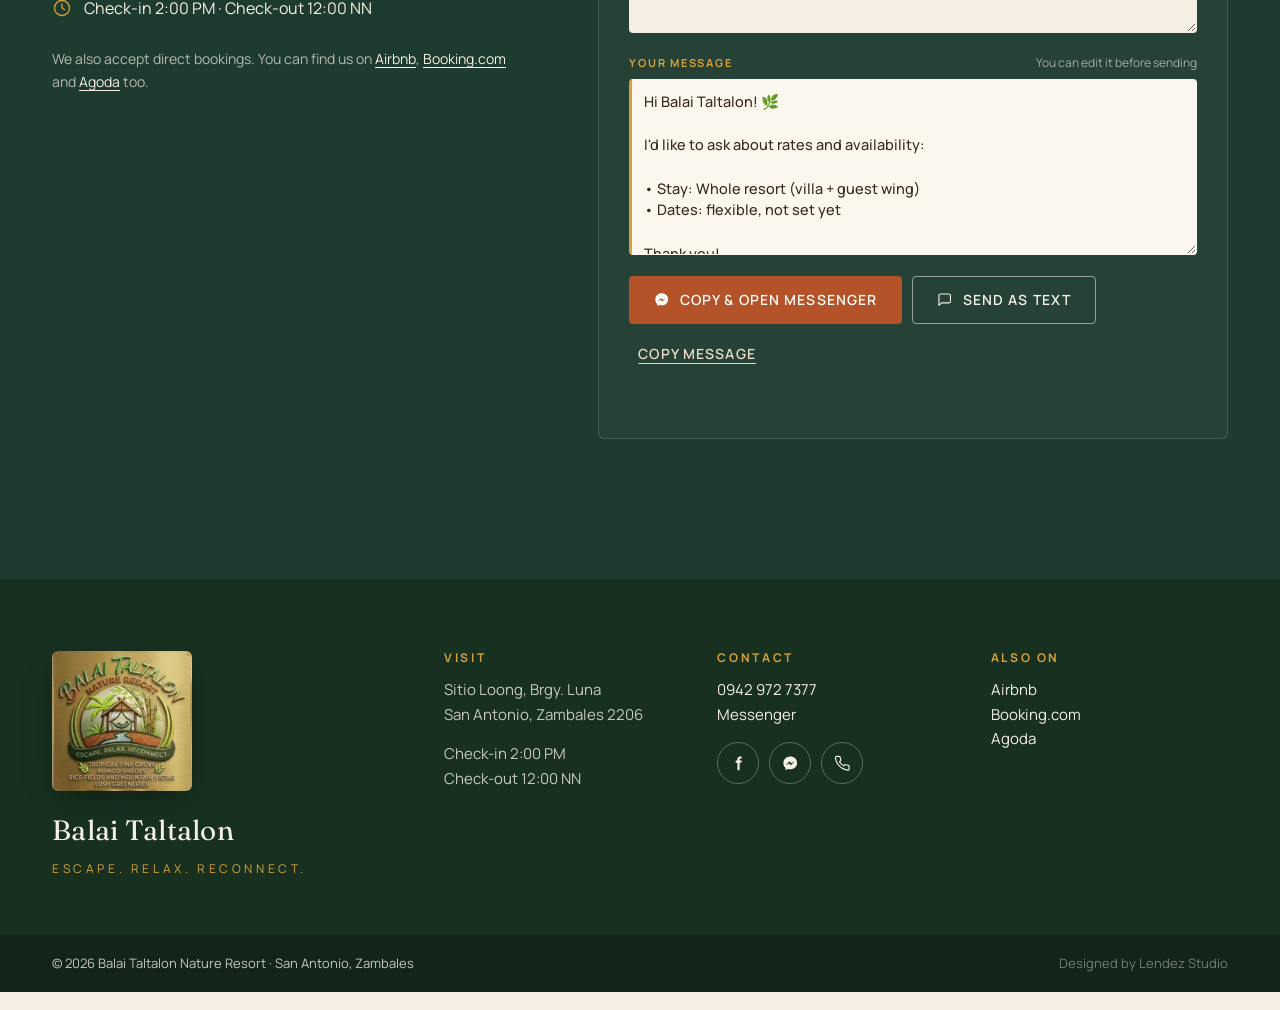
==== commit 41af8f40: "Footer credit: Designed by Lendez Studio Co-Authored-By: Claude Opus 5.5 <noreply@anthropic.com>" ====
--- a/index.html
+++ b/index.html
@@ -548,7 +548,7 @@
     <div class="footer-bottom">
       <div class="wrap">
         <p>© <span id="year">2026</span> Balai Taltalon Nature Resort · San Antonio, Zambales</p>
-        <p class="credit">Website concept</p>
+        <p class="credit">Designed by Lendez Studio</p>
       </div>
     </div>
   </footer>
--- a/css/style.css
+++ b/css/style.css
@@ -154,13 +154,24 @@
 .hero-shade {
   position: absolute; inset: 0;
   background:
-    linear-gradient(180deg, rgba(20,32,25,.55) 0%, rgba(20,32,25,0) 26%),
-    linear-gradient(0deg, rgba(18,30,23,.82) 0%, rgba(18,30,23,.35) 45%, rgba(18,30,23,0) 70%);
-}
+    linear-gradient(180deg, rgba(20,32,25,.55) 0%, rgba(20,32,25,0) 24%),
+    linear-gradient(0deg, rgba(14,24,18,.92) 0%, rgba(14,24,18,.74) 45%, rgba(14,24,18,.38) 70%, rgba(14,24,18,0) 88%);
+}
+@media (min-width: 900px) {
+  .hero-shade {
+    background:
+      linear-gradient(180deg, rgba(20,32,25,.55) 0%, rgba(20,32,25,0) 24%),
+      linear-gradient(90deg, rgba(14,24,18,.82) 0%, rgba(14,24,18,.58) 38%, rgba(14,24,18,.12) 66%, rgba(14,24,18,0) 82%),
+      linear-gradient(0deg, rgba(14,24,18,.45) 0%, rgba(14,24,18,0) 40%);
+  }
+}
+.hero-content .eyebrow-ruled, .hero-title, .hero-lede { text-shadow: 0 2px 18px rgba(0,0,0,.45), 0 1px 3px rgba(0,0,0,.35); }
+.hero-content .eyebrow-ruled { color: #fff; }
 .hero-content { position: relative; padding-bottom: clamp(88px, 14vh, 140px); padding-top: 120px; }
 .hero-title { font-size: clamp(40px, 7.4vw, 92px); max-width: 13ch; margin-bottom: 18px; text-wrap: balance; }
-.hero-title em { color: var(--sand); }
-.hero-lede { max-width: 46ch; font-size: clamp(16px, 1.6vw, 19px); color: rgba(255,253,248,.9); margin-bottom: 28px; }
+.hero-title em { color: #F3E6C8; }
+.hero-lede { max-width: 46ch; font-size: clamp(16px, 1.6vw, 19px); font-weight: 500; color: #fff; margin-bottom: 28px; }
+.hero .btn-ghost { background: rgba(14,24,18,.35); border-color: rgba(255,255,255,.75); }
 .hero-actions { display: flex; flex-wrap: wrap; gap: 12px; }
 .hero-scroll { position: absolute; left: 50%; bottom: 22px; width: 26px; height: 42px; margin-left: -13px; border: 1.5px solid rgba(255,255,255,.6); border-radius: 14px; display: none; }
 .hero-scroll span { position: absolute; left: 50%; top: 8px; width: 3px; height: 8px; margin-left: -1.5px; background: var(--white); border-radius: 2px; animation: scrolldot 2s infinite; }
@@ -273,8 +284,11 @@
 .explore-media { display: grid; grid-template-columns: repeat(2, minmax(0, 1fr)); gap: 12px; }
 .explore-media picture, .thumbs picture, .split-media picture, .welcome-media picture, .gallery picture { min-width: 0; }
 .explore-media img { width: 100%; height: 100%; object-fit: cover; border-radius: var(--radius); }
-.em-a { grid-row: span 2; aspect-ratio: 3 / 4.6; }
-.em-b, .em-c { aspect-ratio: 1 / 1; }
+/* tall photo stretches to the combined height of the two stacked squares */
+.em-a { grid-row: 1 / 3; grid-column: 1; height: 100%; }
+.em-a img { position: absolute; inset: 0; }
+.em-a { position: relative; overflow: hidden; border-radius: var(--radius); }
+.em-b, .em-c { grid-column: 2; aspect-ratio: 1 / 1; }
 
 /* ---------- gallery ---------- */
 .gallery { display: grid; grid-template-columns: 1fr 1fr; grid-auto-rows: 150px; grid-auto-flow: dense; gap: 10px; margin-top: 44px; }
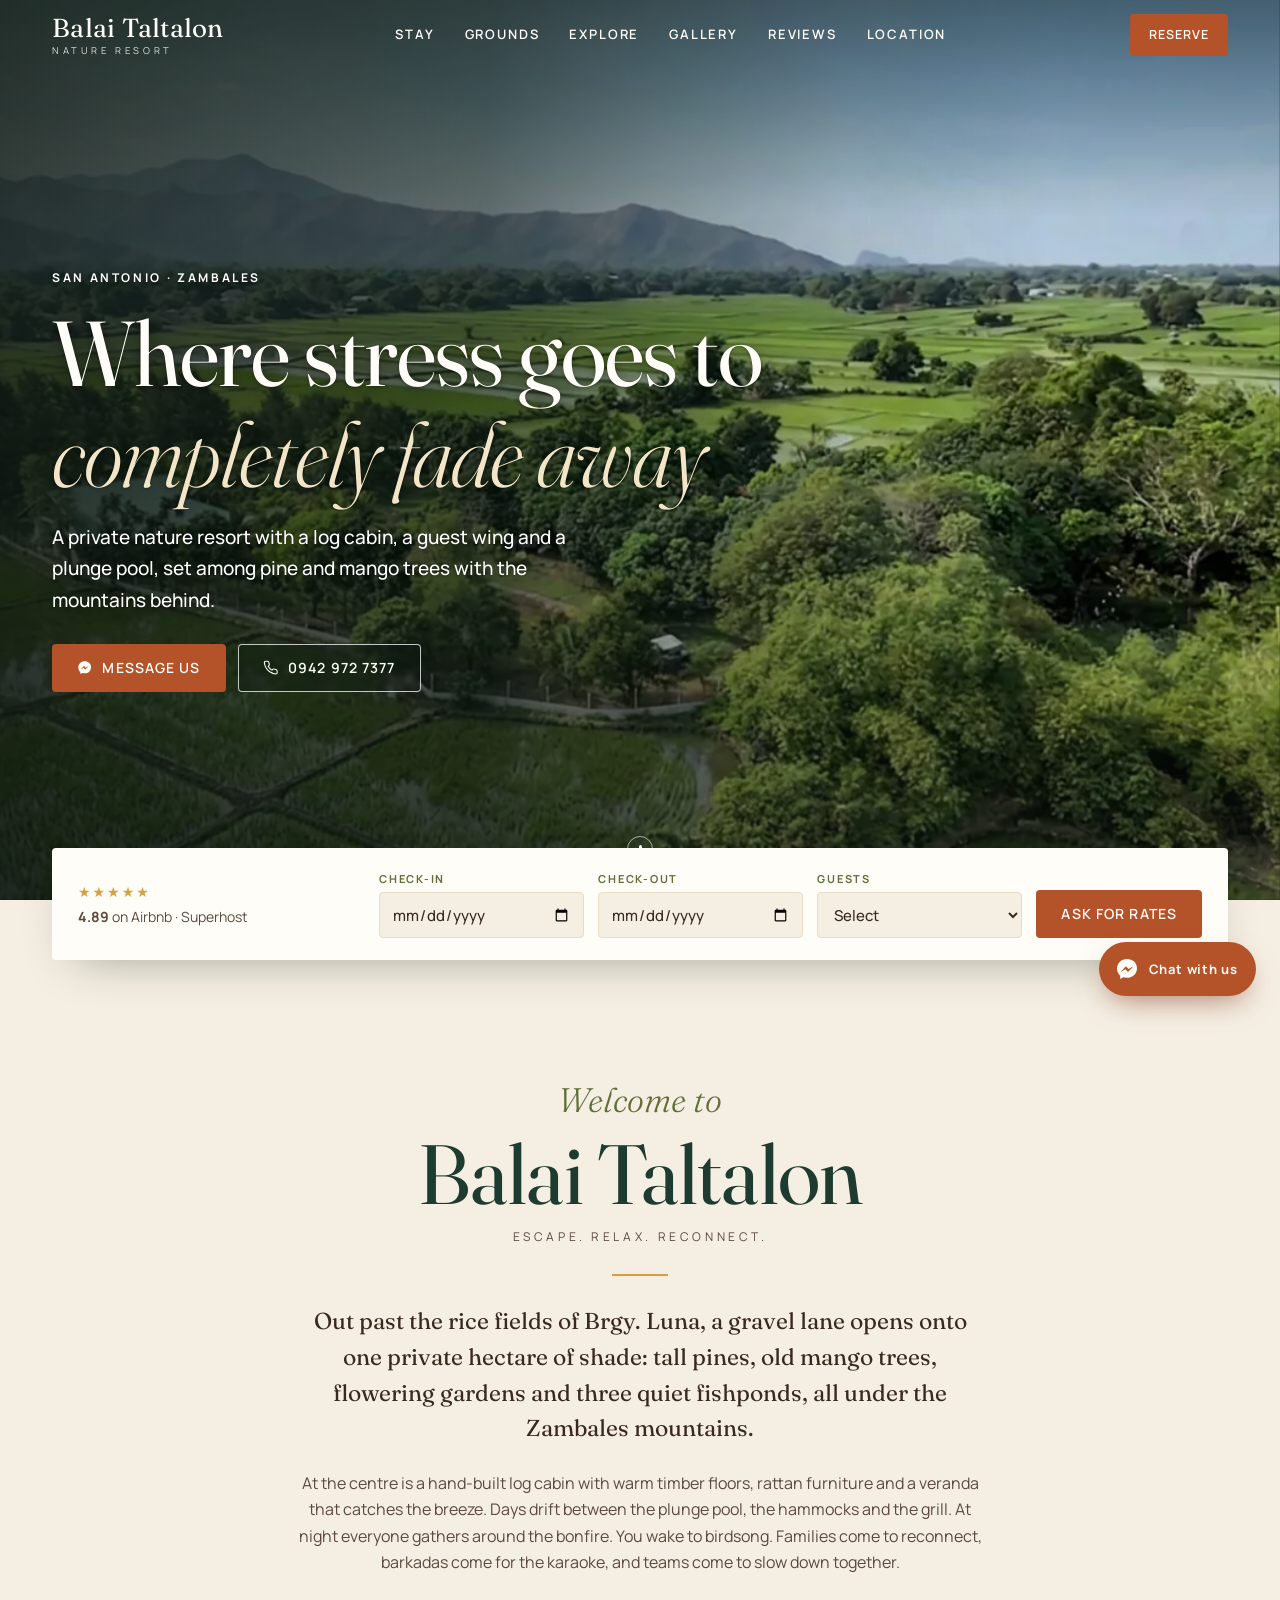
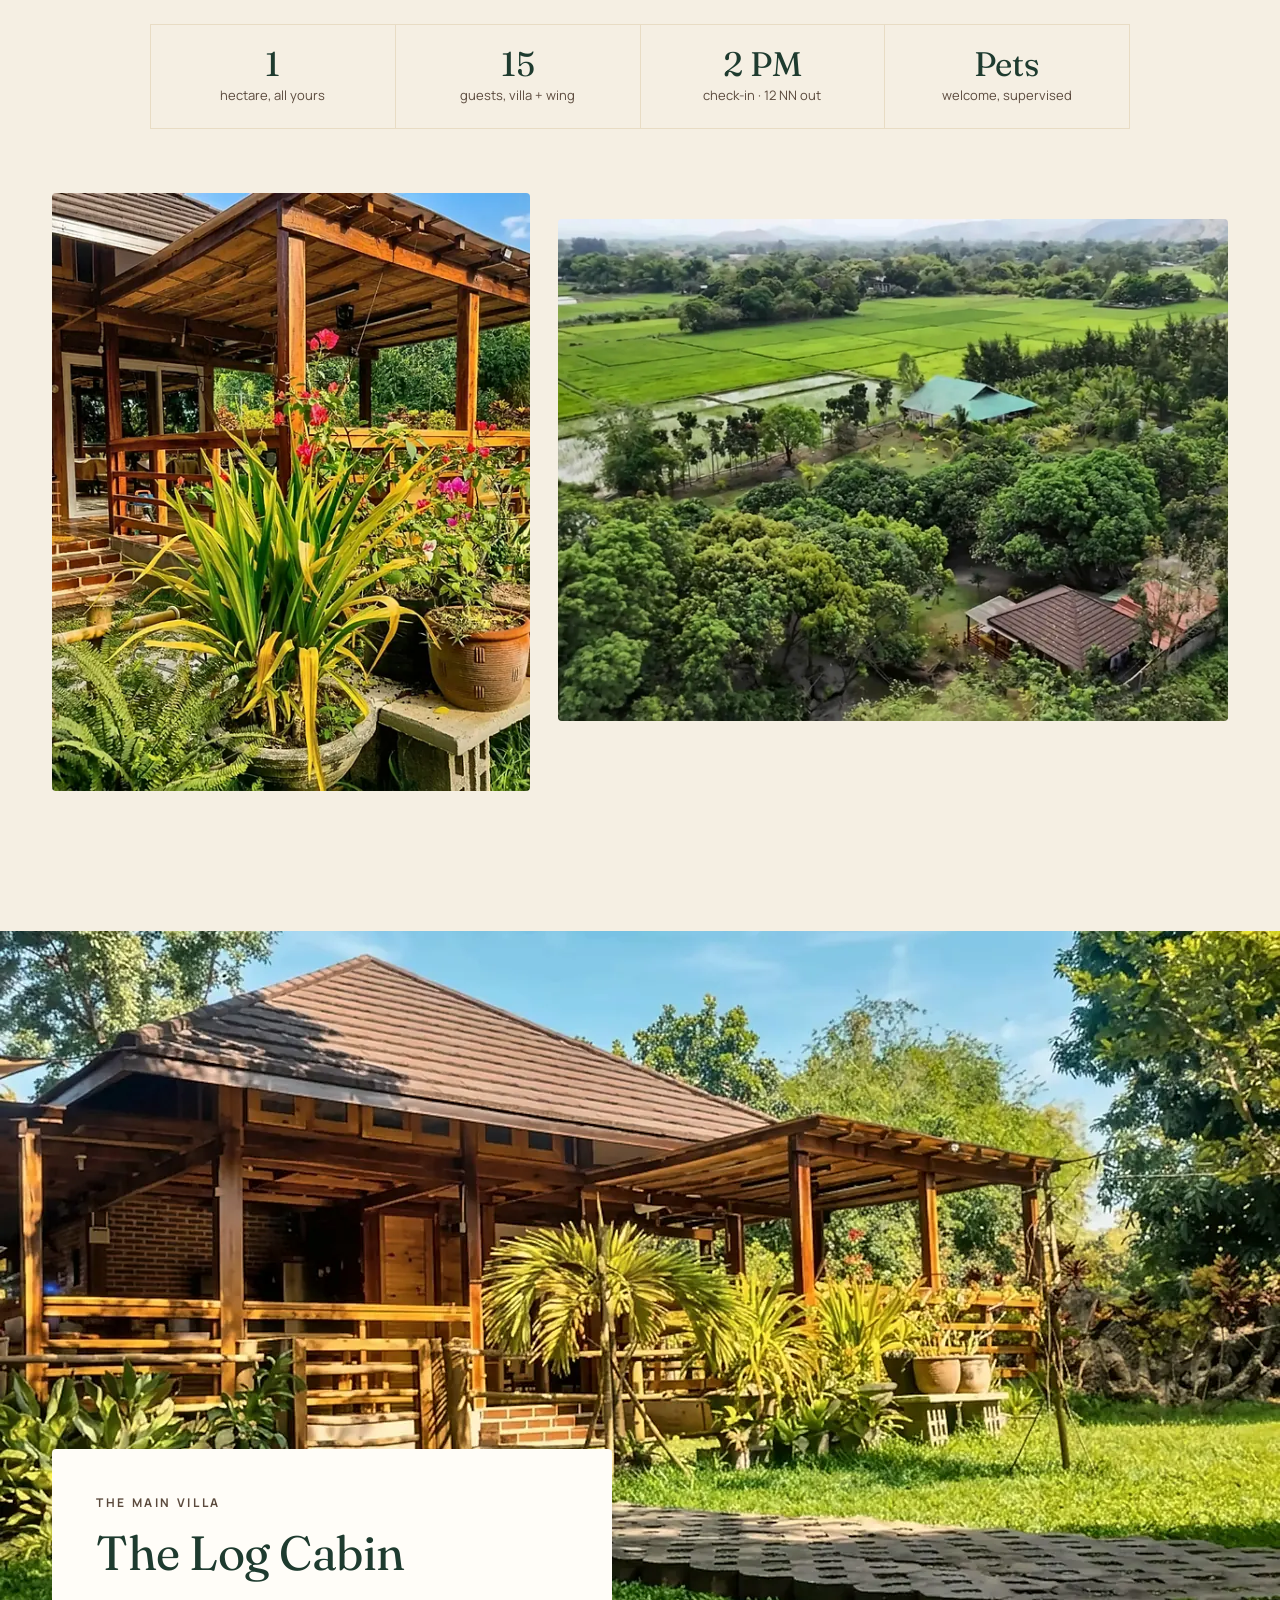
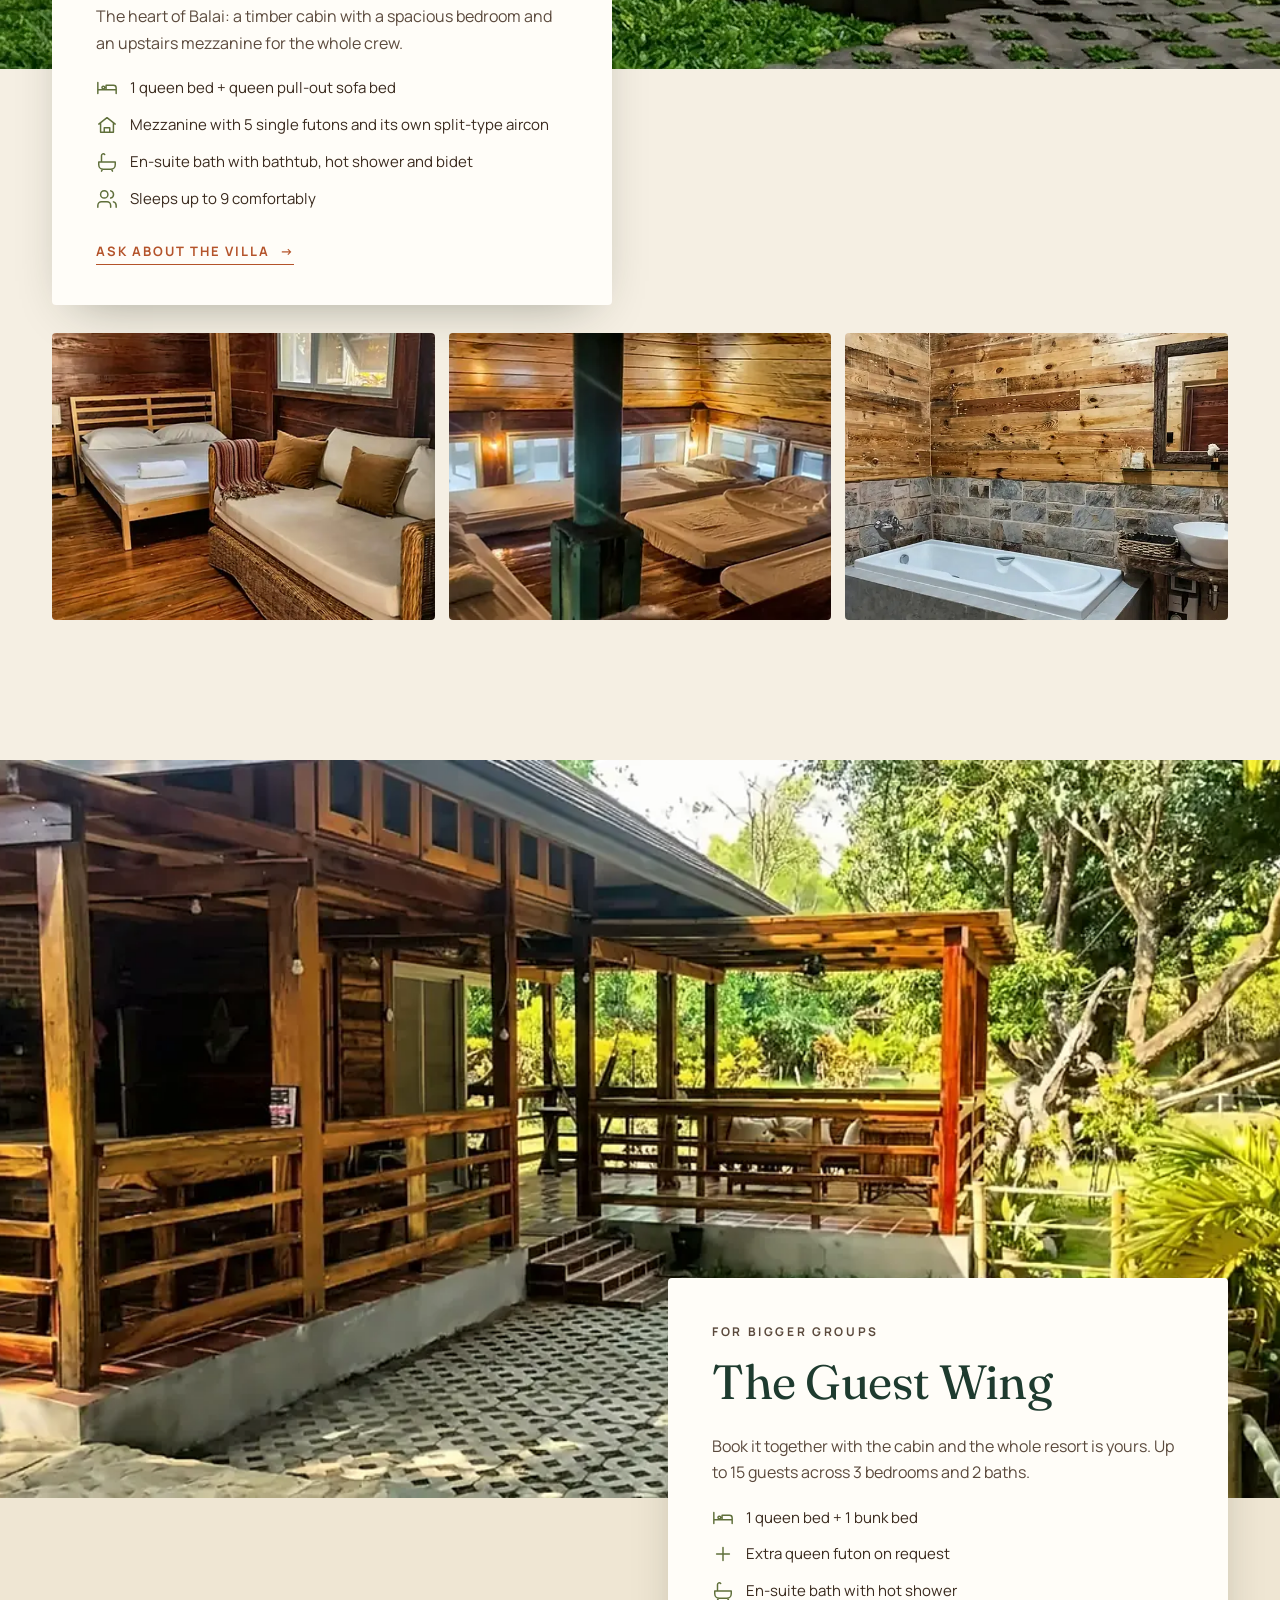
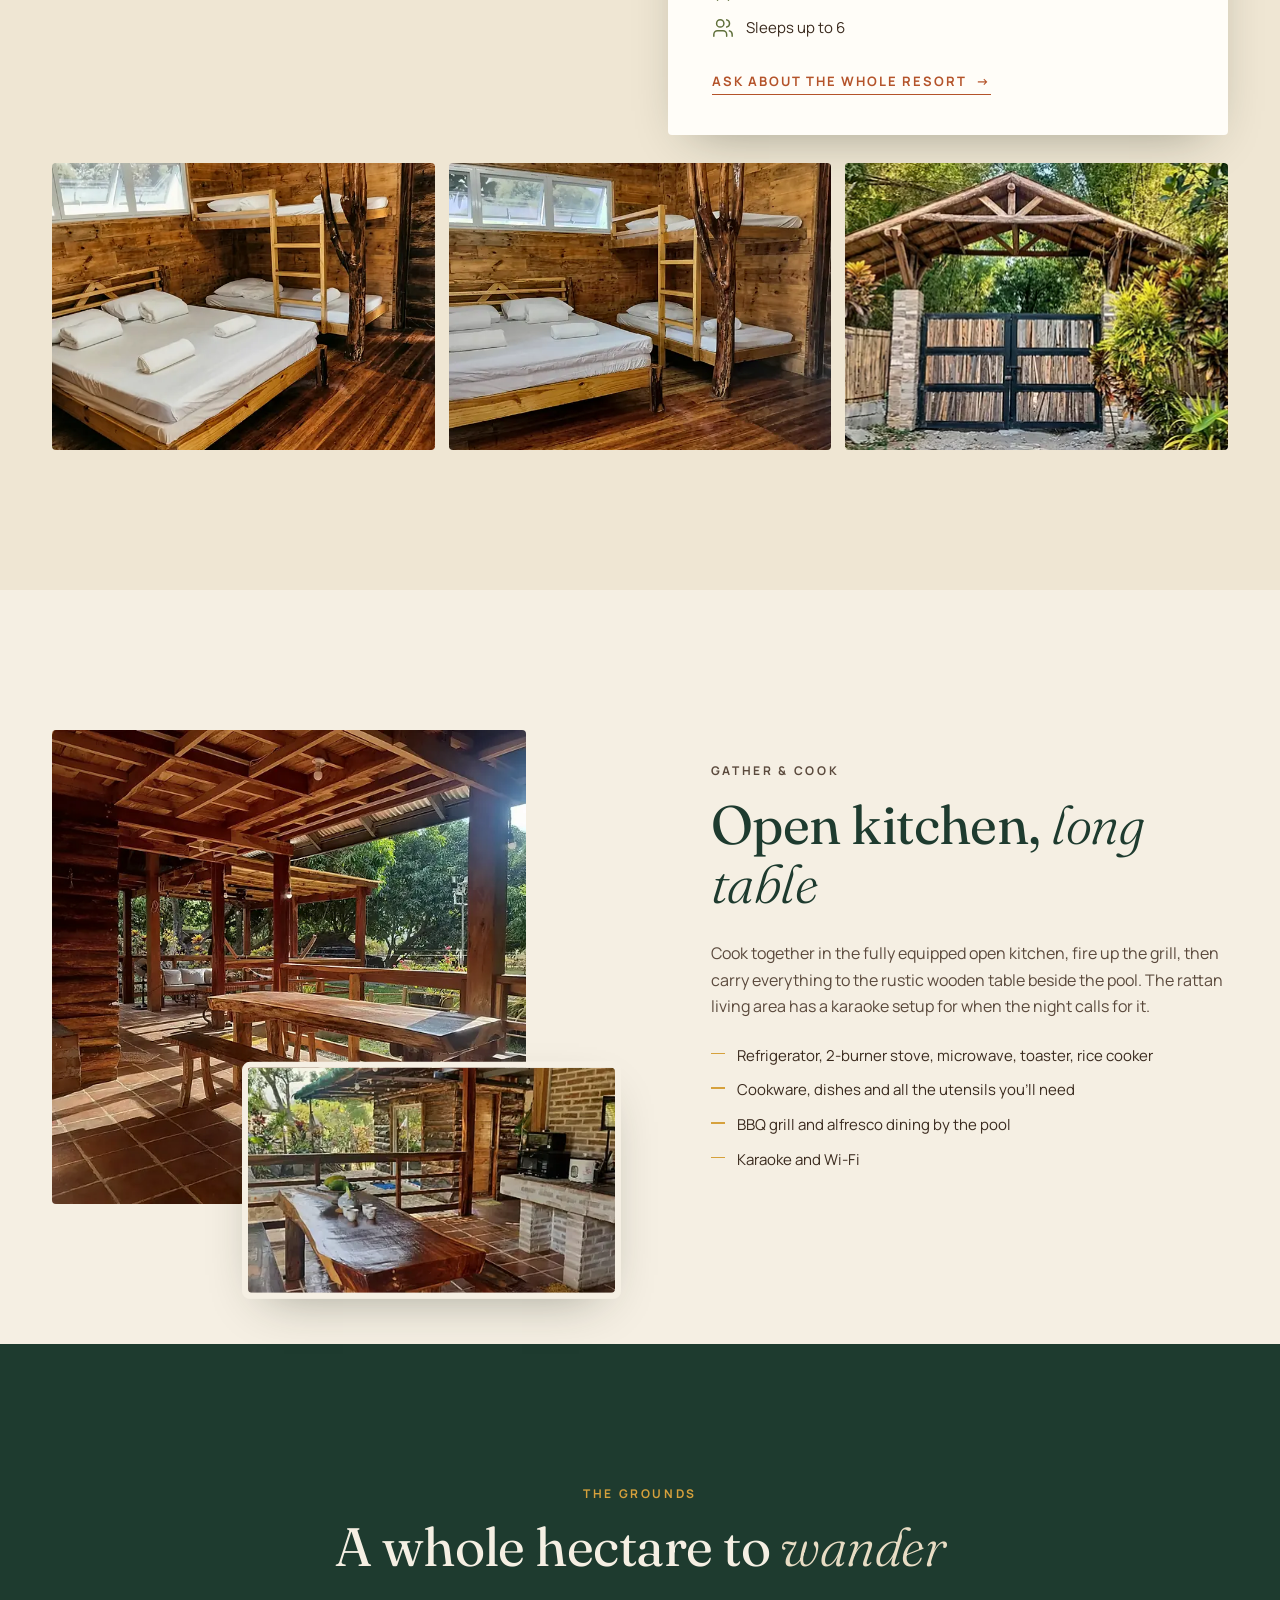
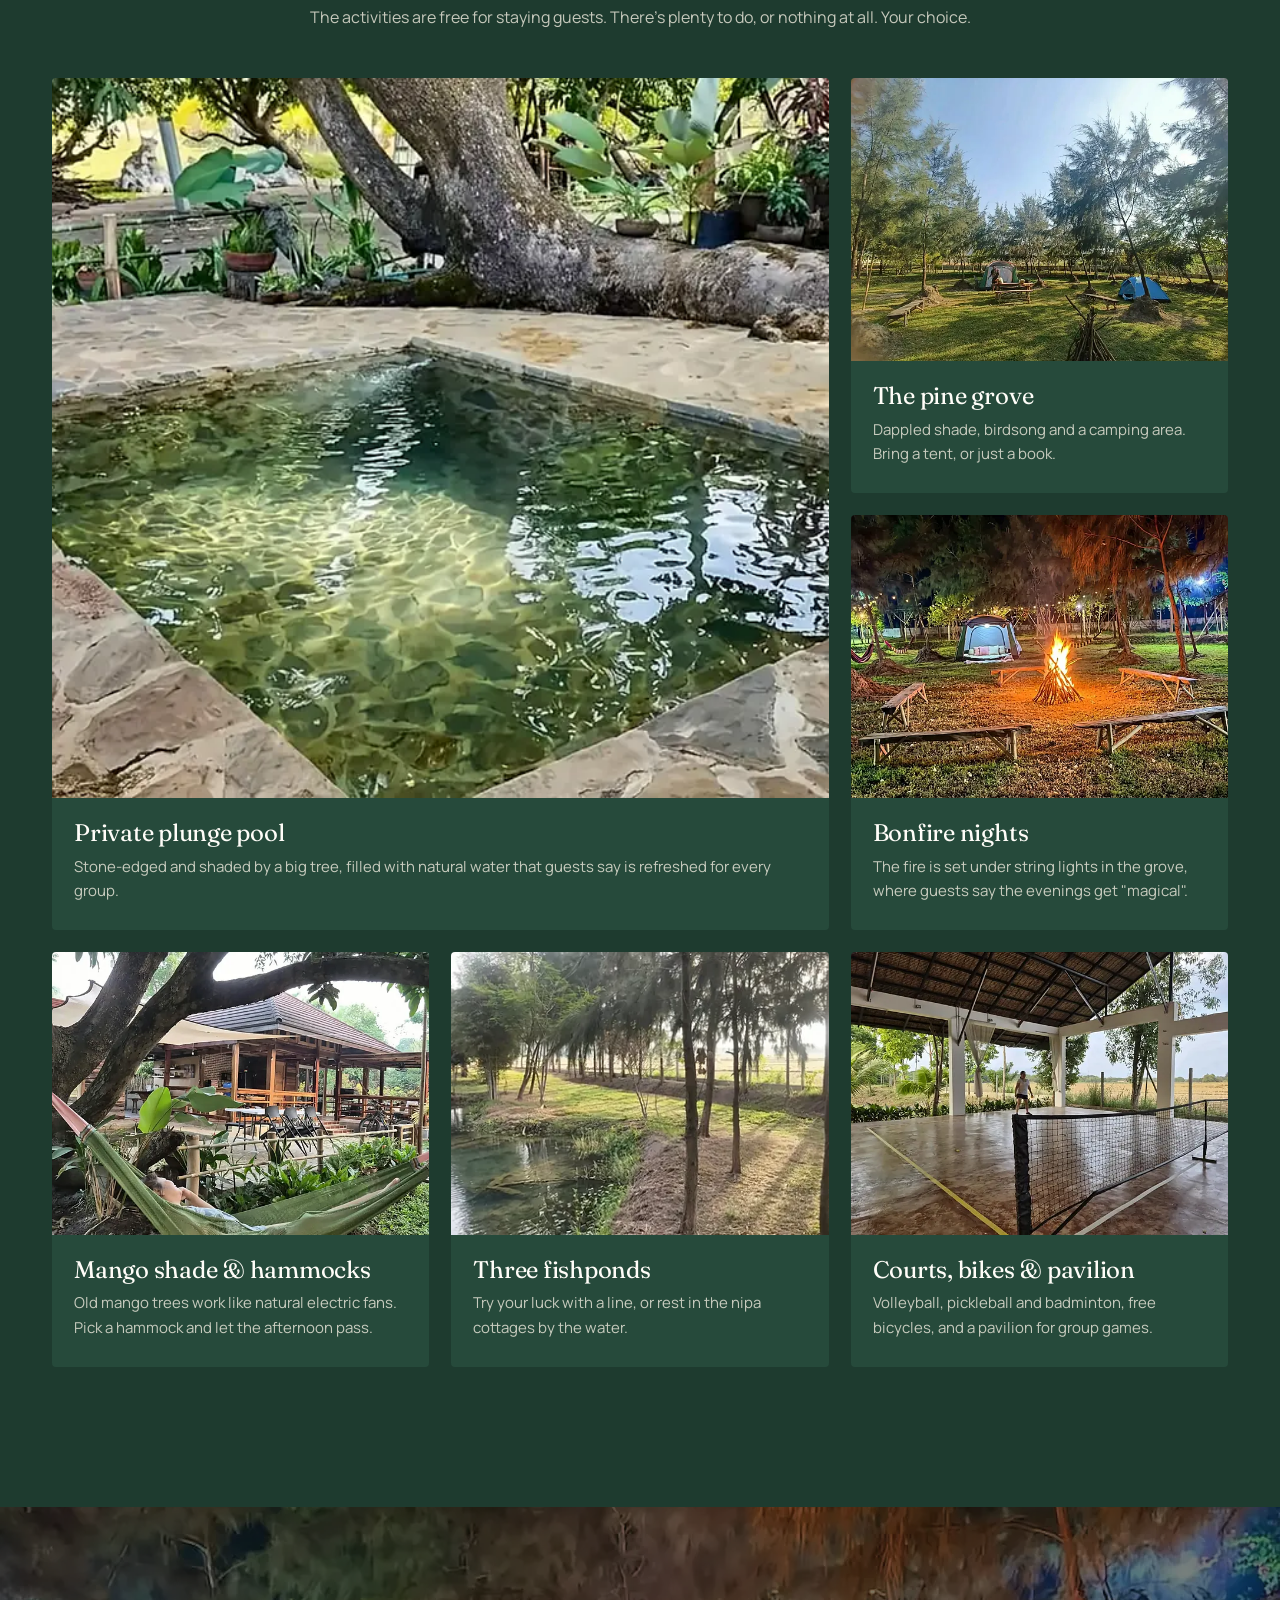
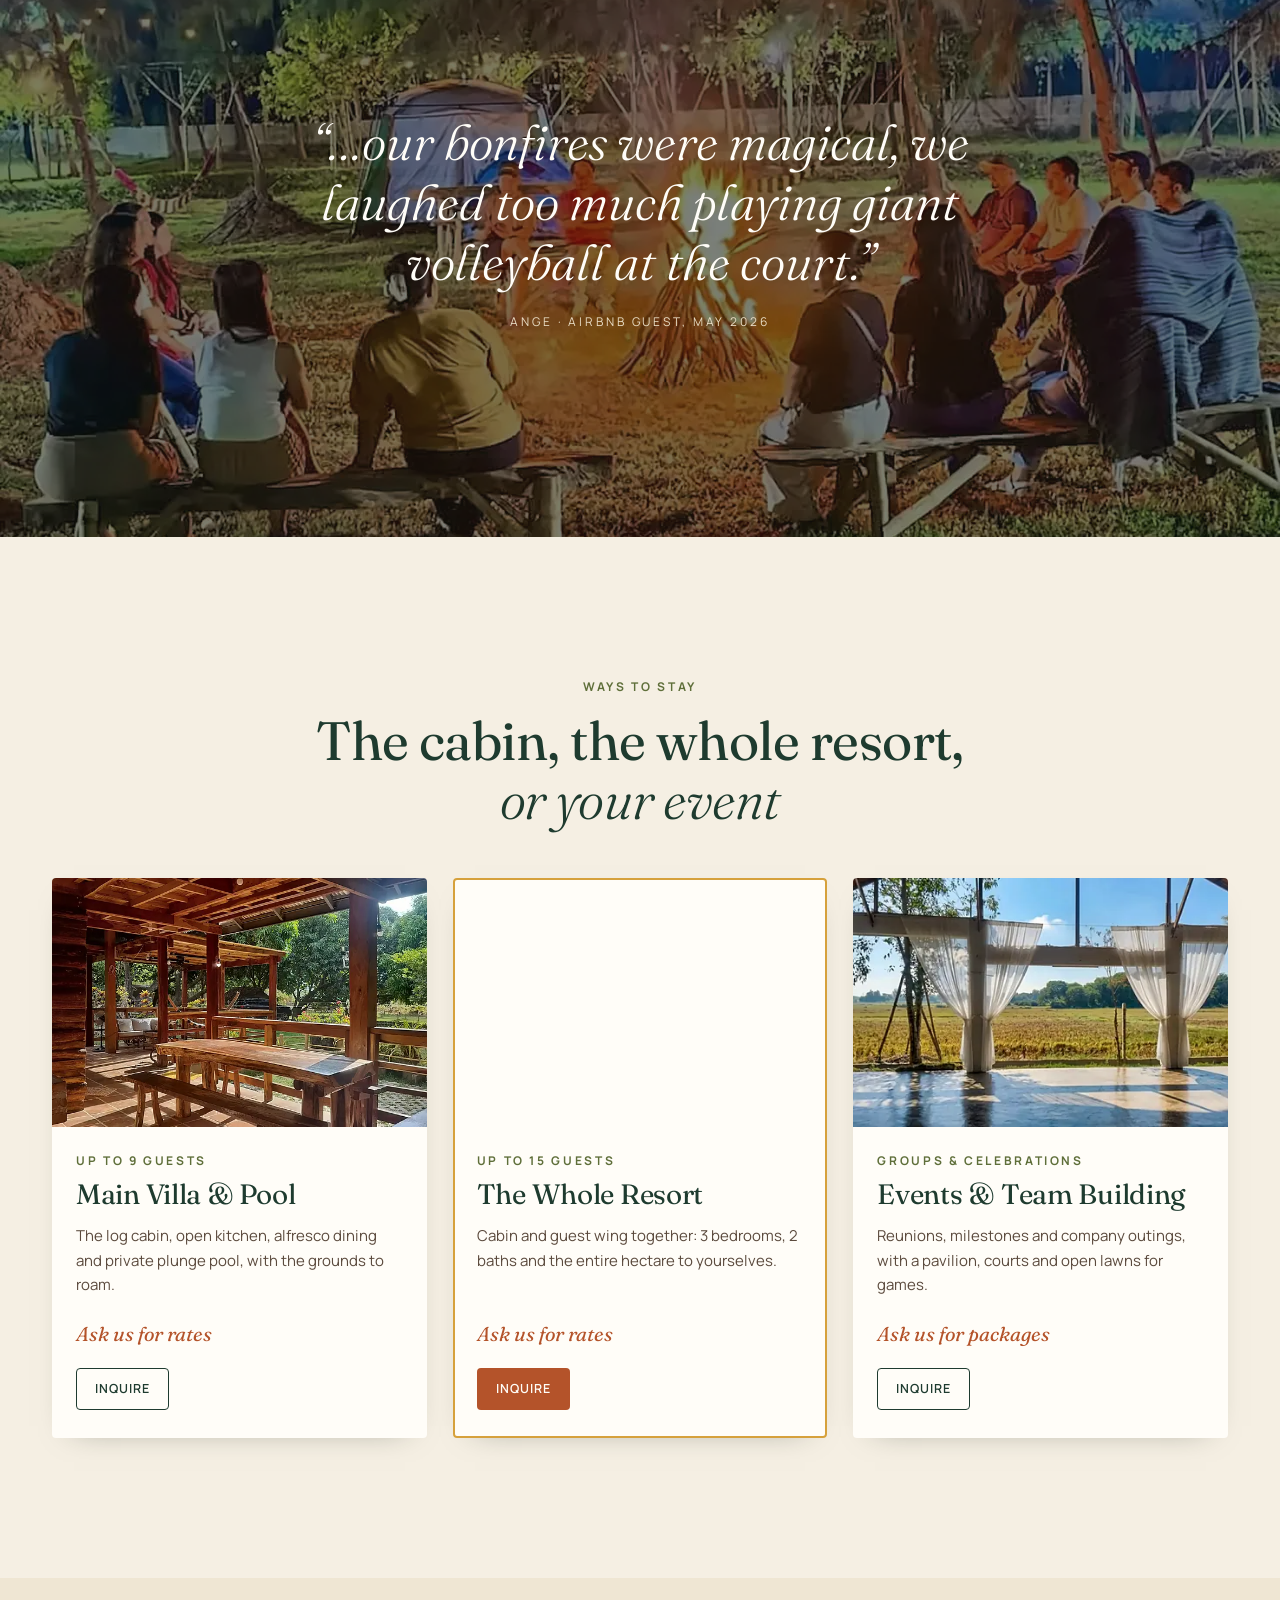
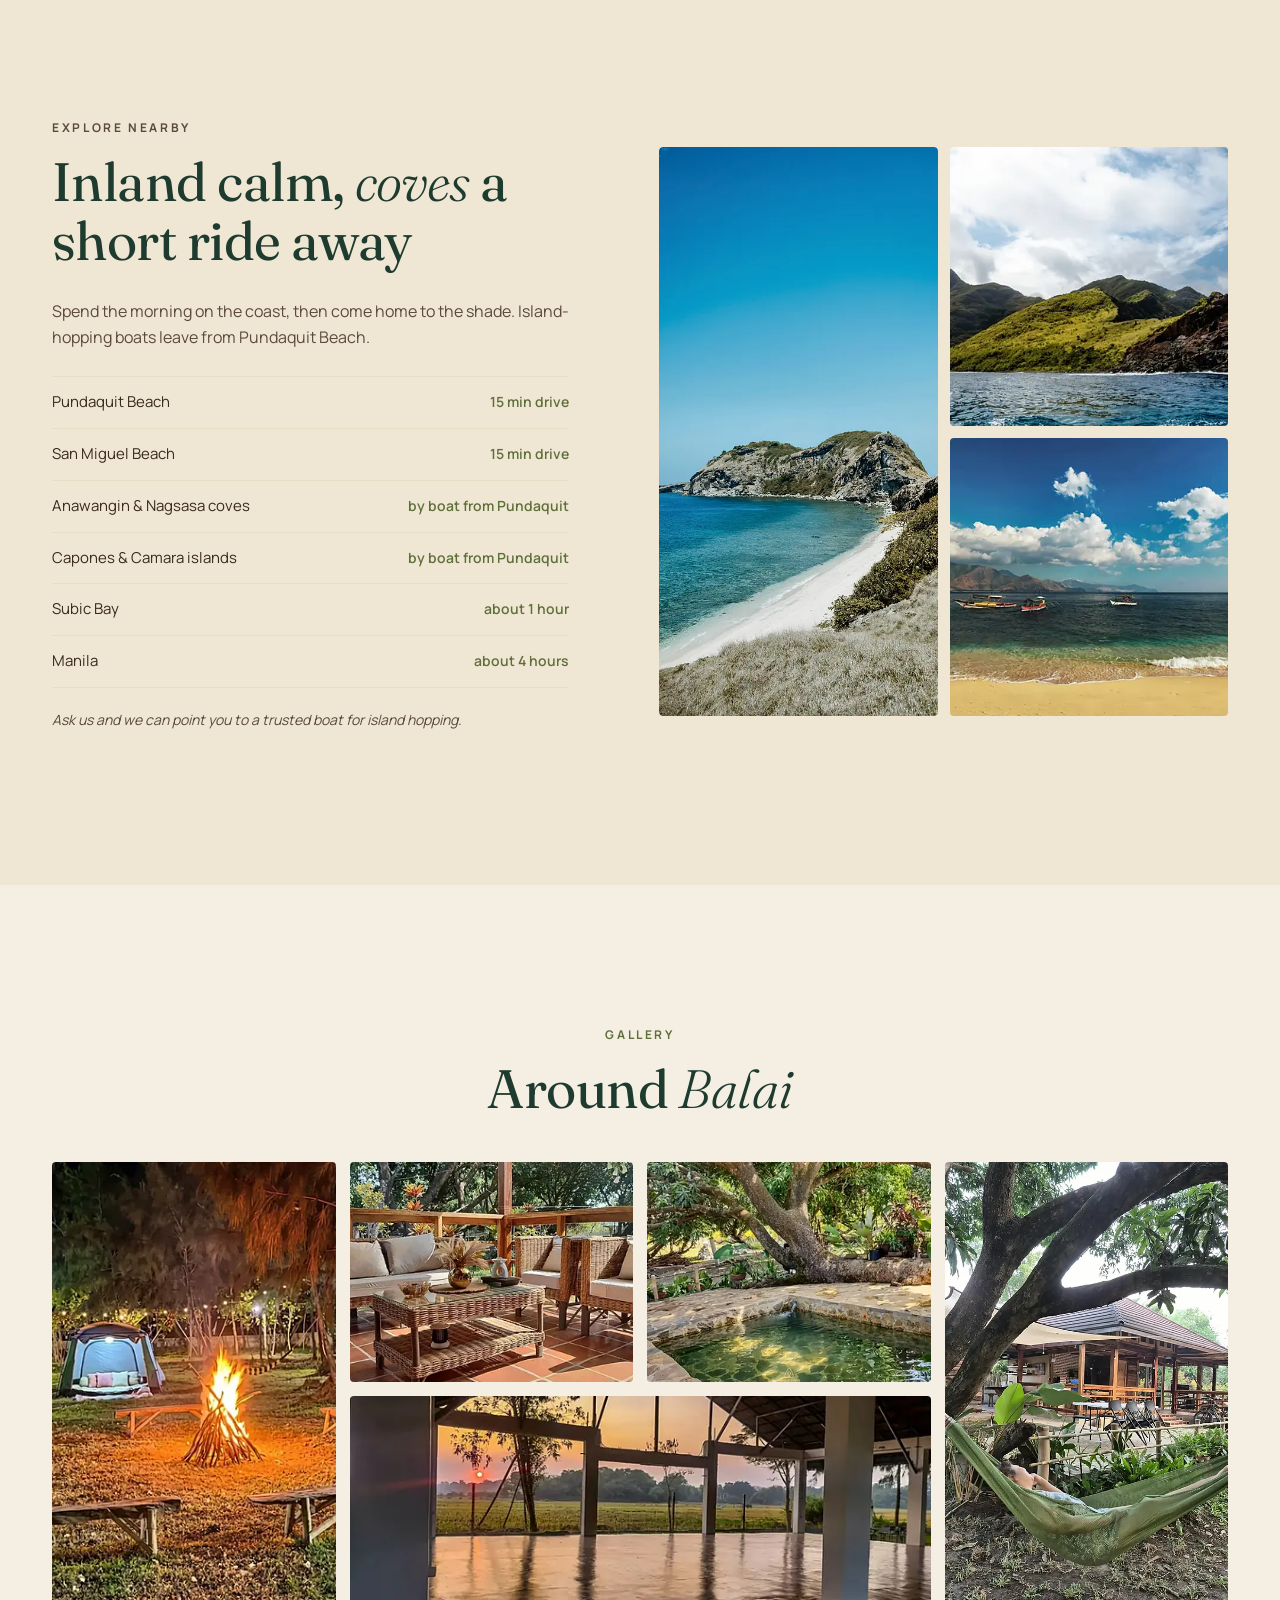
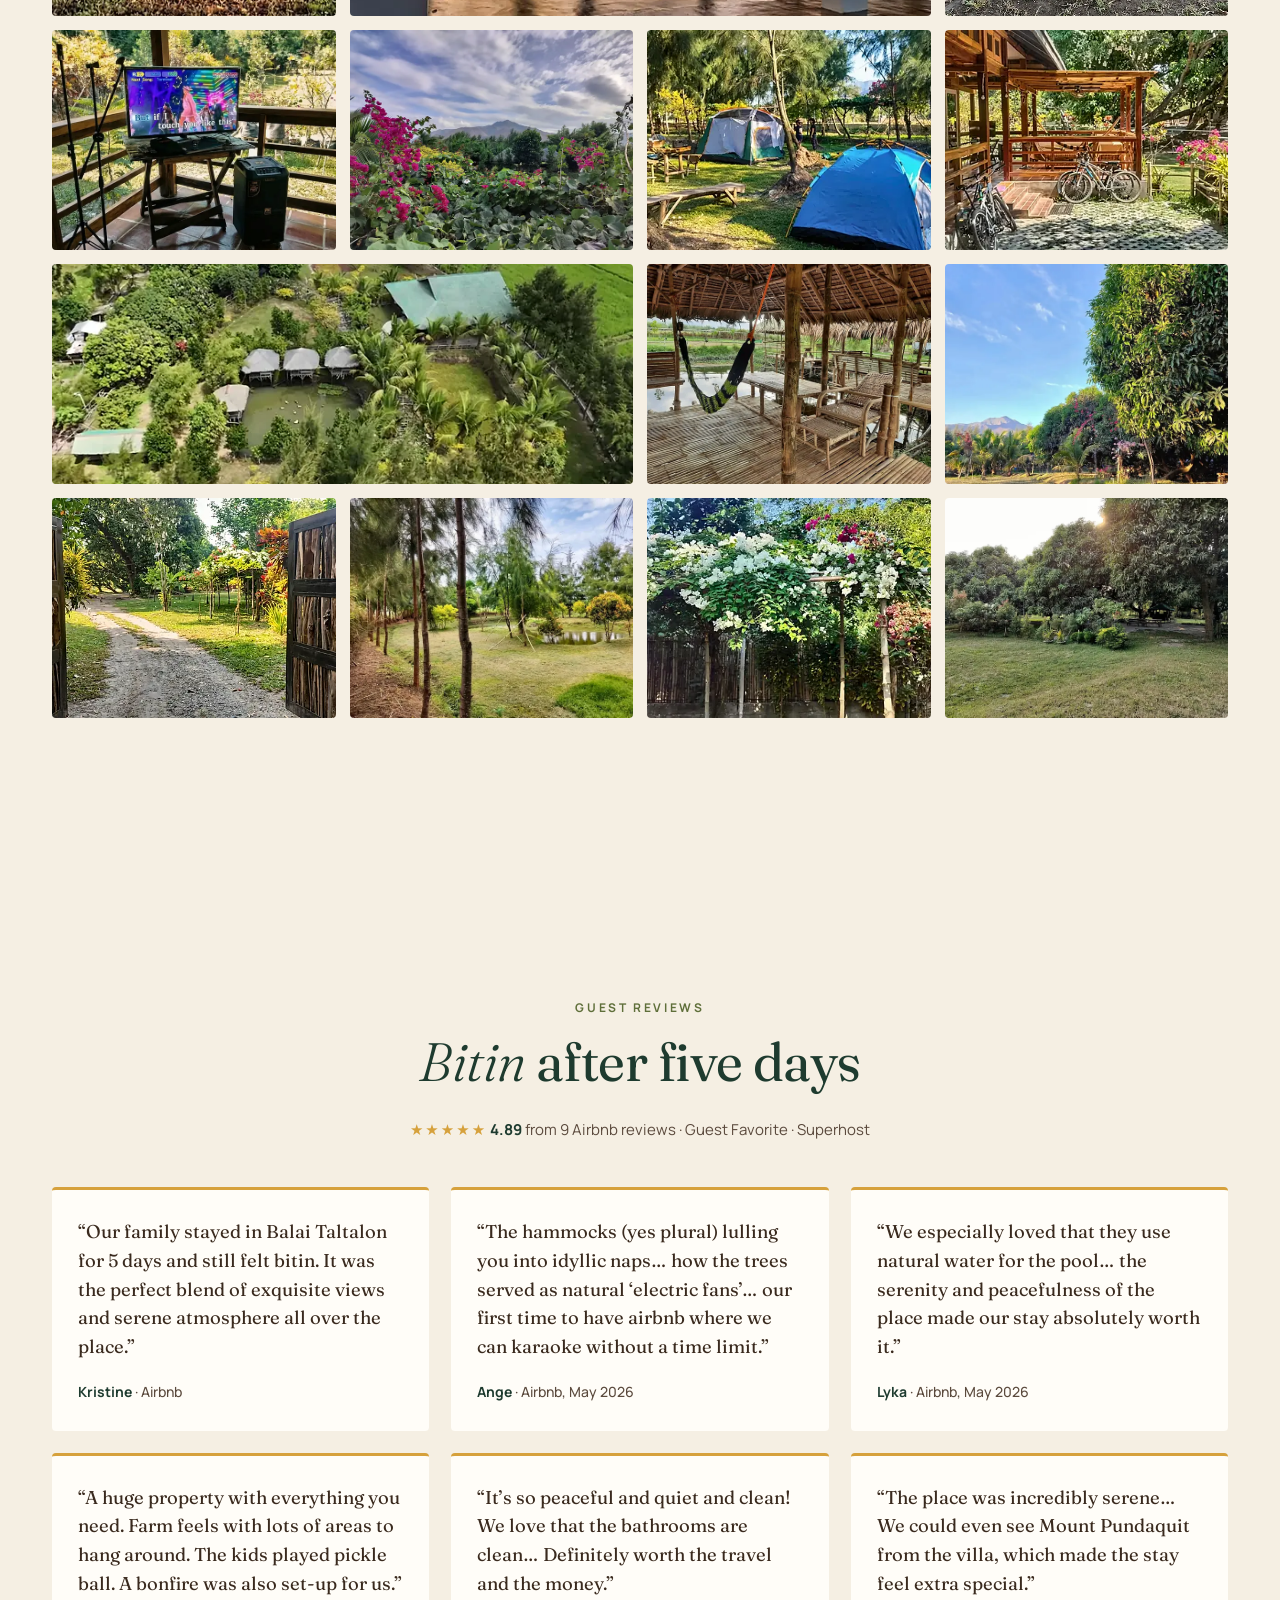
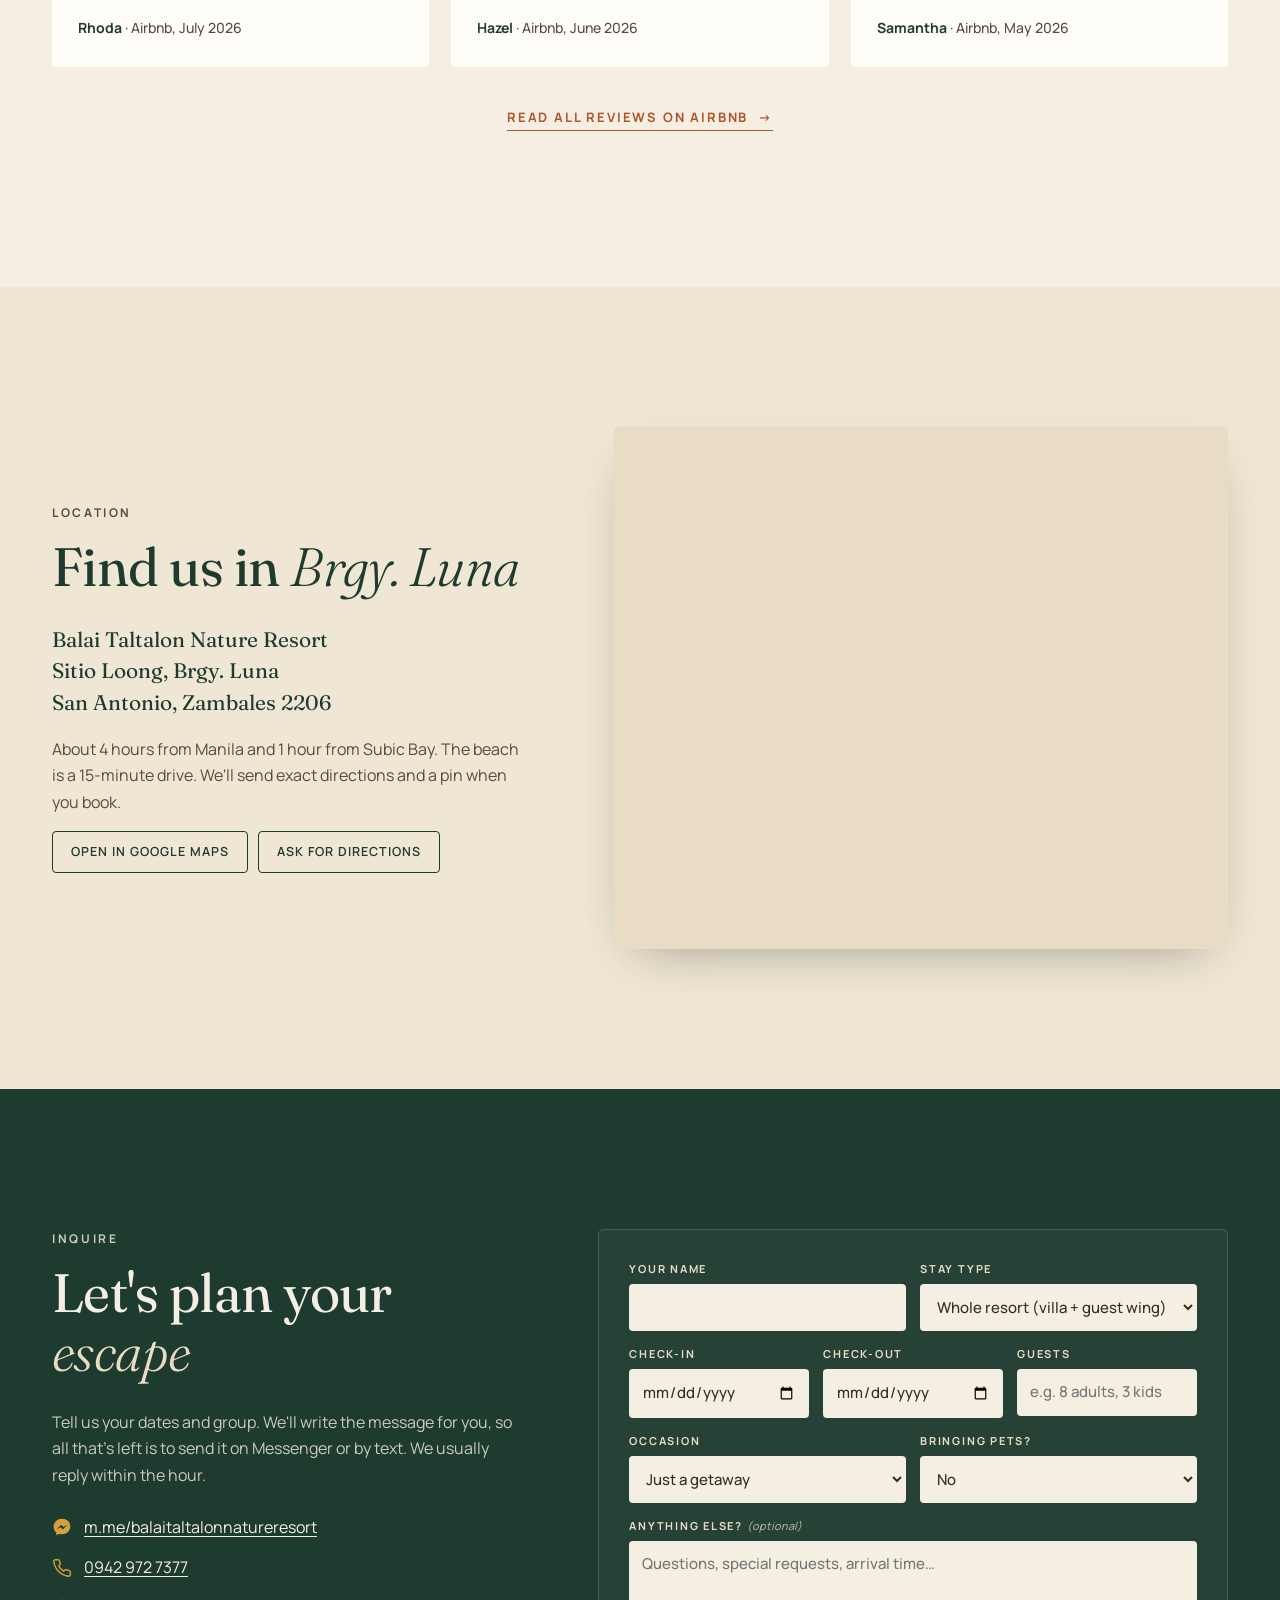
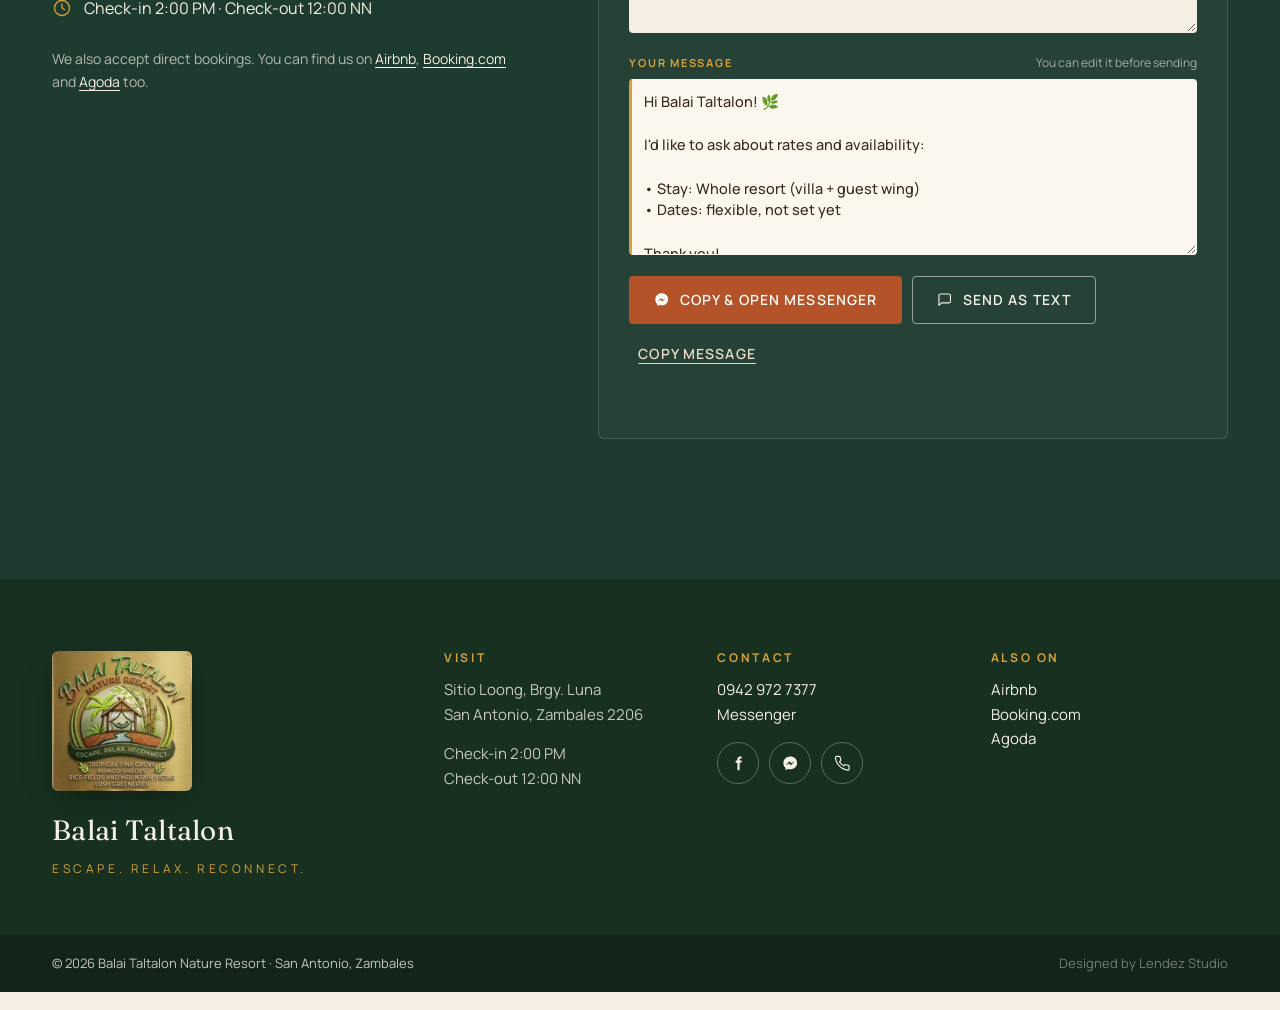
==== commit 52882461: "Remove hero eyebrow rules and em dashes - Drop the short lines around 'San Antonio · Zambales' in th" ====
--- a/index.html
+++ b/index.html
@@ -397,7 +397,7 @@
           <figcaption>Ange <span>· Airbnb, May 2026</span></figcaption>
         </figure>
         <figure class="quote reveal">
-          <blockquote>“We especially loved that they use natural water for the pool… If we could gatekeep this gem, we would — that’s how much we loved it and how badly we want to come back!”</blockquote>
+          <blockquote>“We especially loved that they use natural water for the pool… the serenity and peacefulness of the place made our stay absolutely worth it.”</blockquote>
           <figcaption>Lyka <span>· Airbnb, May 2026</span></figcaption>
         </figure>
         <figure class="quote reveal">
--- a/css/style.css
+++ b/css/style.css
@@ -65,8 +65,7 @@
   color: var(--moss);
   margin-bottom: 14px;
 }
-.eyebrow-ruled { display: inline-flex; align-items: center; gap: 14px; color: var(--sand); }
-.eyebrow-ruled::before, .eyebrow-ruled::after { content: ""; width: 34px; height: 1px; background: currentColor; opacity: .8; }
+.eyebrow-ruled { color: var(--sand); }
 .eyebrow-light { color: var(--gold); }
 .script { font-family: var(--serif); font-style: italic; font-weight: 300; font-size: clamp(24px, 3.4vw, 34px); color: var(--moss); margin: 0; }
 .display { font-size: clamp(42px, 7.2vw, 84px); margin: 0 0 6px; color: var(--pine); }
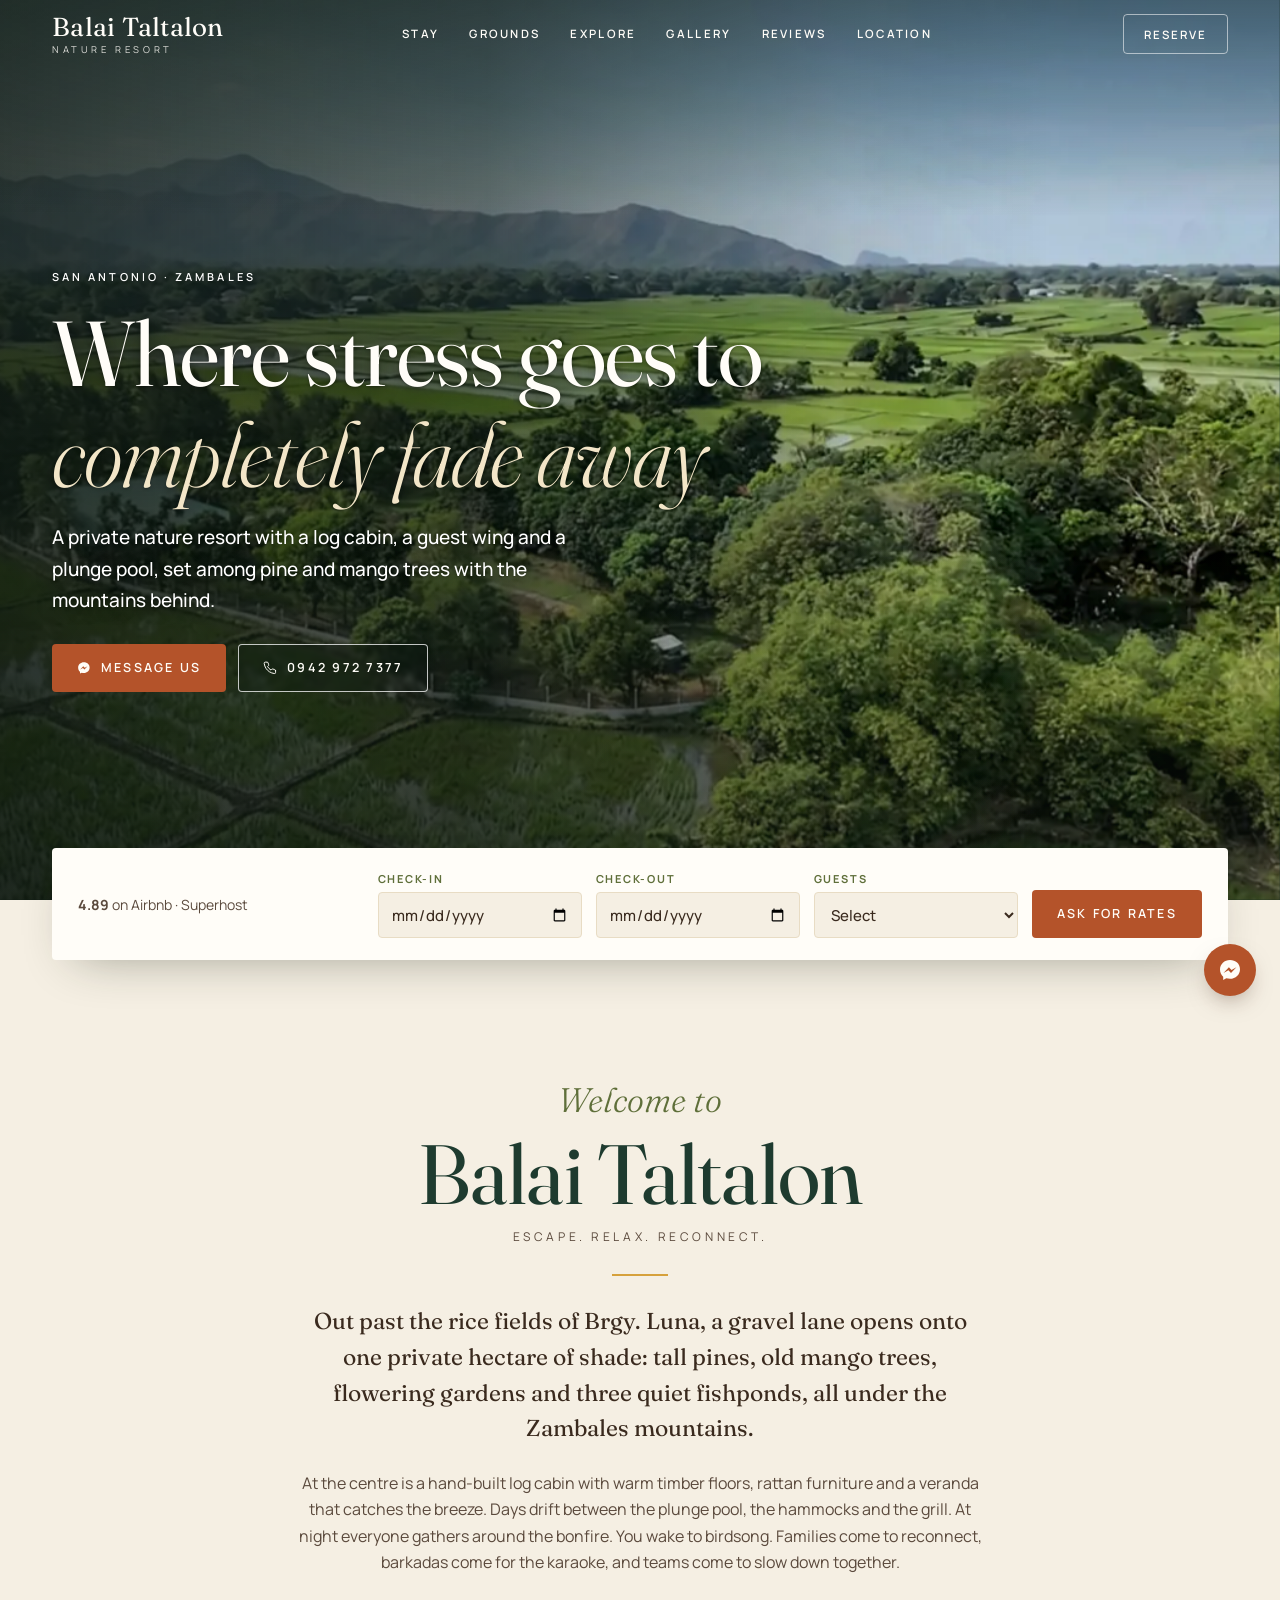
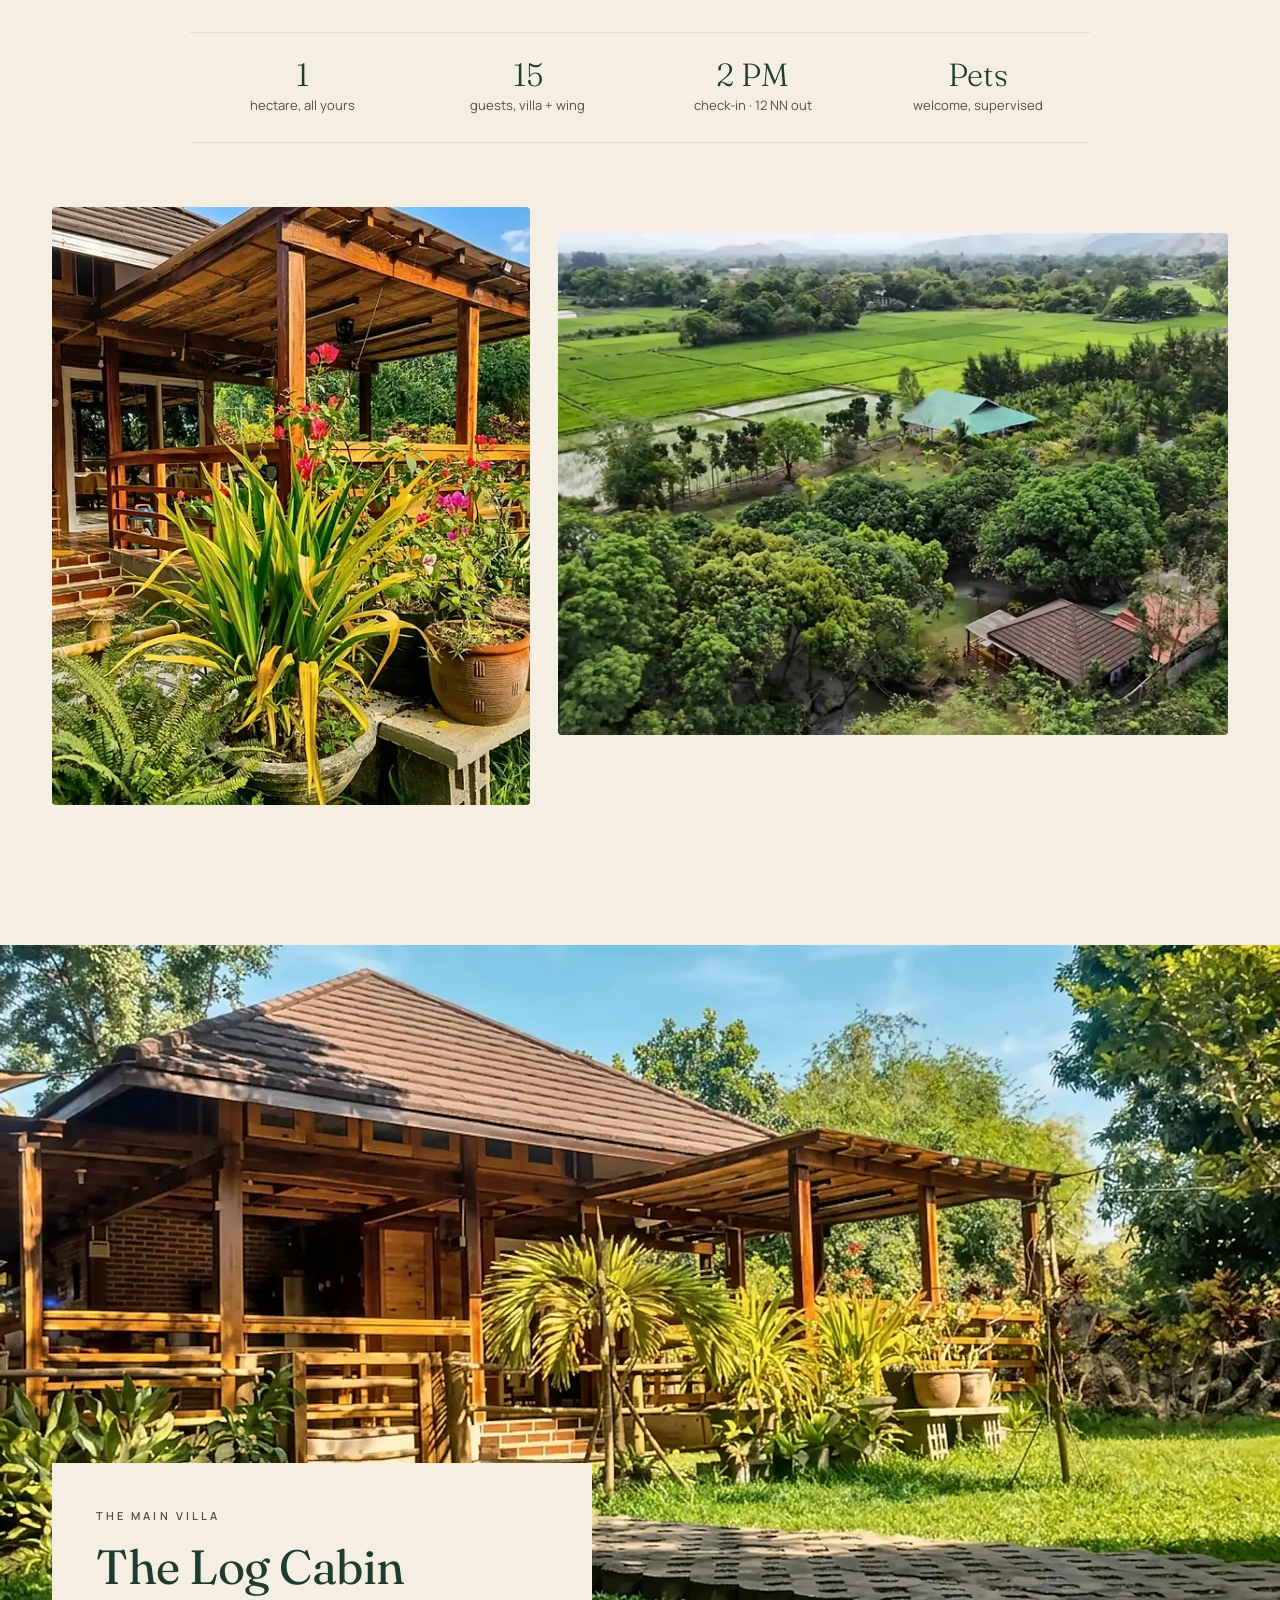
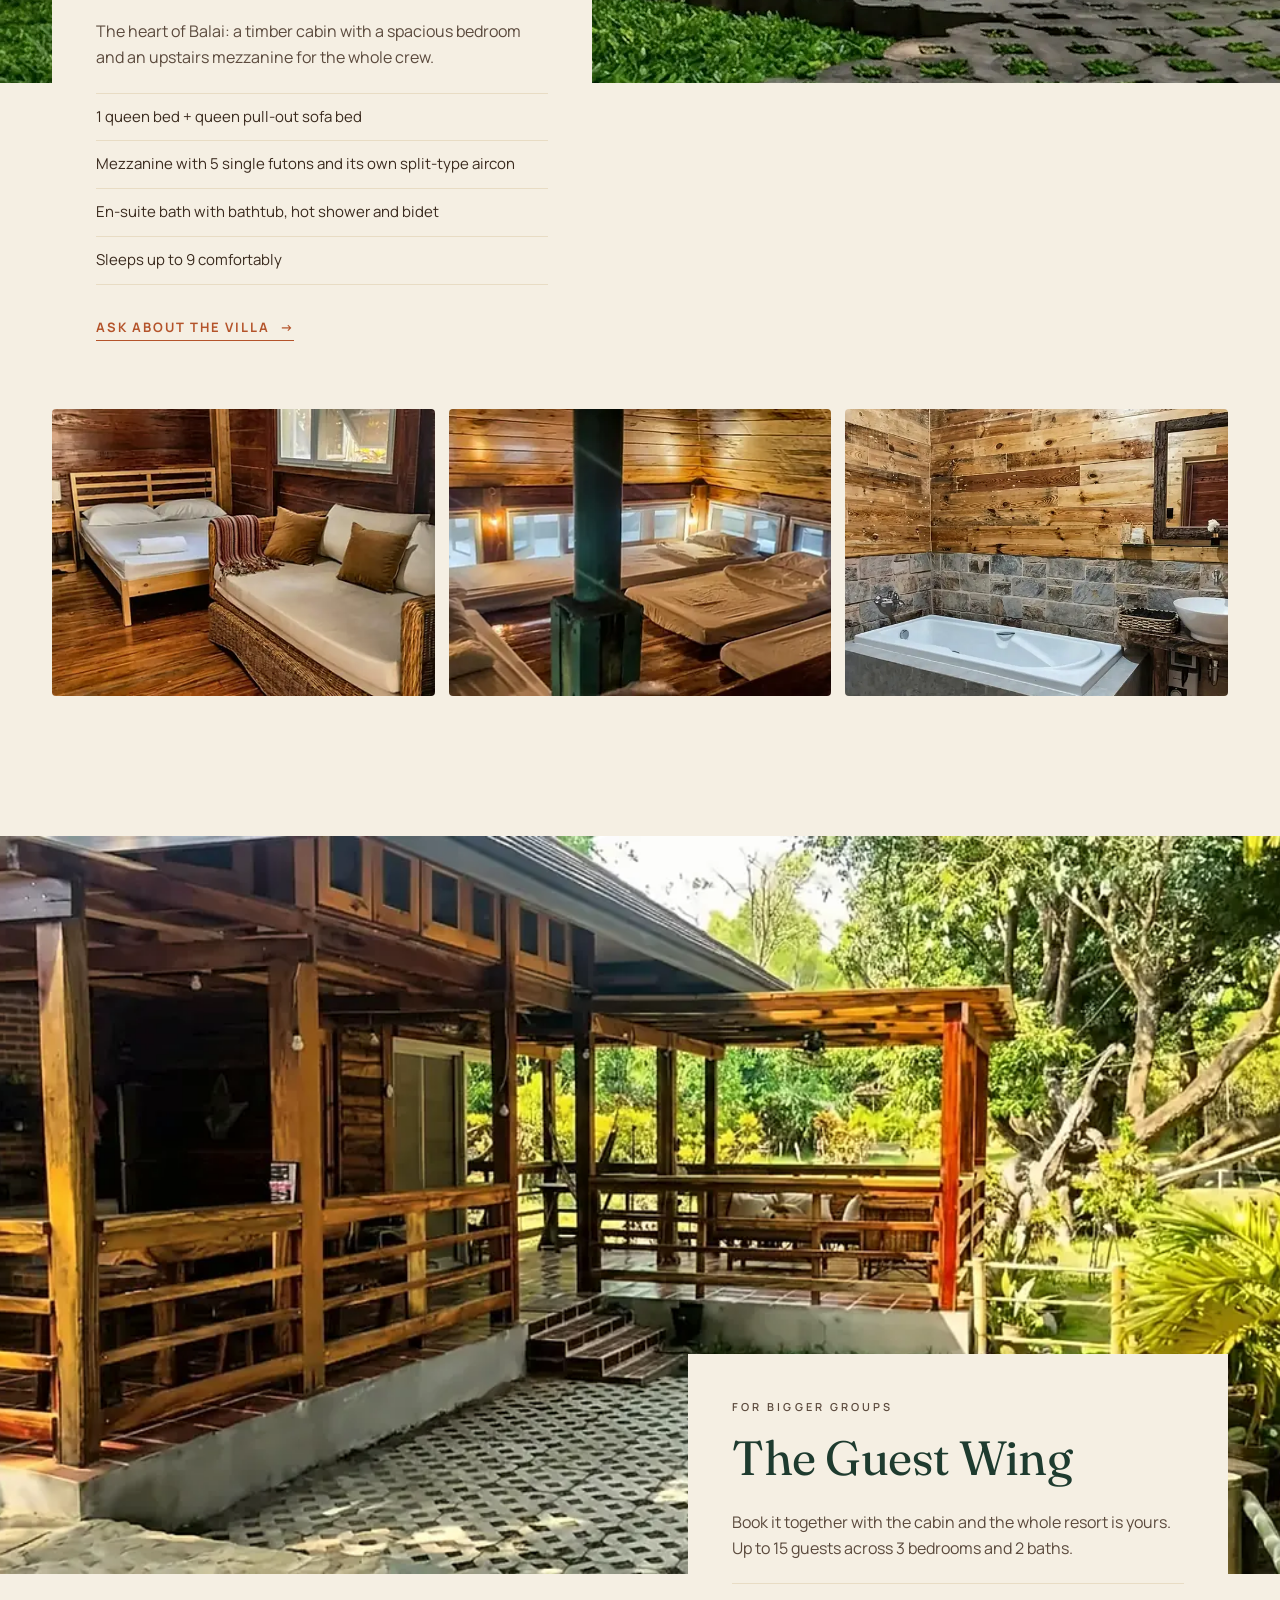
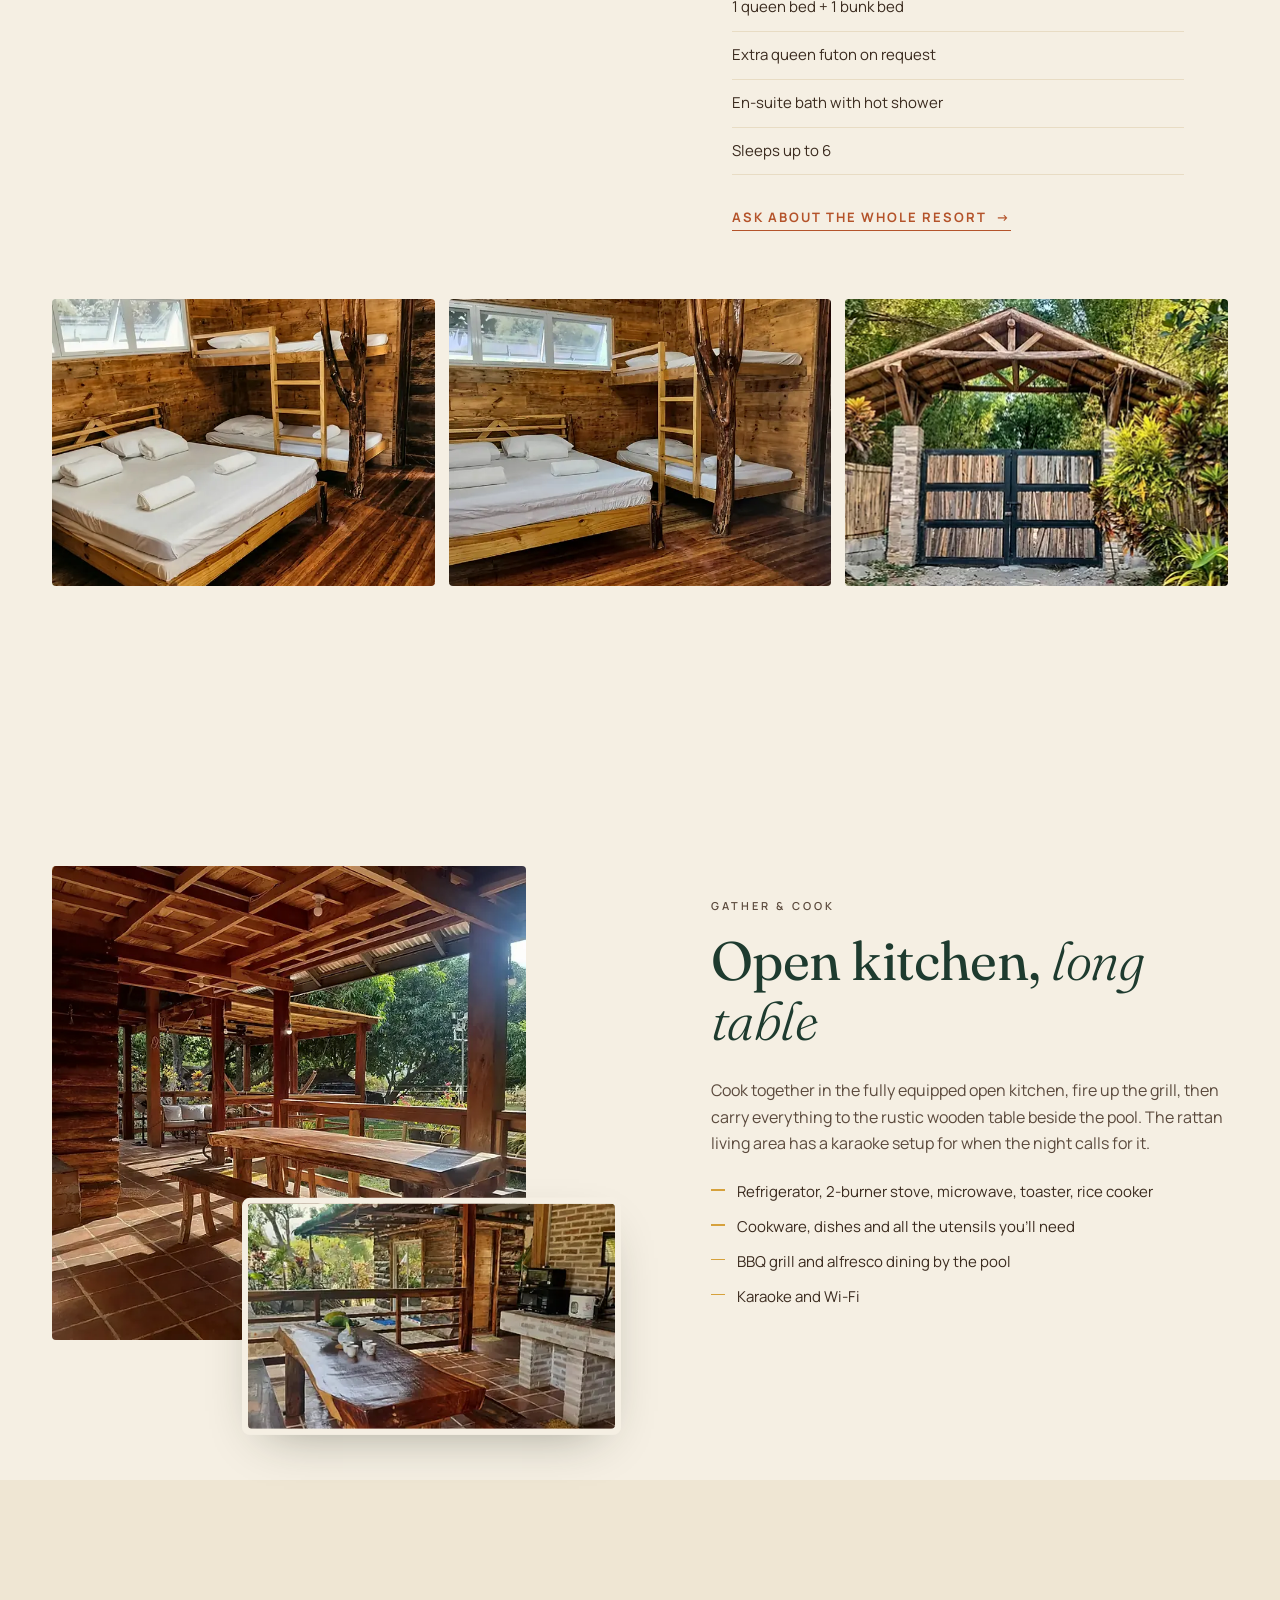
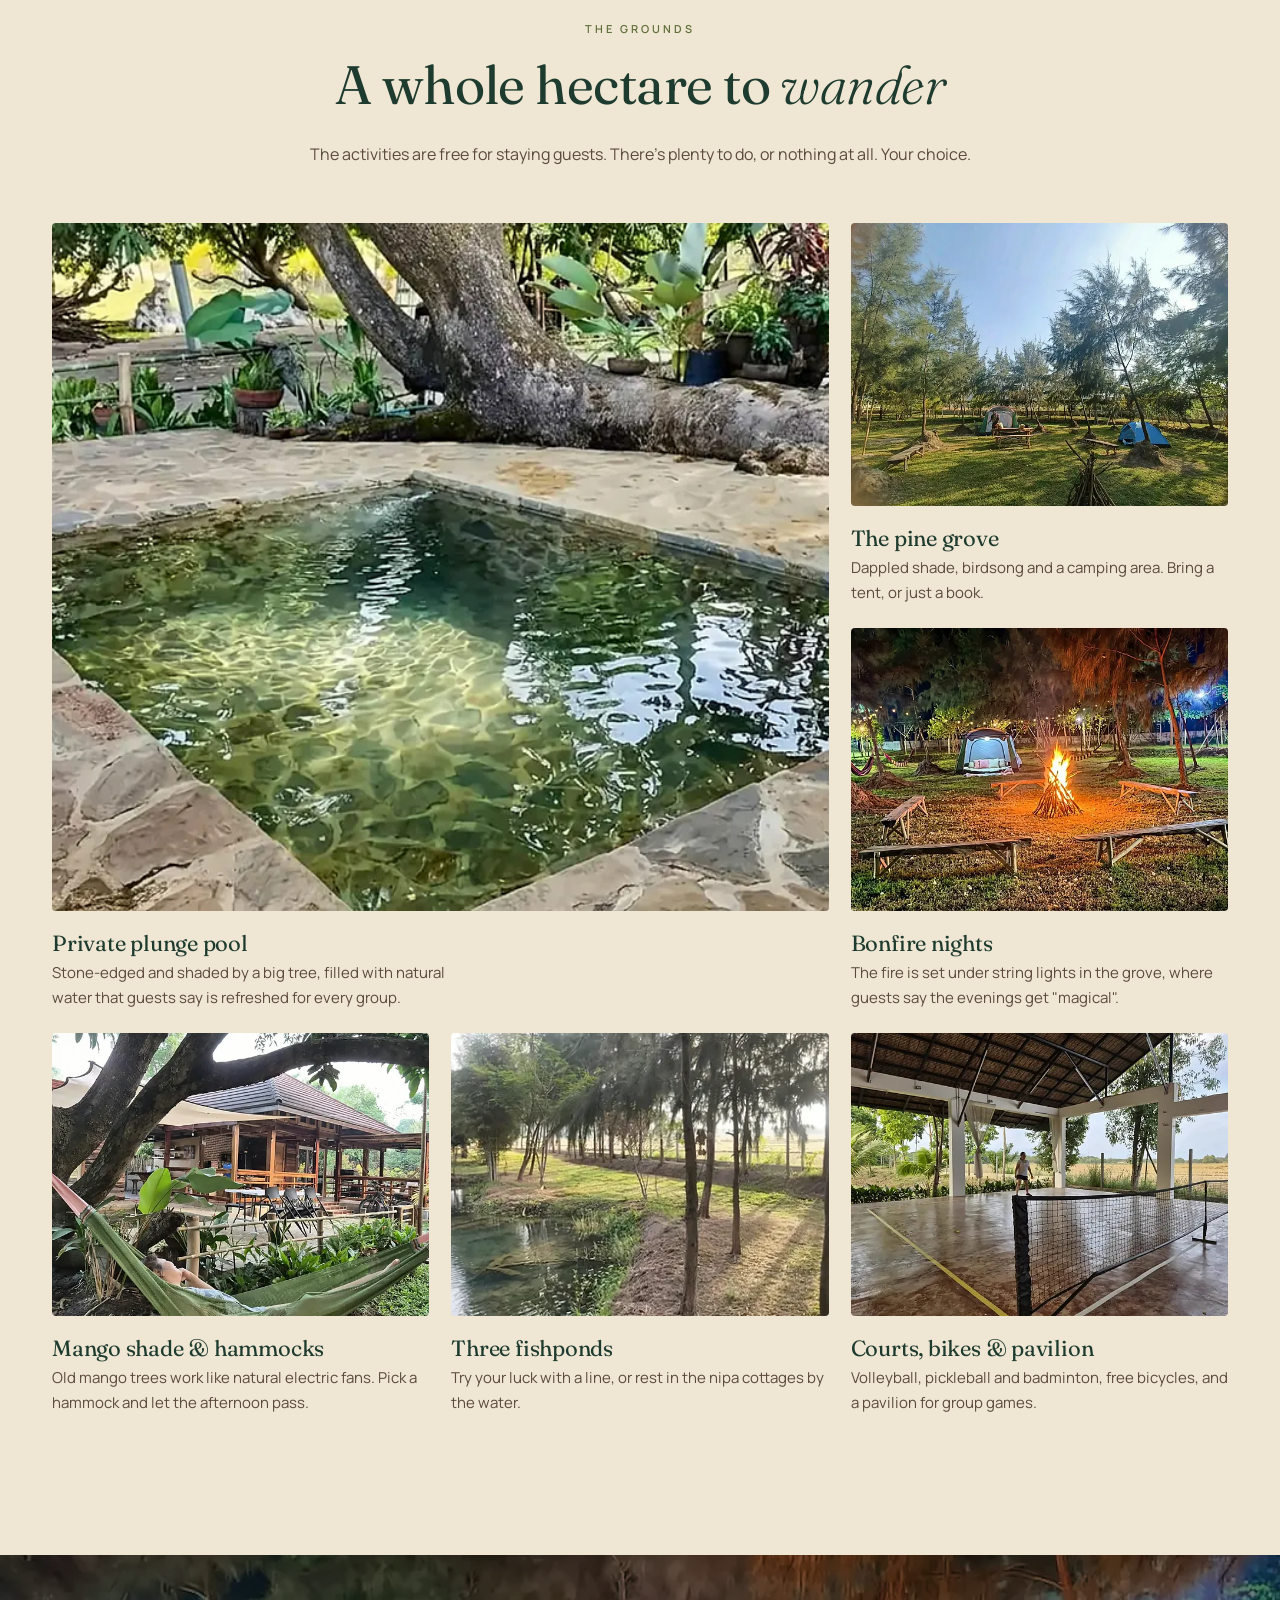
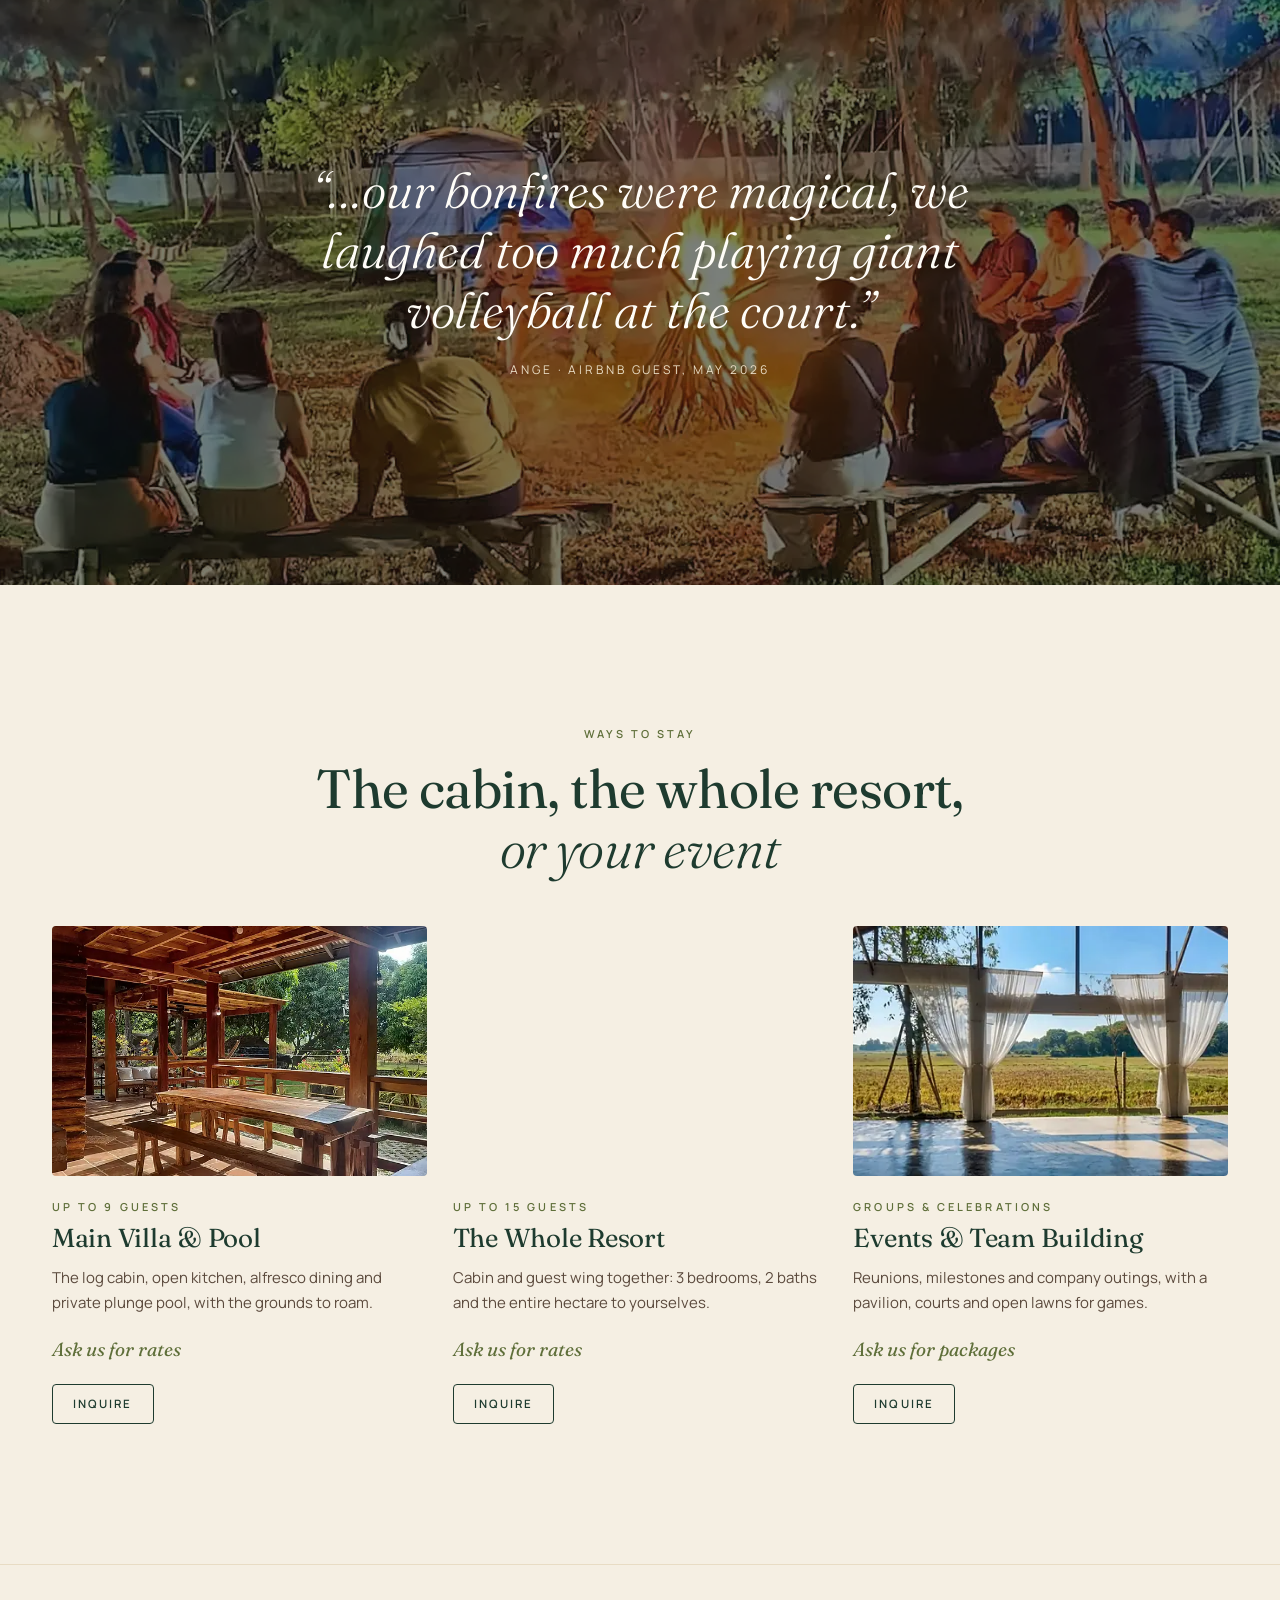
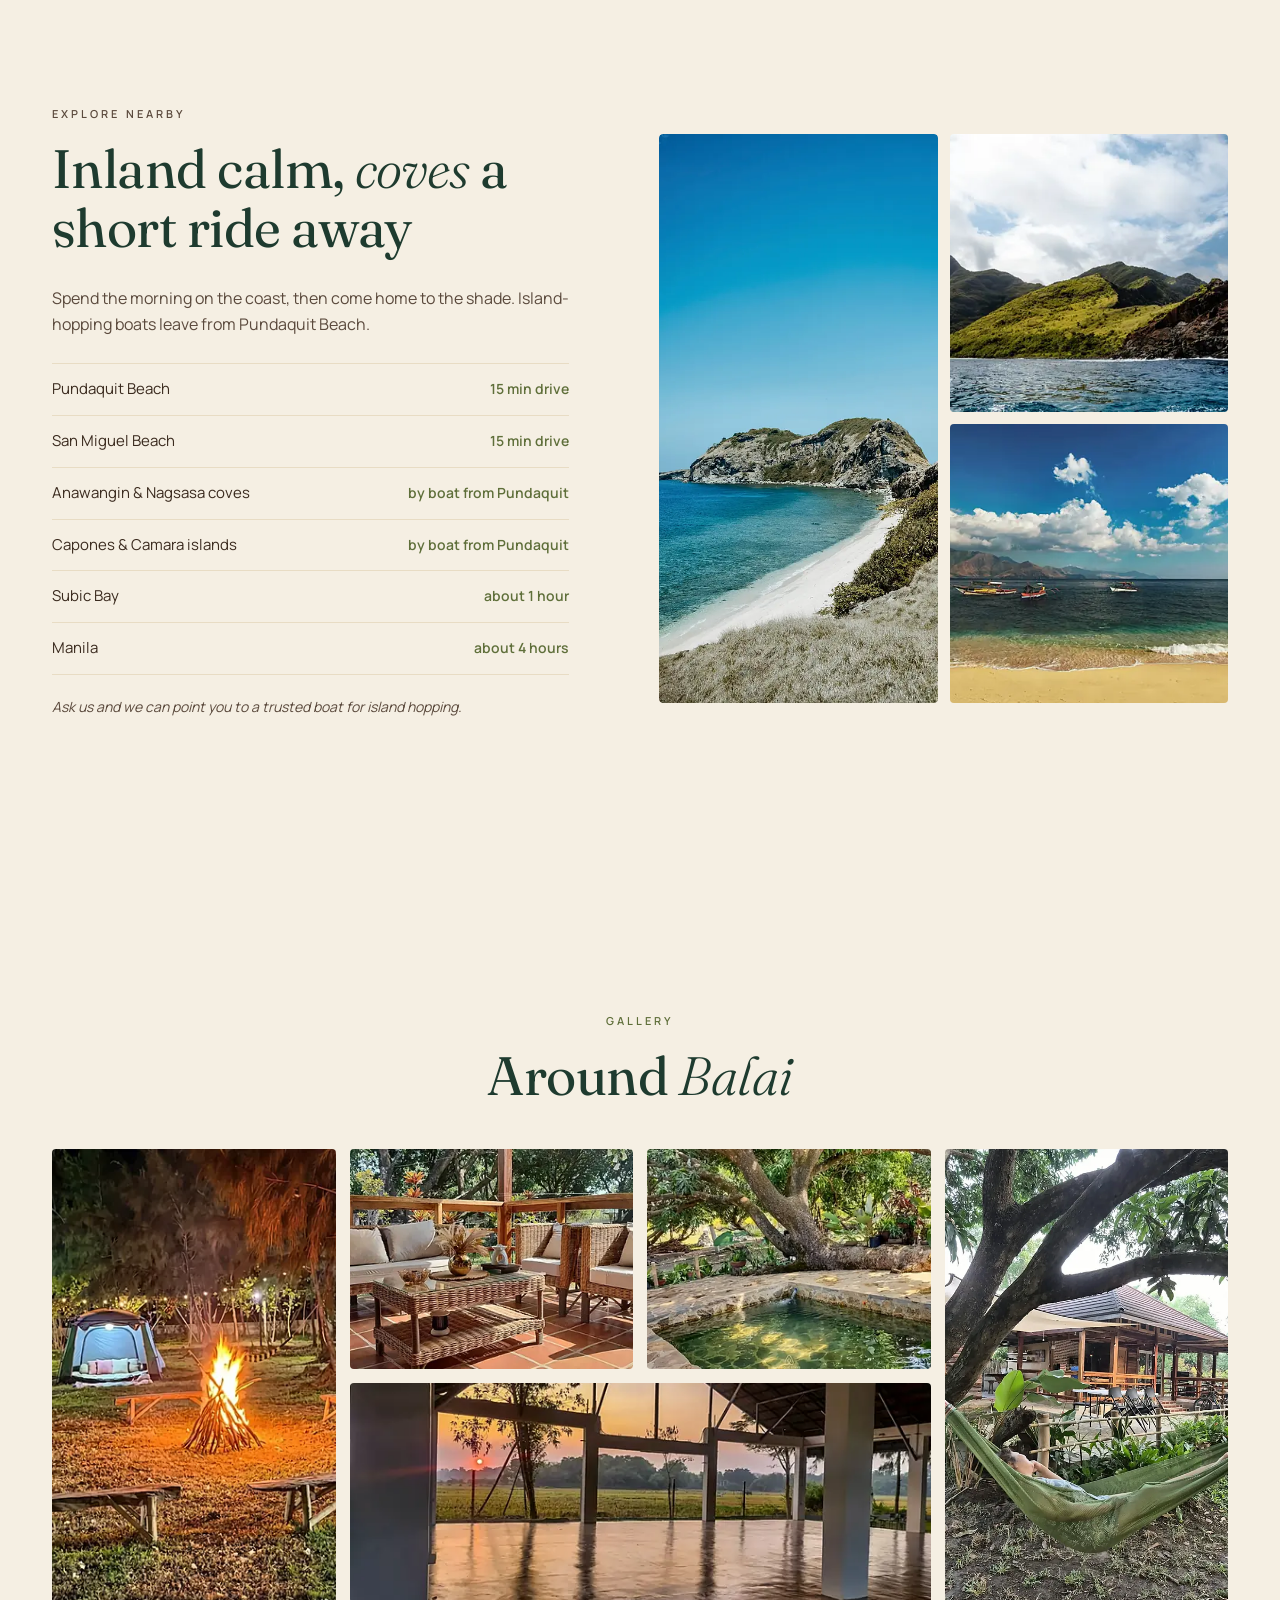
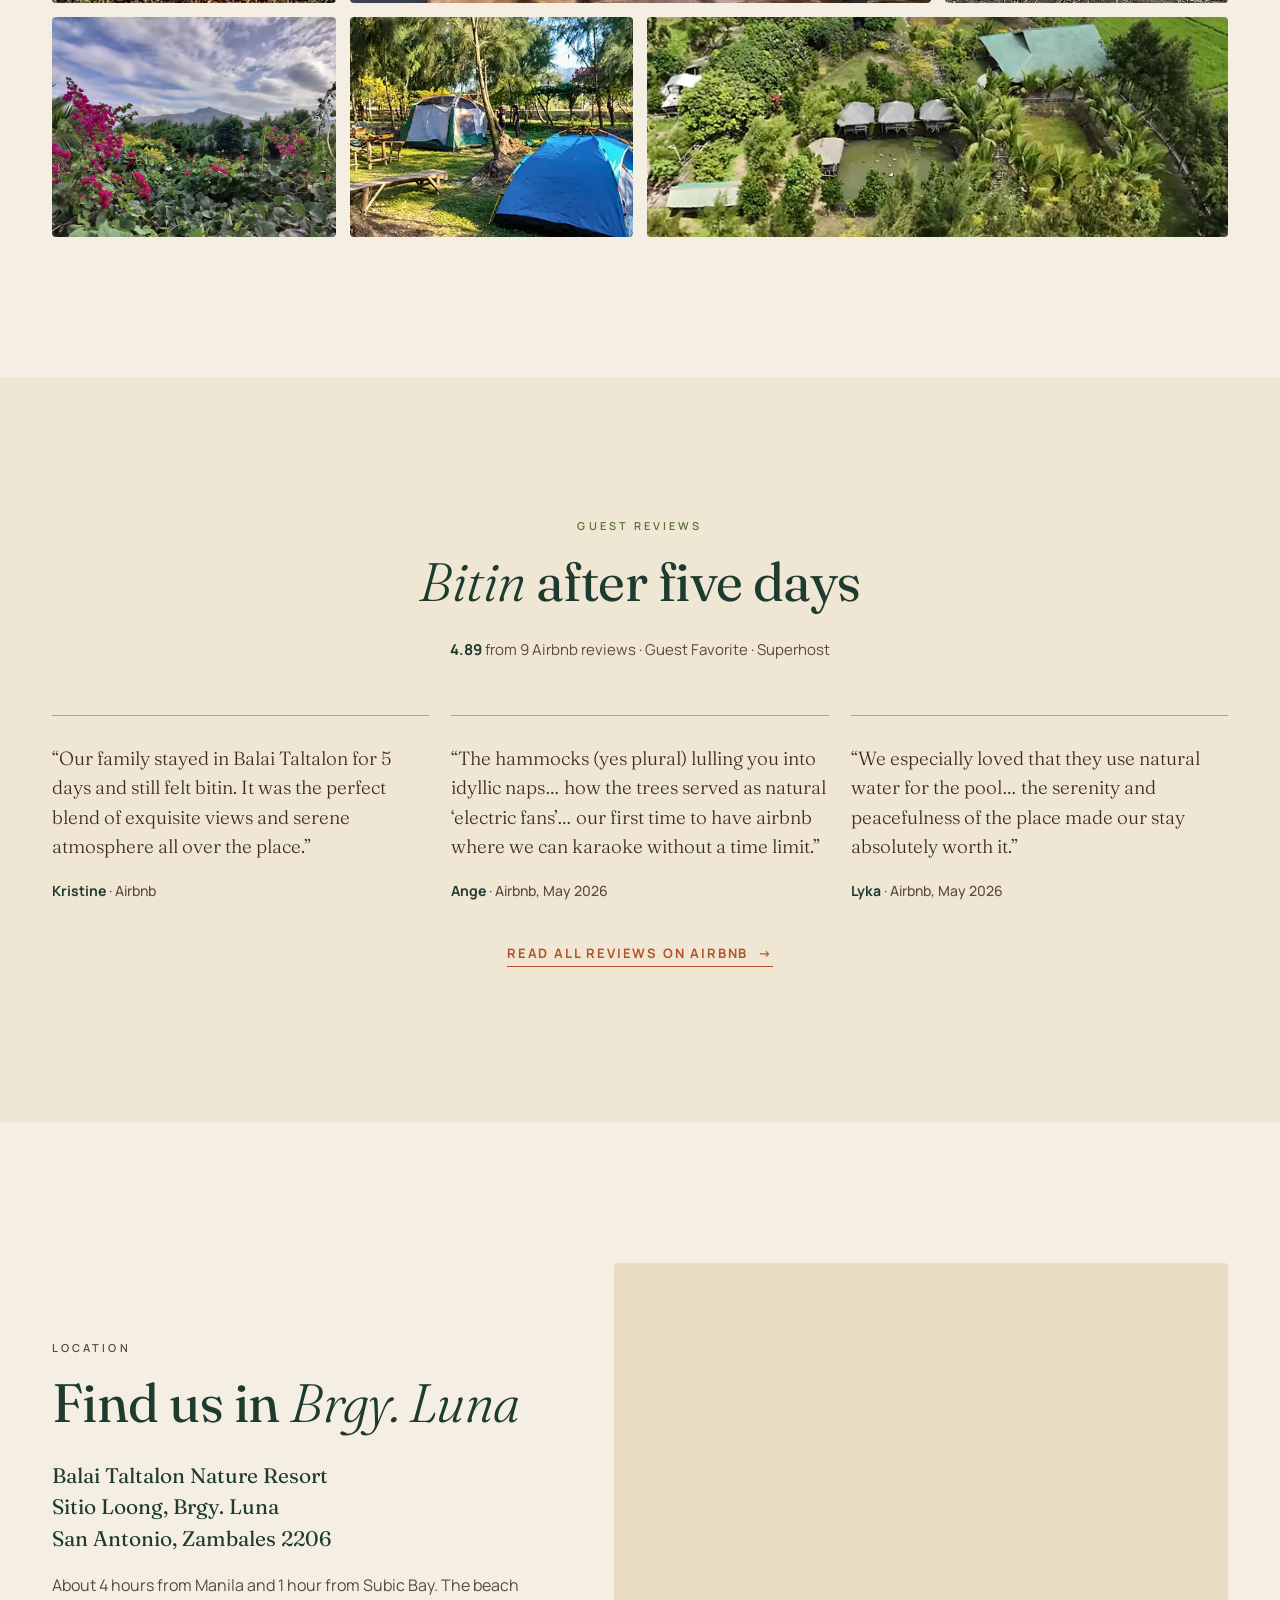
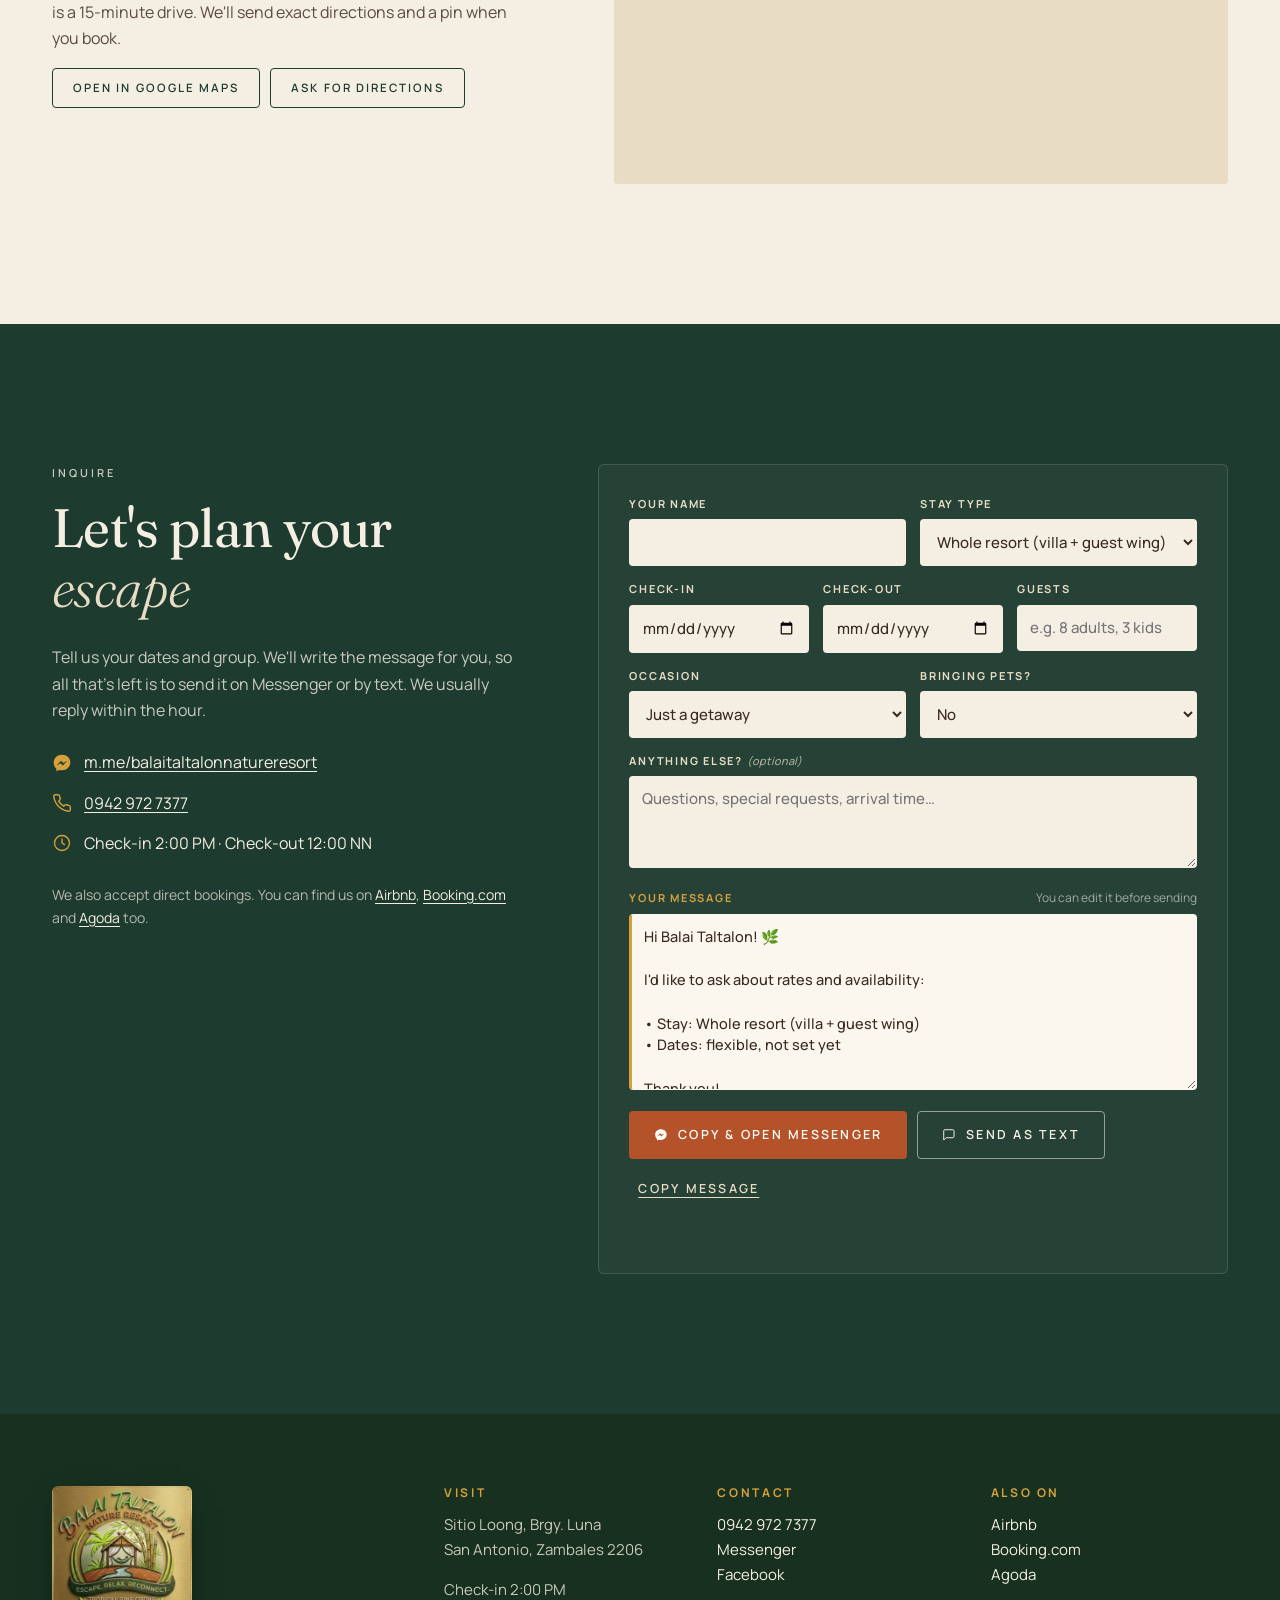
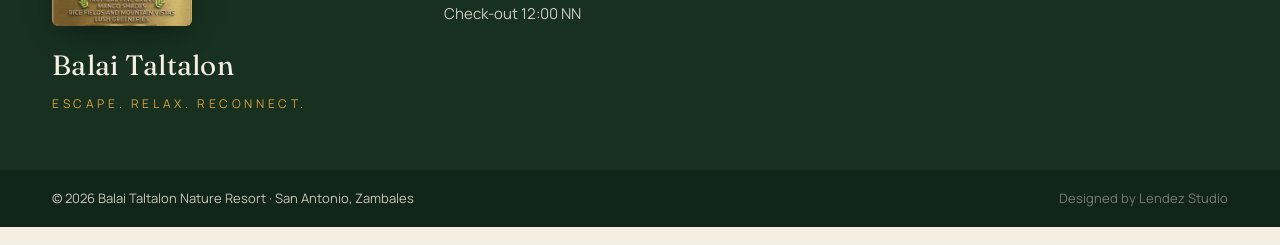
==== commit 569bab24: "Minimalist refinement pass - Fewer elements: gallery trimmed to 8, reviews to 3, no scroll cue,   no" ====
--- a/index.html
+++ b/index.html
@@ -69,7 +69,7 @@
         <a href="#location">Location</a>
         <a class="nav-cta-mobile" href="#inquire">Inquire</a>
       </nav>
-      <a class="btn btn-ember btn-sm header-cta" href="#inquire">Reserve</a>
+      <a class="btn btn-line btn-sm header-cta" href="#inquire">Reserve</a>
       <button class="menu-toggle" aria-controls="nav" aria-expanded="false" aria-label="Open menu">
         <span></span><span></span>
       </button>
@@ -95,7 +95,6 @@
           </a>
         </div>
       </div>
-      <a class="hero-scroll" href="#plan" aria-label="Scroll to plan your stay"><span></span></a>
     </section>
 
     <!-- ============ PLAN YOUR STAY BAR ============ -->
@@ -103,7 +102,6 @@
       <div class="wrap">
         <form class="plan-bar" id="planForm">
           <div class="plan-proof">
-            <span class="stars" aria-hidden="true">★★★★★</span>
             <span><strong>4.89</strong> on Airbnb · Superhost</span>
           </div>
           <label class="field">
@@ -159,10 +157,10 @@
           <h2>The Log Cabin</h2>
           <p>The heart of Balai: a timber cabin with a spacious bedroom and an upstairs mezzanine for the whole crew.</p>
           <ul class="spec">
-            <li><svg aria-hidden="true" viewBox="0 0 24 24"><use href="#i-bed"/></svg>1 queen bed + queen pull-out sofa bed</li>
-            <li><svg aria-hidden="true" viewBox="0 0 24 24"><use href="#i-loft"/></svg>Mezzanine with 5 single futons and its own split-type aircon</li>
-            <li><svg aria-hidden="true" viewBox="0 0 24 24"><use href="#i-bath"/></svg>En-suite bath with bathtub, hot shower and bidet</li>
-            <li><svg aria-hidden="true" viewBox="0 0 24 24"><use href="#i-people"/></svg>Sleeps up to 9 comfortably</li>
+            <li>1 queen bed + queen pull-out sofa bed</li>
+            <li>Mezzanine with 5 single futons and its own split-type aircon</li>
+            <li>En-suite bath with bathtub, hot shower and bidet</li>
+            <li>Sleeps up to 9 comfortably</li>
           </ul>
           <a class="link-arrow" href="#inquire" data-stay="Main villa (log cabin)">Ask about the villa</a>
         </article>
@@ -185,10 +183,10 @@
           <h2>The Guest Wing</h2>
           <p>Book it together with the cabin and the whole resort is yours. Up to 15 guests across 3 bedrooms and 2 baths.</p>
           <ul class="spec">
-            <li><svg aria-hidden="true" viewBox="0 0 24 24"><use href="#i-bed"/></svg>1 queen bed + 1 bunk bed</li>
-            <li><svg aria-hidden="true" viewBox="0 0 24 24"><use href="#i-plus"/></svg>Extra queen futon on request</li>
-            <li><svg aria-hidden="true" viewBox="0 0 24 24"><use href="#i-bath"/></svg>En-suite bath with hot shower</li>
-            <li><svg aria-hidden="true" viewBox="0 0 24 24"><use href="#i-people"/></svg>Sleeps up to 6</li>
+            <li>1 queen bed + 1 bunk bed</li>
+            <li>Extra queen futon on request</li>
+            <li>En-suite bath with hot shower</li>
+            <li>Sleeps up to 6</li>
           </ul>
           <a class="link-arrow" href="#inquire" data-stay="Whole resort (villa + guest wing)">Ask about the whole resort</a>
         </article>
@@ -310,7 +308,7 @@
             <h3>The Whole Resort</h3>
             <p>Cabin and guest wing together: 3 bedrooms, 2 baths and the entire hectare to yourselves.</p>
             <p class="rate">Ask us for rates</p>
-            <a class="btn btn-ember btn-sm" href="#inquire" data-stay="Whole resort (villa + guest wing)">Inquire</a>
+            <a class="btn btn-outline btn-sm" href="#inquire" data-stay="Whole resort (villa + guest wing)">Inquire</a>
           </div>
         </article>
         <article class="offer reveal">
@@ -365,17 +363,9 @@
         <a class="g-item" href="assets/img/pool-2-1280.jpg"><picture class=""><source type="image/webp" srcset="assets/img/pool-2-640.webp 640w, assets/img/pool-2-1280.webp 1280w" sizes="(min-width: 900px) 25vw, 50vw"><img src="assets/img/pool-2-1280.jpg" srcset="assets/img/pool-2-640.jpg 640w, assets/img/pool-2-1280.jpg 1280w" sizes="(min-width: 900px) 25vw, 50vw" width="1280" height="575" alt="Plunge pool and garden" loading="lazy" decoding="async"></picture></a>
         <a class="g-item g-tall" href="assets/img/hammock-1280.jpg"><picture class=""><source type="image/webp" srcset="assets/img/hammock-640.webp 640w, assets/img/hammock-1280.webp 1280w" sizes="(min-width: 900px) 25vw, 50vw"><img src="assets/img/hammock-1280.jpg" srcset="assets/img/hammock-640.jpg 640w, assets/img/hammock-1280.jpg 1280w" sizes="(min-width: 900px) 25vw, 50vw" width="1280" height="1706" alt="Hammock under the mango tree" loading="lazy" decoding="async"></picture></a>
         <a class="g-item g-wide" href="assets/img/pavilion-sunset-1280.jpg"><picture class=""><source type="image/webp" srcset="assets/img/pavilion-sunset-640.webp 640w, assets/img/pavilion-sunset-1280.webp 1280w, assets/img/pavilion-sunset-1920.webp 1920w" sizes="(min-width: 900px) 50vw, 100vw"><img src="assets/img/pavilion-sunset-1280.jpg" srcset="assets/img/pavilion-sunset-640.jpg 640w, assets/img/pavilion-sunset-1280.jpg 1280w, assets/img/pavilion-sunset-1920.jpg 1920w" sizes="(min-width: 900px) 50vw, 100vw" width="1280" height="575" alt="Sunset over the fields from the pavilion" loading="lazy" decoding="async"></picture></a>
-        <a class="g-item" href="assets/img/karaoke-1280.jpg"><picture class=""><source type="image/webp" srcset="assets/img/karaoke-640.webp 640w, assets/img/karaoke-1280.webp 1280w" sizes="(min-width: 900px) 25vw, 50vw"><img src="assets/img/karaoke-1280.jpg" srcset="assets/img/karaoke-640.jpg 640w, assets/img/karaoke-1280.jpg 1280w" sizes="(min-width: 900px) 25vw, 50vw" width="1280" height="1280" alt="Karaoke setup on the veranda" loading="lazy" decoding="async"></picture></a>
         <a class="g-item" href="assets/img/bougainvillea-1280.jpg"><picture class=""><source type="image/webp" srcset="assets/img/bougainvillea-640.webp 640w, assets/img/bougainvillea-1280.webp 1280w" sizes="(min-width: 900px) 25vw, 50vw"><img src="assets/img/bougainvillea-1280.jpg" srcset="assets/img/bougainvillea-640.jpg 640w, assets/img/bougainvillea-1280.jpg 1280w" sizes="(min-width: 900px) 25vw, 50vw" width="1280" height="960" alt="Bougainvillea with the mountains behind" loading="lazy" decoding="async"></picture></a>
         <a class="g-item" href="assets/img/camping-1280.jpg"><picture class=""><source type="image/webp" srcset="assets/img/camping-640.webp 640w, assets/img/camping-1280.webp 1280w" sizes="(min-width: 900px) 25vw, 50vw"><img src="assets/img/camping-1280.jpg" srcset="assets/img/camping-640.jpg 640w, assets/img/camping-1280.jpg 1280w" sizes="(min-width: 900px) 25vw, 50vw" width="1280" height="575" alt="Tents pitched in the pine grove" loading="lazy" decoding="async"></picture></a>
-        <a class="g-item" href="assets/img/bikes-1280.jpg"><picture class=""><source type="image/webp" srcset="assets/img/bikes-640.webp 640w, assets/img/bikes-1280.webp 1280w" sizes="(min-width: 900px) 25vw, 50vw"><img src="assets/img/bikes-1280.jpg" srcset="assets/img/bikes-640.jpg 640w, assets/img/bikes-1280.jpg 1280w" sizes="(min-width: 900px) 25vw, 50vw" width="1280" height="576" alt="Free bicycles parked by the cabin" loading="lazy" decoding="async"></picture></a>
         <a class="g-item g-wide" href="assets/img/fishpond-aerial-1280.jpg"><picture class=""><source type="image/webp" srcset="assets/img/fishpond-aerial-640.webp 640w, assets/img/fishpond-aerial-1280.webp 1280w" sizes="(min-width: 900px) 50vw, 100vw"><img src="assets/img/fishpond-aerial-1280.jpg" srcset="assets/img/fishpond-aerial-640.jpg 640w, assets/img/fishpond-aerial-1280.jpg 1280w" sizes="(min-width: 900px) 50vw, 100vw" width="1280" height="734" alt="Cottages and fishpond from above" loading="lazy" decoding="async"></picture></a>
-        <a class="g-item" href="assets/img/hammock-cottage-1280.jpg"><picture class=""><source type="image/webp" srcset="assets/img/hammock-cottage-640.webp 640w, assets/img/hammock-cottage-1280.webp 1280w" sizes="(min-width: 900px) 25vw, 50vw"><img src="assets/img/hammock-cottage-1280.jpg" srcset="assets/img/hammock-cottage-640.jpg 640w, assets/img/hammock-cottage-1280.jpg 1280w" sizes="(min-width: 900px) 25vw, 50vw" width="1280" height="960" alt="Nipa cottage with hammock over the fishpond" loading="lazy" decoding="async"></picture></a>
-        <a class="g-item" href="assets/img/mountain-view-1280.jpg"><picture class=""><source type="image/webp" srcset="assets/img/mountain-view-640.webp 640w, assets/img/mountain-view-1280.webp 1280w" sizes="(min-width: 900px) 25vw, 50vw"><img src="assets/img/mountain-view-1280.jpg" srcset="assets/img/mountain-view-640.jpg 640w, assets/img/mountain-view-1280.jpg 1280w" sizes="(min-width: 900px) 25vw, 50vw" width="1280" height="969" alt="Mountain view past the mango trees" loading="lazy" decoding="async"></picture></a>
-        <a class="g-item" href="assets/img/path-1280.jpg"><picture class=""><source type="image/webp" srcset="assets/img/path-640.webp 640w, assets/img/path-1280.webp 1280w" sizes="(min-width: 900px) 25vw, 50vw"><img src="assets/img/path-1280.jpg" srcset="assets/img/path-640.jpg 640w, assets/img/path-1280.jpg 1280w" sizes="(min-width: 900px) 25vw, 50vw" width="1280" height="711" alt="The gravel lane through the gate" loading="lazy" decoding="async"></picture></a>
-        <a class="g-item" href="assets/img/pines-2-1280.jpg"><picture class=""><source type="image/webp" srcset="assets/img/pines-2-640.webp 640w, assets/img/pines-2-1280.webp 1280w" sizes="(min-width: 900px) 25vw, 50vw"><img src="assets/img/pines-2-1280.jpg" srcset="assets/img/pines-2-640.jpg 640w, assets/img/pines-2-1280.jpg 1280w" sizes="(min-width: 900px) 25vw, 50vw" width="1280" height="960" alt="Pine trees and lawn beside a pond" loading="lazy" decoding="async"></picture></a>
-        <a class="g-item" href="assets/img/garden-arch-1280.jpg"><picture class=""><source type="image/webp" srcset="assets/img/garden-arch-640.webp 640w, assets/img/garden-arch-1280.webp 1280w" sizes="(min-width: 900px) 25vw, 50vw"><img src="assets/img/garden-arch-1280.jpg" srcset="assets/img/garden-arch-640.jpg 640w, assets/img/garden-arch-1280.jpg 1280w" sizes="(min-width: 900px) 25vw, 50vw" width="1280" height="576" alt="Flowering garden arch" loading="lazy" decoding="async"></picture></a>
-        <a class="g-item" href="assets/img/mango-lawn-1280.jpg"><picture class=""><source type="image/webp" srcset="assets/img/mango-lawn-640.webp 640w, assets/img/mango-lawn-1280.webp 1280w" sizes="(min-width: 900px) 25vw, 50vw"><img src="assets/img/mango-lawn-1280.jpg" srcset="assets/img/mango-lawn-640.jpg 640w, assets/img/mango-lawn-1280.jpg 1280w" sizes="(min-width: 900px) 25vw, 50vw" width="1280" height="960" alt="Lawn under the mango trees" loading="lazy" decoding="async"></picture></a>
       </div>
     </section>
 
@@ -384,7 +374,7 @@
       <div class="wrap center narrow reveal">
         <p class="eyebrow">Guest reviews</p>
         <h2 class="h2"><em>Bitin</em> after five days</h2>
-        <p class="score"><span class="stars" aria-hidden="true">★★★★★</span> <strong>4.89</strong> from 9 Airbnb reviews · Guest Favorite · Superhost</p>
+        <p class="score"><strong>4.89</strong> from 9 Airbnb reviews · Guest Favorite · Superhost</p>
       </div>
       <!-- All quotes are real, public Airbnb reviews (excerpts, unedited apart from ellipses). -->
       <div class="wrap quotes" id="quotes">
@@ -399,18 +389,6 @@
         <figure class="quote reveal">
           <blockquote>“We especially loved that they use natural water for the pool… the serenity and peacefulness of the place made our stay absolutely worth it.”</blockquote>
           <figcaption>Lyka <span>· Airbnb, May 2026</span></figcaption>
-        </figure>
-        <figure class="quote reveal">
-          <blockquote>“A huge property with everything you need. Farm feels with lots of areas to hang around. The kids played pickle ball. A bonfire was also set-up for us.”</blockquote>
-          <figcaption>Rhoda <span>· Airbnb, July 2026</span></figcaption>
-        </figure>
-        <figure class="quote reveal">
-          <blockquote>“It’s so peaceful and quiet and clean! We love that the bathrooms are clean… Definitely worth the travel and the money.”</blockquote>
-          <figcaption>Hazel <span>· Airbnb, June 2026</span></figcaption>
-        </figure>
-        <figure class="quote reveal">
-          <blockquote>“The place was incredibly serene… We could even see Mount Pundaquit from the villa, which made the stay feel extra special.”</blockquote>
-          <figcaption>Samantha <span>· Airbnb, May 2026</span></figcaption>
         </figure>
       </div>
       <p class="center more-reviews reveal"><a class="link-arrow" href="https://www.airbnb.com/rooms/1642751418516243443/reviews" target="_blank" rel="noopener">Read all reviews on Airbnb</a></p>
@@ -531,12 +509,8 @@
       <div class="footer-col">
         <h3>Contact</h3>
         <p><a href="tel:+639429727377">0942 972 7377</a><br>
-           <a href="https://m.me/balaitaltalonnatureresort" target="_blank" rel="noopener">Messenger</a></p>
-        <div class="socials">
-          <a href="https://www.facebook.com/balaitaltalonnatureresort/" target="_blank" rel="noopener" aria-label="Facebook"><svg viewBox="0 0 24 24" aria-hidden="true"><use href="#i-fb"/></svg></a>
-          <a href="https://m.me/balaitaltalonnatureresort" target="_blank" rel="noopener" aria-label="Messenger"><svg viewBox="0 0 24 24" aria-hidden="true"><use href="#i-messenger"/></svg></a>
-          <a href="tel:+639429727377" aria-label="Call"><svg viewBox="0 0 24 24" aria-hidden="true"><use href="#i-phone"/></svg></a>
-        </div>
+           <a href="https://m.me/balaitaltalonnatureresort" target="_blank" rel="noopener">Messenger</a><br>
+           <a href="https://www.facebook.com/balaitaltalonnatureresort/" target="_blank" rel="noopener">Facebook</a></p>
       </div>
       <div class="footer-col">
         <h3>Also on</h3>
@@ -556,7 +530,6 @@
   <!-- Floating Messenger -->
   <a class="float-chat" href="https://m.me/balaitaltalonnatureresort" target="_blank" rel="noopener" aria-label="Chat with us on Messenger">
     <svg viewBox="0 0 24 24" aria-hidden="true"><use href="#i-messenger"/></svg>
-    <span>Chat with us</span>
   </a>
 
   <!-- Lightbox -->
--- a/css/style.css
+++ b/css/style.css
@@ -58,12 +58,12 @@
 /* ---------- type helpers ---------- */
 .eyebrow {
   font-family: var(--sans);
-  font-size: 12px;
-  font-weight: 700;
-  letter-spacing: .22em;
+  font-size: 11px;
+  font-weight: 600;
+  letter-spacing: .28em;
   text-transform: uppercase;
   color: var(--moss);
-  margin-bottom: 14px;
+  margin-bottom: 16px;
 }
 .eyebrow-ruled { color: var(--sand); }
 .eyebrow-light { color: var(--gold); }
@@ -81,13 +81,15 @@
 .btn {
   display: inline-flex; align-items: center; justify-content: center; gap: 10px;
   min-height: 48px; padding: 0 24px;
-  font: 600 14px/1 var(--sans); letter-spacing: .08em; text-transform: uppercase;
+  font: 600 12.5px/1 var(--sans); letter-spacing: .18em; text-transform: uppercase;
   text-decoration: none; border: 1px solid transparent; border-radius: var(--radius);
   cursor: pointer; transition: background .25s, color .25s, border-color .25s, transform .25s var(--ease);
   white-space: nowrap;
 }
 .btn:active { transform: translateY(1px); }
-.btn-sm { min-height: 42px; padding: 0 18px; font-size: 12.5px; }
+.btn-sm { min-height: 40px; padding: 0 20px; font-size: 11.5px; }
+.btn-line { color: inherit; border-color: rgba(255,255,255,.55); background: transparent; }
+.btn-line:hover { background: var(--white); color: var(--pine); border-color: var(--white); }
 .btn-ember { background: var(--ember); color: var(--white); }
 .btn-ember:hover { background: var(--ember-dark); }
 .btn-ghost { color: var(--white); border-color: rgba(255,255,255,.6); background: rgba(0,0,0,.08); backdrop-filter: blur(2px); }
@@ -134,11 +136,24 @@
   position: fixed; inset: 0; z-index: -1; overflow-y: auto;
   background: var(--pine); padding: max(100px, 16vh) 32px 40px;
 }
+.menu-open .nav { counter-reset: navi; gap: 0; }
 .menu-open .nav a {
-  font-family: var(--serif); font-size: 34px; text-decoration: none; color: var(--linen);
-  padding: 6px 0; border-bottom: 1px solid rgba(245,239,227,.12);
-}
-.menu-open .nav .nav-cta-mobile { color: var(--gold); border: 0; margin-top: 14px; }
+  display: flex; align-items: baseline; gap: 16px;
+  font-family: var(--serif); font-weight: 300; font-size: 22px; letter-spacing: .01em;
+  text-decoration: none; color: var(--linen);
+  padding: 15px 0; border-bottom: 1px solid rgba(245,239,227,.1);
+}
+.menu-open .nav a:not(.nav-cta-mobile)::before {
+  counter-increment: navi; content: "0" counter(navi);
+  font-family: var(--sans); font-size: 10.5px; font-weight: 600; letter-spacing: .18em; color: var(--gold);
+  min-width: 20px;
+}
+.menu-open .nav a:first-child { border-top: 1px solid rgba(245,239,227,.1); }
+.menu-open .nav .nav-cta-mobile {
+  justify-content: center; margin-top: 32px; padding: 0; min-height: 48px; align-items: center;
+  font-family: var(--sans); font-size: 13px; font-weight: 600; letter-spacing: .14em; text-transform: uppercase;
+  background: var(--ember); color: var(--white); border: 0; border-radius: var(--radius);
+}
 .menu-open { overflow: hidden; }
 .menu-open .site-header { background: transparent; box-shadow: none; }
 
@@ -198,11 +213,11 @@
 .welcome .narrow p:not(.script):not(.motto) { color: var(--bark-soft); }
 .welcome .lead { color: var(--bark) !important; }
 .facts {
-  list-style: none; margin: 48px auto 0; display: grid; grid-template-columns: 1fr 1fr; gap: 1px;
-  background: var(--sand); border: 1px solid var(--sand); max-width: 980px; padding: 0;
-}
-.facts li { background: var(--linen); padding: 22px 14px; text-align: center; display: flex; flex-direction: column; gap: 4px; }
-.facts strong { font-family: var(--serif); font-weight: 400; font-size: 34px; color: var(--pine); line-height: 1; }
+  list-style: none; margin: 56px auto 0; display: grid; grid-template-columns: 1fr 1fr; gap: 0;
+  max-width: 900px; padding: 0; border-top: 1px solid var(--sand); border-bottom: 1px solid var(--sand);
+}
+.facts li { padding: 26px 14px; text-align: center; display: flex; flex-direction: column; gap: 4px; }
+.facts strong { font-family: var(--serif); font-weight: 300; font-size: 32px; color: var(--pine); line-height: 1; }
 .facts span { font-size: 13px; color: var(--bark-soft); }
 .welcome-media { margin-top: 64px; display: grid; gap: 16px; }
 .welcome-media img { width: 100%; height: 100%; object-fit: cover; border-radius: var(--radius); }
@@ -214,18 +229,18 @@
 .feature-media { height: 62vh; min-height: 340px; max-height: 760px; overflow: hidden; }
 .feature-media picture, .feature-media img { width: 100%; height: 100%; object-fit: cover; }
 .feature-card {
-  position: relative; background: var(--white); padding: 30px 24px; margin-top: -90px;
-  box-shadow: var(--shadow); border-radius: var(--radius); max-width: 560px;
+  position: relative; background: var(--linen); padding: 32px 24px; margin-top: -90px;
+  border-radius: 0; max-width: 540px;
 }
 .feature-card h2 { font-size: clamp(32px, 4vw, 48px); color: var(--pine); }
 .feature-card > p { color: var(--bark-soft); }
-.spec { list-style: none; padding: 0; margin: 20px 0 26px; display: grid; gap: 12px; }
-.spec li { display: flex; gap: 12px; align-items: flex-start; font-size: 15px; }
+.spec { list-style: none; padding: 0; margin: 22px 0 28px; display: grid; gap: 0; border-top: 1px solid var(--sand); }
+.spec li { font-size: 15px; padding: 11px 0; border-bottom: 1px solid var(--sand); color: var(--bark); }
 .spec svg { color: var(--moss); width: 22px; height: 22px; margin-top: 1px; }
 .thumbs { display: grid; grid-template-columns: 1fr 1fr; gap: 14px; margin-top: 28px; }
 .thumbs img { aspect-ratio: 4 / 3; object-fit: cover; width: 100%; border-radius: var(--radius); }
 .hide-sm { display: none; }
-.feature-alt { background: var(--sand-2); padding-top: 0; }
+.feature-alt { padding-top: 0; }
 
 /* ---------- split ---------- */
 .split { display: grid; gap: 48px; align-items: center; }
@@ -240,19 +255,16 @@
 .kitchen .split-media { margin-bottom: 18%; }
 
 /* ---------- grounds cards ---------- */
-.grounds { background: var(--pine); color: var(--linen); }
-.grounds .h2 { color: var(--linen); }
-.grounds .h2 em { color: var(--sand); }
-.grounds .eyebrow { color: var(--gold); }
-.grounds .sub { color: rgba(245,239,227,.78); }
-.cards { display: grid; gap: 18px; margin-top: 48px; }
-.card { background: var(--pine-2); border-radius: var(--radius); overflow: hidden; display: flex; flex-direction: column; }
+.grounds { background: var(--sand-2); }
+.cards { display: grid; gap: 40px 22px; margin-top: 56px; }
+.card { display: flex; flex-direction: column; }
+.card picture { border-radius: var(--radius); }
 .card picture { overflow: hidden; }
 .card img { width: 100%; aspect-ratio: 4 / 3; object-fit: cover; transition: transform 1.2s var(--ease); }
-.card:hover img { transform: scale(1.05); }
-.card-body { padding: 22px 22px 26px; }
-.card h3 { font-size: 24px; color: var(--white); margin-bottom: 8px; }
-.card p { font-size: 15px; color: rgba(245,239,227,.78); margin: 0; }
+.card:hover img { transform: scale(1.03); }
+.card-body { padding: 20px 0 0; }
+.card h3 { font-size: 22px; color: var(--pine); margin-bottom: 6px; }
+.card p { font-size: 15px; color: var(--bark-soft); margin: 0; max-width: 46ch; }
 
 /* ---------- quote band ---------- */
 .band { position: relative; min-height: 70vh; display: grid; place-items: center; color: var(--white); overflow: hidden; }
@@ -265,18 +277,19 @@
 /* ---------- ways to stay ---------- */
 .ways { background: var(--linen); }
 .offers { display: grid; gap: 22px; margin-top: 48px; }
-.offer { background: var(--white); border-radius: var(--radius); overflow: hidden; box-shadow: 0 10px 30px -22px rgba(30,40,25,.5); display: flex; flex-direction: column; }
+.offer { display: flex; flex-direction: column; }
+.offer picture { border-radius: var(--radius); overflow: hidden; }
 .offer img { width: 100%; aspect-ratio: 3 / 2; object-fit: cover; }
-.offer-body { padding: 24px 24px 28px; display: flex; flex-direction: column; flex: 1; }
-.offer h3 { font-size: 28px; color: var(--pine); }
+.offer-body { padding: 22px 0 0; display: flex; flex-direction: column; flex: 1; }
+.offer h3 { font-size: 26px; color: var(--pine); }
 .offer-body > p:not(.eyebrow):not(.rate) { color: var(--bark-soft); font-size: 15px; flex: 1; }
 .offer .eyebrow { margin-bottom: 8px; }
-.rate { font-family: var(--serif); font-style: italic; font-size: 20px; color: var(--ember); margin: 4px 0 18px; }
+.rate { font-family: var(--serif); font-style: italic; font-size: 19px; color: var(--moss); margin: 4px 0 18px; }
 .offer .btn { align-self: flex-start; }
-.offer-featured { outline: 2px solid var(--gold); outline-offset: -2px; }
+
 
 /* ---------- explore ---------- */
-.explore { background: var(--sand-2); }
+.explore { background: var(--linen); border-top: 1px solid var(--sand); }
 .distances { list-style: none; padding: 0; margin: 26px 0 20px; border-top: 1px solid var(--sand); }
 .distances li { display: flex; justify-content: space-between; gap: 16px; padding: 13px 0; border-bottom: 1px solid var(--sand); font-size: 15px; }
 .distances em { font-style: normal; color: var(--moss); font-weight: 600; text-align: right; font-size: 14px; }
@@ -299,21 +312,21 @@
 .g-wide { grid-column: span 2; }
 
 /* ---------- reviews ---------- */
-.reviews { background: var(--linen); }
+.reviews { background: var(--sand-2); }
 .score { color: var(--bark-soft); font-size: 15px; }
 .score strong { color: var(--pine); }
-.quotes { display: grid; gap: 18px; margin-top: 44px; }
-.quote { margin: 0; background: var(--white); padding: 28px 26px; border-radius: var(--radius); border-top: 3px solid var(--gold); display: flex; flex-direction: column; justify-content: space-between; }
-.quote blockquote { margin: 0 0 18px; font-family: var(--serif); font-size: 18.5px; line-height: 1.55; color: var(--bark); }
+.quotes { display: grid; gap: 40px; margin-top: 52px; }
+.quote { margin: 0; padding: 28px 0 0; border-top: 1px solid var(--gold); display: flex; flex-direction: column; justify-content: space-between; }
+.quote blockquote { margin: 0 0 18px; font-family: var(--serif); font-weight: 300; font-size: 19px; line-height: 1.55; color: var(--bark); }
 .quote figcaption { font-weight: 700; font-size: 14px; color: var(--pine); }
 .quote figcaption span { font-weight: 500; color: var(--bark-soft); }
 .more-reviews { margin-top: 36px; }
 
 /* ---------- location ---------- */
-.location { background: var(--sand-2); }
+.location { background: var(--linen); }
 .location address { font-family: var(--serif); font-size: 21px; line-height: 1.5; color: var(--pine); margin: 6px 0 18px; }
 .btn-row { display: flex; flex-wrap: wrap; gap: 10px; margin-top: 8px; }
-.map { position: relative; aspect-ratio: 4 / 3.4; border-radius: var(--radius); overflow: hidden; box-shadow: var(--shadow); background: var(--sand); }
+.map { position: relative; aspect-ratio: 4 / 3.4; border-radius: var(--radius); overflow: hidden; background: var(--sand); }
 .map iframe { position: absolute; inset: 0; width: 100%; height: 100%; border: 0; filter: saturate(.75) sepia(.12); }
 
 /* ---------- inquire ---------- */
@@ -372,8 +385,8 @@
   position: fixed; right: 16px; bottom: 16px; z-index: 40;
   display: inline-flex; align-items: center; gap: 10px;
   background: var(--ember); color: var(--white); text-decoration: none;
-  border-radius: 999px; padding: 0 18px 0 16px; height: 54px;
-  box-shadow: 0 12px 30px -10px rgba(120,45,15,.6);
+  border-radius: 50%; padding: 0; width: 52px; height: 52px; justify-content: center;
+  box-shadow: 0 10px 24px -10px rgba(60,30,15,.55);
   font: 700 13px/1 var(--sans); letter-spacing: .06em;
   transform: translateY(120px); transition: transform .5s var(--ease), background .25s;
 }
@@ -420,7 +433,7 @@
 /* =================== ≥ 900px =================== */
 @media (min-width: 900px) {
   .nav { display: flex; gap: 30px; }
-  .nav a { text-decoration: none; font-size: 13px; font-weight: 600; letter-spacing: .14em; text-transform: uppercase; position: relative; padding: 6px 0; }
+  .nav a { text-decoration: none; font-size: 11.5px; font-weight: 600; letter-spacing: .2em; text-transform: uppercase; position: relative; padding: 6px 0; }
   .nav a::after { content: ""; position: absolute; left: 0; right: 100%; bottom: 0; height: 1px; background: var(--gold); transition: right .35s var(--ease); }
   .nav a:hover::after { right: 0; }
   .nav .nav-cta-mobile { display: none; }
@@ -460,7 +473,6 @@
   .card:nth-child(2), .card:nth-child(3) { grid-column: span 2; }
 
   .offers { grid-template-columns: repeat(3, 1fr); gap: 26px; }
-  .offer-featured { transform: translateY(-18px); }
 
   .gallery { grid-template-columns: repeat(4, 1fr); grid-auto-rows: 220px; gap: 14px; }
 
